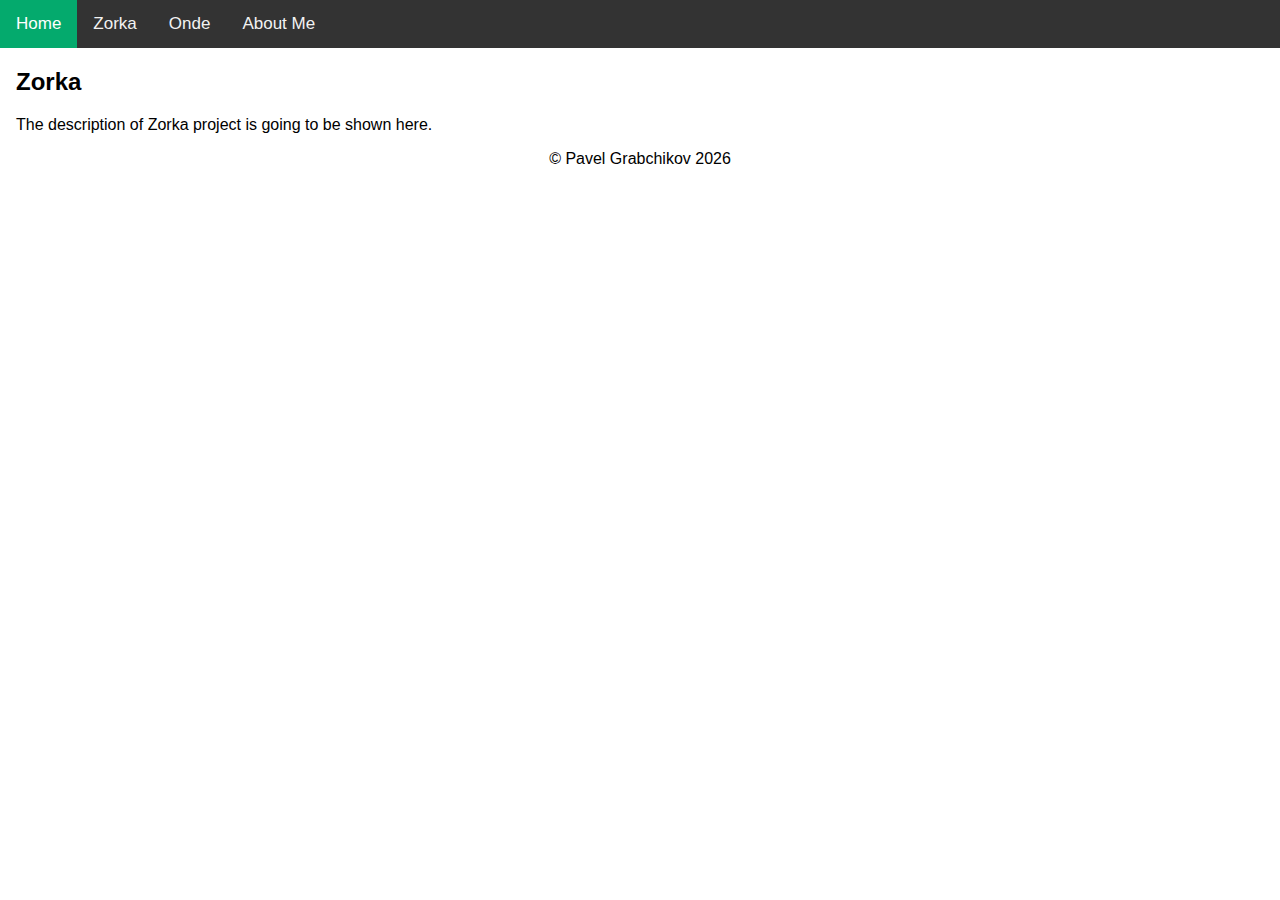
==== zorka.html @ db568dc9 "add project pages and about page. restucture components" ====
<!DOCTYPE html>
<html>
  <head>
    <meta charset="UTF-8" />
    <meta name="viewport" content="width=device-width, initial-scale=1.0" />
    <meta http-equiv="X-UA-Compatible" content="ie=edge" />
    <link href="styles/styles.css" rel="stylesheet" type="text/css" />
    <link
      rel="stylesheet"
      href="https://cdnjs.cloudflare.com/ajax/libs/font-awesome/4.7.0/css/font-awesome.min.css"
    />
    <link rel="stylesheet" href="./styles/styles.css" />
    <script src="components/footer.js" type="text/javascript" defer></script>
    <script src="components/main-menu.js" type="text/javascript" defer></script>
  </head>
  <body>
    <main-menu></main-menu>
    <main>
      <div style="padding-left: 16px">
        <h2>Zorka</h2>
        <p>The description of Zorka project is going to be shown here.</p>
      </div>
      
    </main>
    <footer-component></footer-component>
    <script src="main.js"></script>
  </body>
  <html></html>
</html>
---- styles/styles.css ----
body {
    margin: 0;
    font-family: Arial, Helvetica, sans-serif;
  }
  
  .topnav {
    overflow: hidden;
    background-color: #333;
  }
  
  .topnav a {
    float: left;
    display: block;
    color: #f2f2f2;
    text-align: center;
    padding: 14px 16px;
    text-decoration: none;
    font-size: 17px;
  }
  
  .topnav a:hover {
    background-color: #ddd;
    color: black;
  }
  
  .topnav a.active {
    background-color: #04AA6D;
    color: white;
  }
  
  .topnav .icon {
    display: none;
  }
  
  @media screen and (max-width: 600px) {
    .topnav a:not(:first-child) {display: none;}
    .topnav a.icon {
      float: right;
      display: block;
    }
  }
  
  @media screen and (max-width: 600px) {
    .topnav.responsive {position: relative;}
    .topnav.responsive .icon {
      position: absolute;
      right: 0;
      top: 0;
    }
    .topnav.responsive a {
      float: none;
      display: block;
      text-align: left;
    }
  }
  footer{
    text-align: center;
  }
---- styles/styles.css ----
body {
    margin: 0;
    font-family: Arial, Helvetica, sans-serif;
  }
  
  .topnav {
    overflow: hidden;
    background-color: #333;
  }
  
  .topnav a {
    float: left;
    display: block;
    color: #f2f2f2;
    text-align: center;
    padding: 14px 16px;
    text-decoration: none;
    font-size: 17px;
  }
  
  .topnav a:hover {
    background-color: #ddd;
    color: black;
  }
  
  .topnav a.active {
    background-color: #04AA6D;
    color: white;
  }
  
  .topnav .icon {
    display: none;
  }
  
  @media screen and (max-width: 600px) {
    .topnav a:not(:first-child) {display: none;}
    .topnav a.icon {
      float: right;
      display: block;
    }
  }
  
  @media screen and (max-width: 600px) {
    .topnav.responsive {position: relative;}
    .topnav.responsive .icon {
      position: absolute;
      right: 0;
      top: 0;
    }
    .topnav.responsive a {
      float: none;
      display: block;
      text-align: left;
    }
  }
  footer{
    text-align: center;
  }
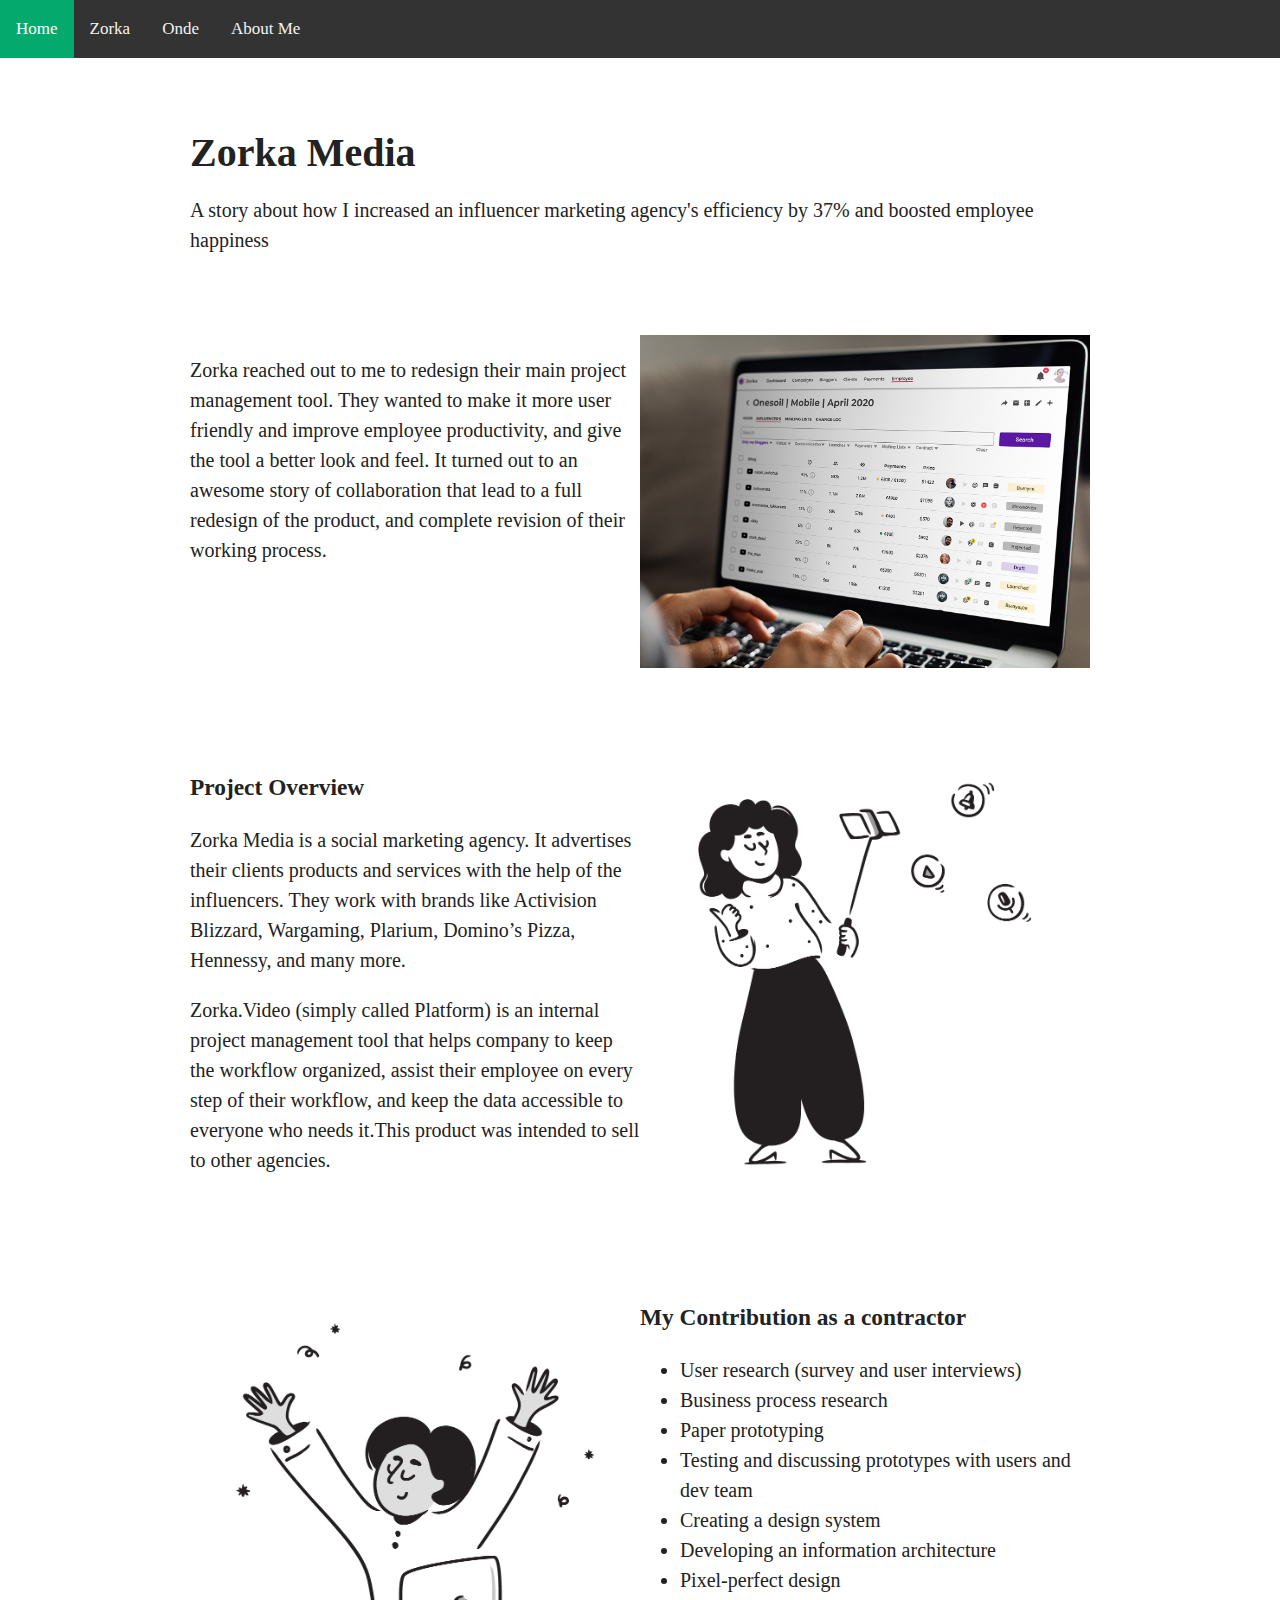
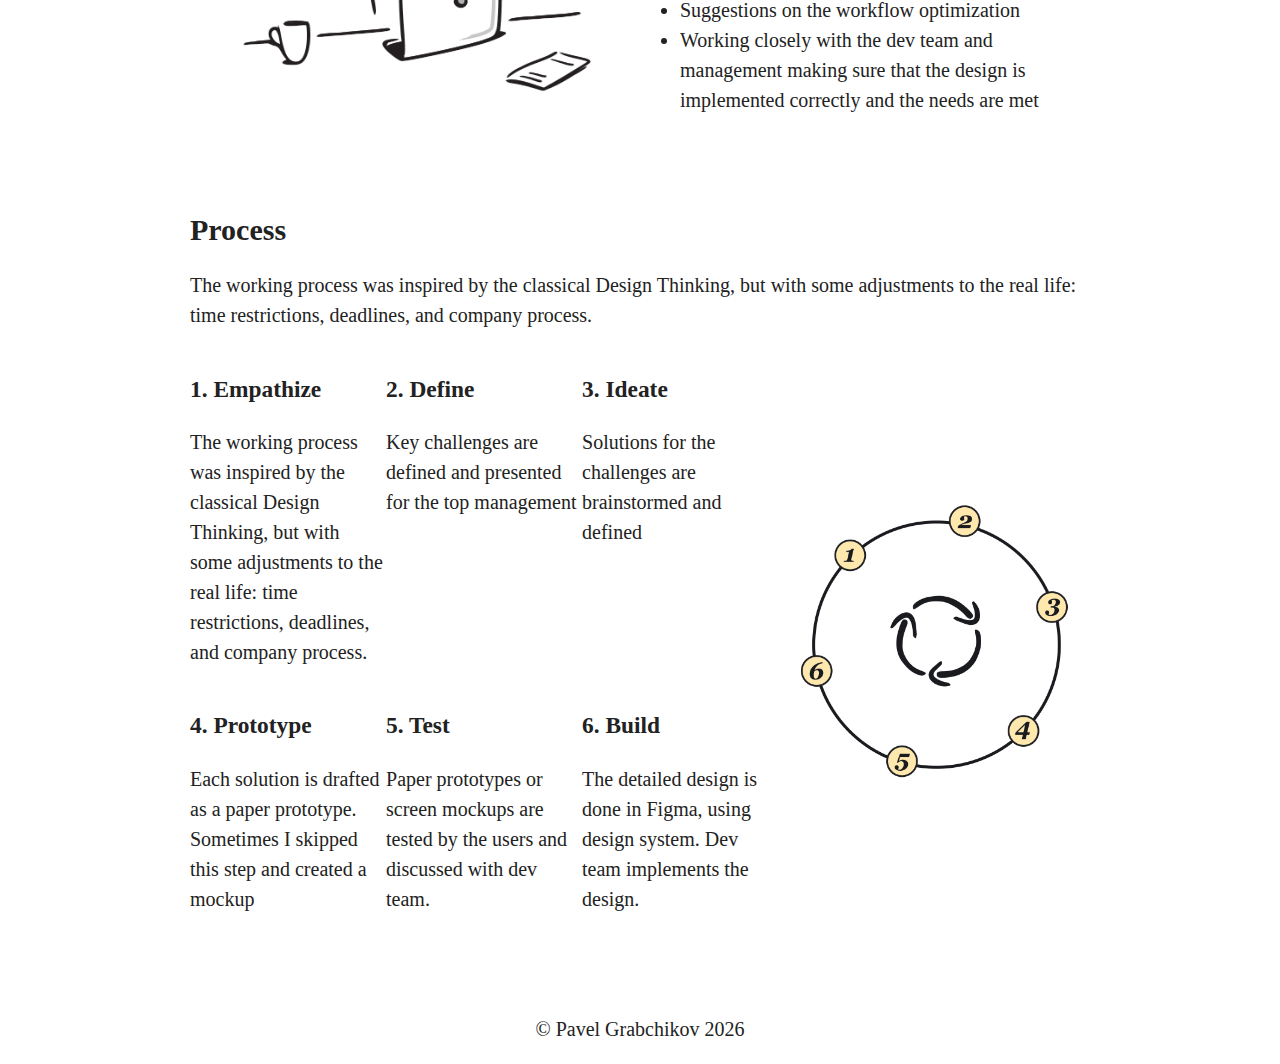
==== commit b87fa7e8: "add content to the Zorka page" ====
--- a/zorka.html
+++ b/zorka.html
@@ -16,14 +16,153 @@
   <body>
     <main-menu></main-menu>
     <main>
-      <div style="padding-left: 16px">
-        <h2>Zorka</h2>
-        <p>The description of Zorka project is going to be shown here.</p>
+      <div class="container">
+        <div class="section lead">
+          <h1>Zorka Media</h1>
+          <p>
+            A story about how I increased an influencer marketing agency's
+            efficiency by 37% and boosted employee happiness
+          </p>
+        </div>
+
+        <!-- About the project -->
+
+        <div class="section flexbox">
+          <p class="flex-item-50">
+            Zorka reached out to me to redesign their main project management
+            tool. They wanted to make it more user friendly and improve employee
+            productivity, and give the tool a better look and feel. It turned
+            out to an awesome story of collaboration that lead to a full
+            redesign of the product, and complete revision of their working
+            process.
+          </p>
+          <img
+            class="flex-item-50"
+            src="./img/zorka-image-title.jpg"
+            alt="laptop with Zorka platform page openned"
+          />
+        </div>
+
+        <!-- Project overview -->
+
+        <div class="section flexbox">
+          <div class="flex-item-50">
+            <h3>Project Overview</h3>
+            <p>
+              Zorka Media is a social marketing agency. It advertises their
+              clients products and services with the help of the influencers.
+              They work with brands like Activision Blizzard, Wargaming,
+              Plarium, Domino’s Pizza, Hennessy, and many more.‍
+            </p>
+            <p>
+              Zorka.Video (simply called Platform) is an internal project
+              management tool that helps company to keep the workflow organized,
+              assist their employee on every step of their workflow, and keep
+              the data accessible to everyone who needs it.‍This product was
+              intended to sell to other agencies.
+            </p>
+          </div>
+          <img
+            class="flex-item-50"
+            src="./img/illustration-happy-blogger.png"
+            alt="happy blogger makes selfie illustration"
+          />
+        </div>
+
+        <!-- My contribution -->
+
+        <div class="section flexbox">
+          <img
+            class="flex-item-50"
+            src="./img/illustration-im-working-hard.png"
+            alt="It's me, I'm working hard!"
+          />
+          <div class="flex-item-50">
+            <h3>My Contribution as a contractor</h3>
+            <ul>
+              <li>User research (survey and user interviews)</li>
+              <li>Business process research</li>
+              <li>Paper prototyping</li>
+              <li>Testing and discussing prototypes with users and dev team</li>
+              <li>Creating a design system</li>
+              <li>Developing an information architecture</li>
+              <li>Pixel-perfect design</li>
+              <li>Suggestions on the workflow optimization</li>
+              <li>
+                Working closely with the dev team and management making sure
+                that the design is implemented correctly and the needs are met
+              </li>
+            </ul>
+          </div>
+        </div>
+
+        <!-- Process -->
+
+        <div class="section">
+          <h2>Process</h2>
+
+          <p>
+            The working process was inspired by the classical Design Thinking,
+            but with some adjustments to the real life: time restrictions,
+            deadlines, and company process.
+          </p>
+          <div class="flexbox">
+            <!-- Two rows by three items -->
+
+            <div class="flex-item-66 flexbox-vertical">
+              <!-- First row -->
+
+              <div class="flexbox">
+                <div class="flex-item-33">
+                  <h3>1. Empathize</h3>
+                  <p>
+                    The working process was inspired by the classical Design
+                    Thinking, but with some adjustments to the real life: time
+                    restrictions, deadlines, and company process.
+                  </p>
+                </div>
+                <div class="flex-item-33">
+                  <h3>2. Define</h3>
+                  <p>
+                    Key challenges are defined and presented for the top
+                    management
+                  </p>
+                </div>
+                <div class="flex-item-33">
+                  <h3>3. Ideate</h3>
+                  <p>Solutions for the challenges are brainstormed and defined</p>
+                </div>
+              </div>
+
+              <!-- Second row -->
+
+              <div class="flexbox">
+                <div class="flex-item-33">
+                  <h3>4. Prototype</h3>
+                  <p>Each solution is drafted as a paper prototype. Sometimes I skipped this step and created a mockup</p>
+                </div>
+                <div class="flex-item-33">
+                  <h3>5. Test</h3>
+                  <p>Paper prototypes or screen mockups are tested by the users and discussed with dev team.</p>
+                </div>
+                <div class="flex-item-33">
+                  <h3>6. Build</h3>
+                  <p>The detailed design is done in Figma, using design system. Dev team implements the design.</p>
+                </div>
+              </div>
+            </div>
+
+            <!-- Process illustration takes 33% on wide screens -->
+            <img
+              class="flex-item-33"
+              src="./img/illustration-perfect-circle.png"
+              alt="My process looks like a circle with 6 stops: 1. Empathize, 2. Define, 3. Ideate, 4. Prototype 5. Test, 6. Implement"
+            />
+          </div>
+        </div>
       </div>
-      
     </main>
     <footer-component></footer-component>
     <script src="main.js"></script>
   </body>
-  <html></html>
 </html>
--- a/styles/styles.css
+++ b/styles/styles.css
@@ -1,8 +1,19 @@
 body {
     margin: 0;
-    font-family: Arial, Helvetica, sans-serif;
+    font-family: Georgia, 'Times New Roman', Times, serif;
+    font-size: 20px;
+    line-height: 30px;
+    color: #222;
   }
-  
+   img{
+    object-fit: contain;
+   }
+
+  .section{
+    margin-top: 80px;
+    margin-bottom: 80px;
+  }
+
   .topnav {
     overflow: hidden;
     background-color: #333;
@@ -53,6 +64,37 @@
       text-align: left;
     }
   }
+
   footer{
     text-align: center;
-  }+  }
+
+  .container{
+    max-width: 900px;
+    margin: auto;
+  }
+
+  .flexbox{
+    display: flex;
+  }
+
+  .flexbox-vertical{
+    display: flex;
+    flex-direction: column;
+  }
+
+  .flex-item-50 {
+    width:50%;
+  }
+
+  .flex-item-66{
+    width:66%;
+  }
+
+  .flex-item-33{
+    width:33%;
+  }
+
+ 
+
+ 
--- a/styles/styles.css
+++ b/styles/styles.css
@@ -1,8 +1,19 @@
 body {
     margin: 0;
-    font-family: Arial, Helvetica, sans-serif;
+    font-family: Georgia, 'Times New Roman', Times, serif;
+    font-size: 20px;
+    line-height: 30px;
+    color: #222;
   }
-  
+   img{
+    object-fit: contain;
+   }
+
+  .section{
+    margin-top: 80px;
+    margin-bottom: 80px;
+  }
+
   .topnav {
     overflow: hidden;
     background-color: #333;
@@ -53,6 +64,37 @@
       text-align: left;
     }
   }
+
   footer{
     text-align: center;
-  }+  }
+
+  .container{
+    max-width: 900px;
+    margin: auto;
+  }
+
+  .flexbox{
+    display: flex;
+  }
+
+  .flexbox-vertical{
+    display: flex;
+    flex-direction: column;
+  }
+
+  .flex-item-50 {
+    width:50%;
+  }
+
+  .flex-item-66{
+    width:66%;
+  }
+
+  .flex-item-33{
+    width:33%;
+  }
+
+ 
+
+ 
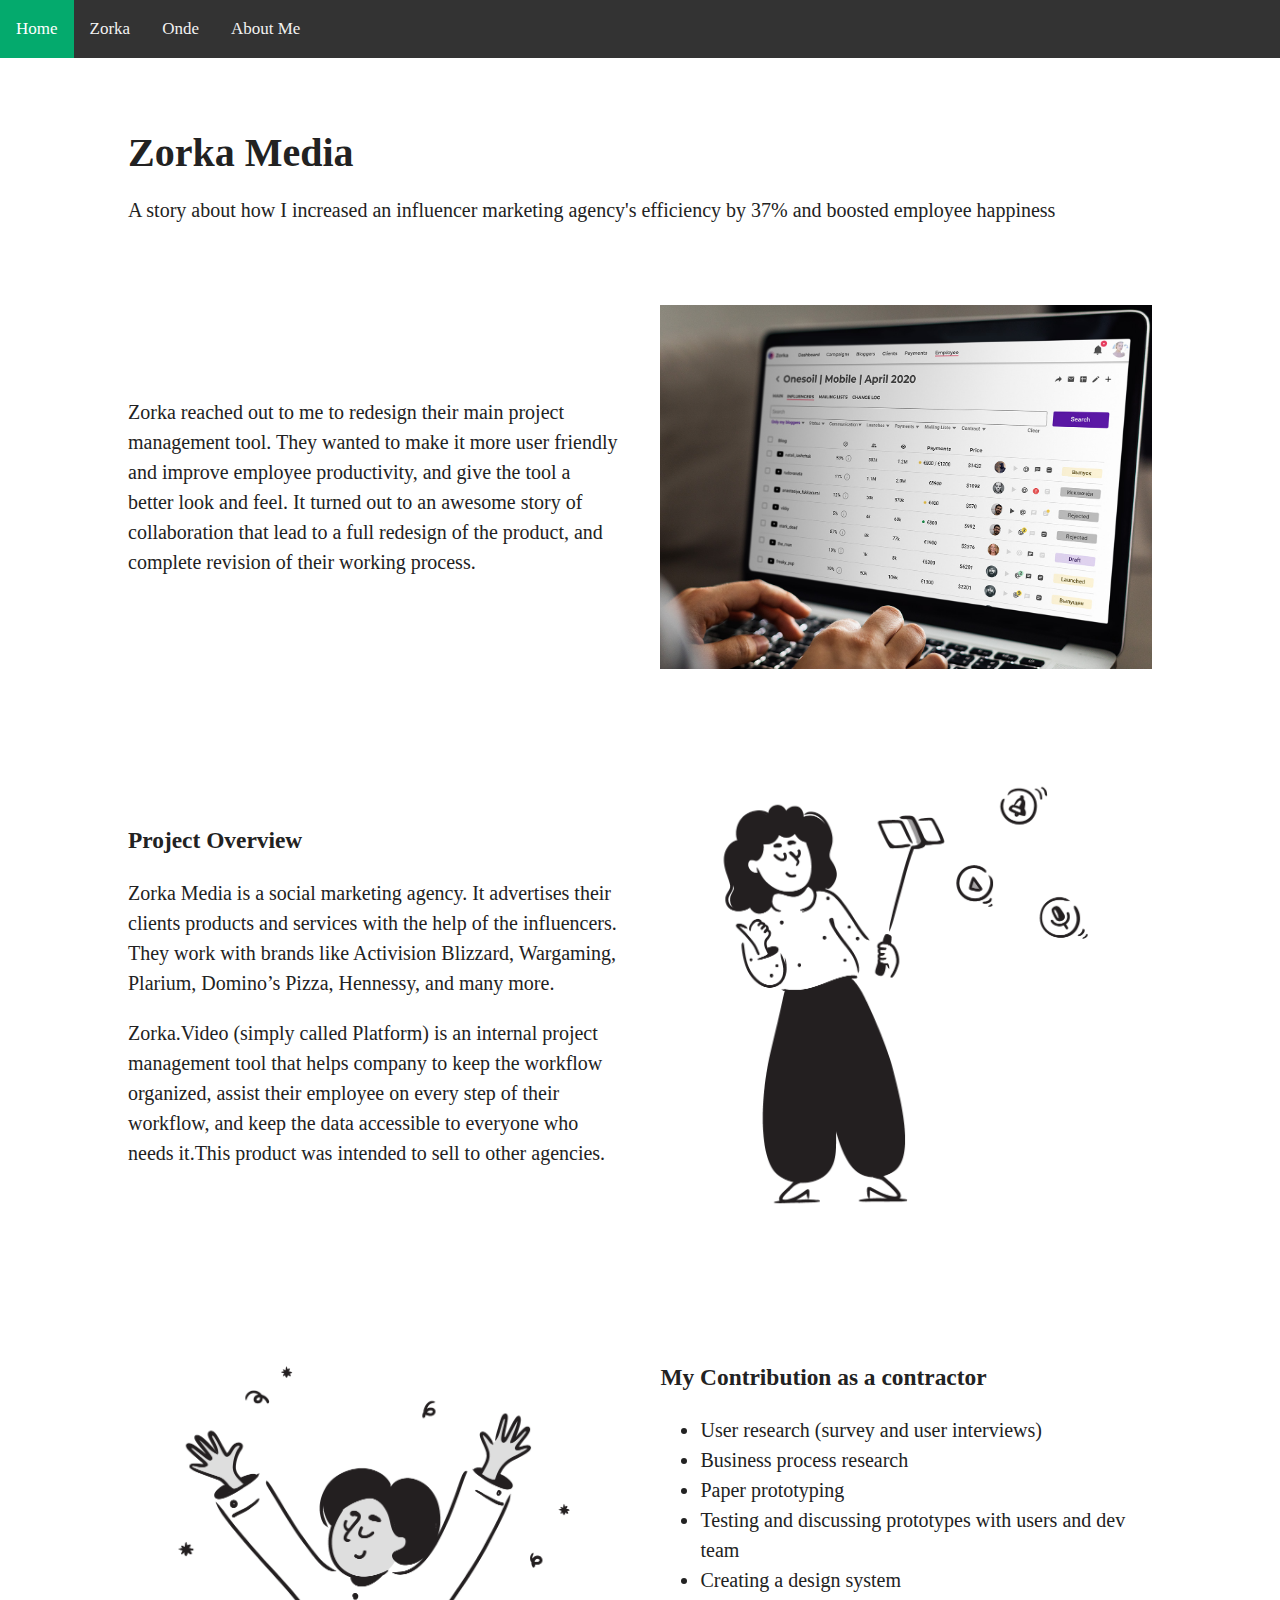
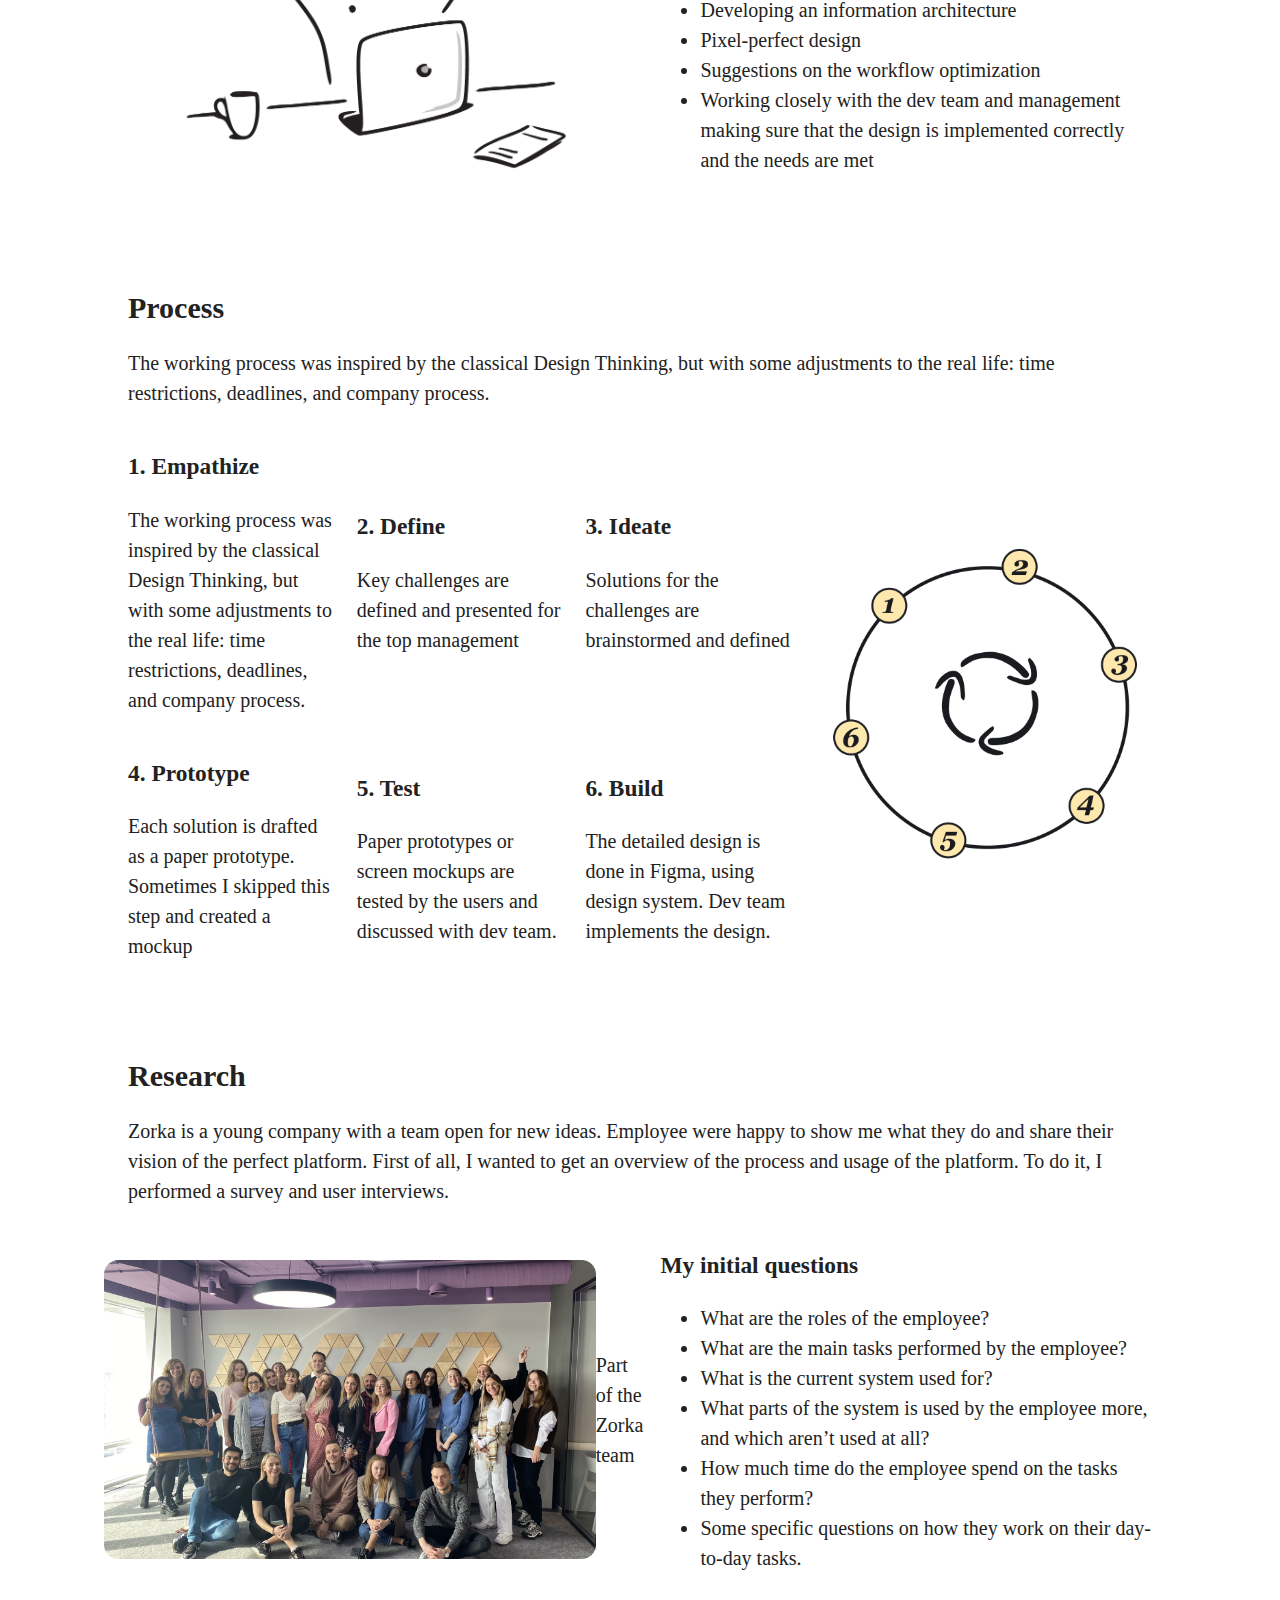
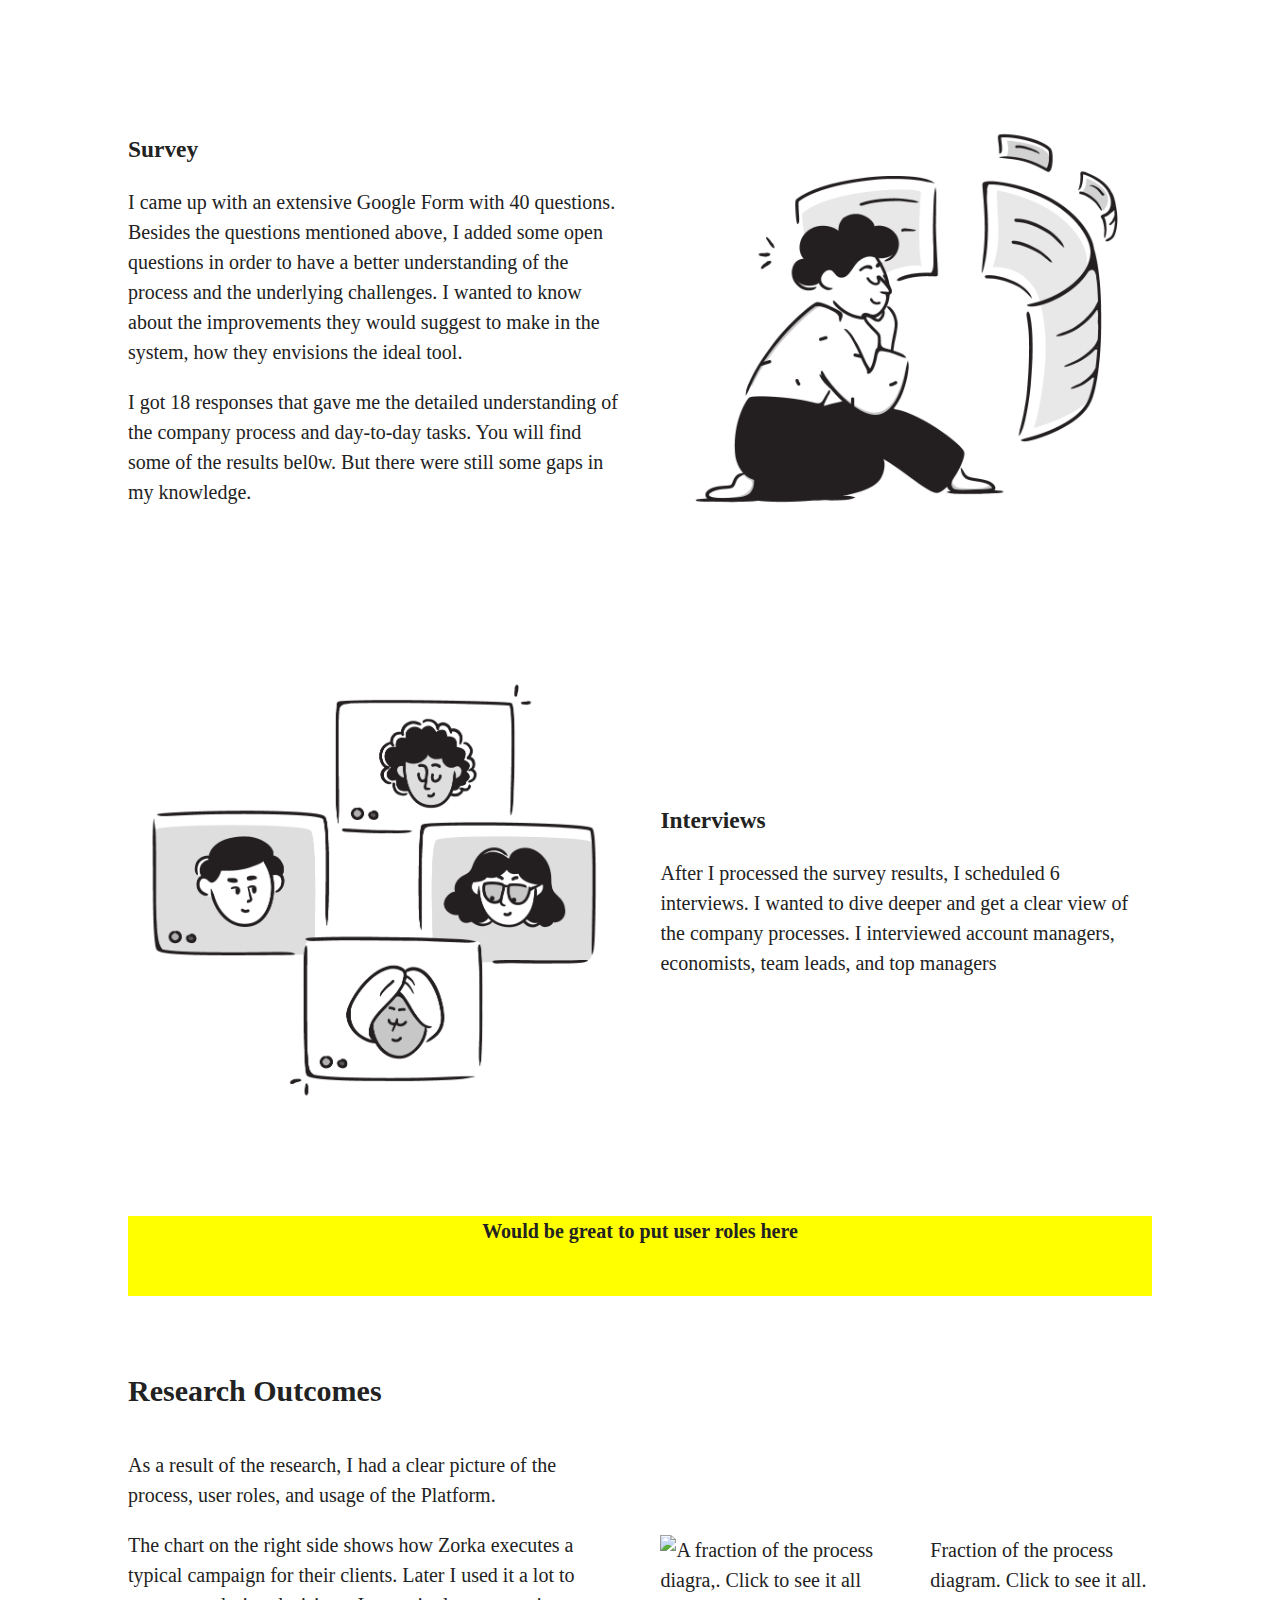
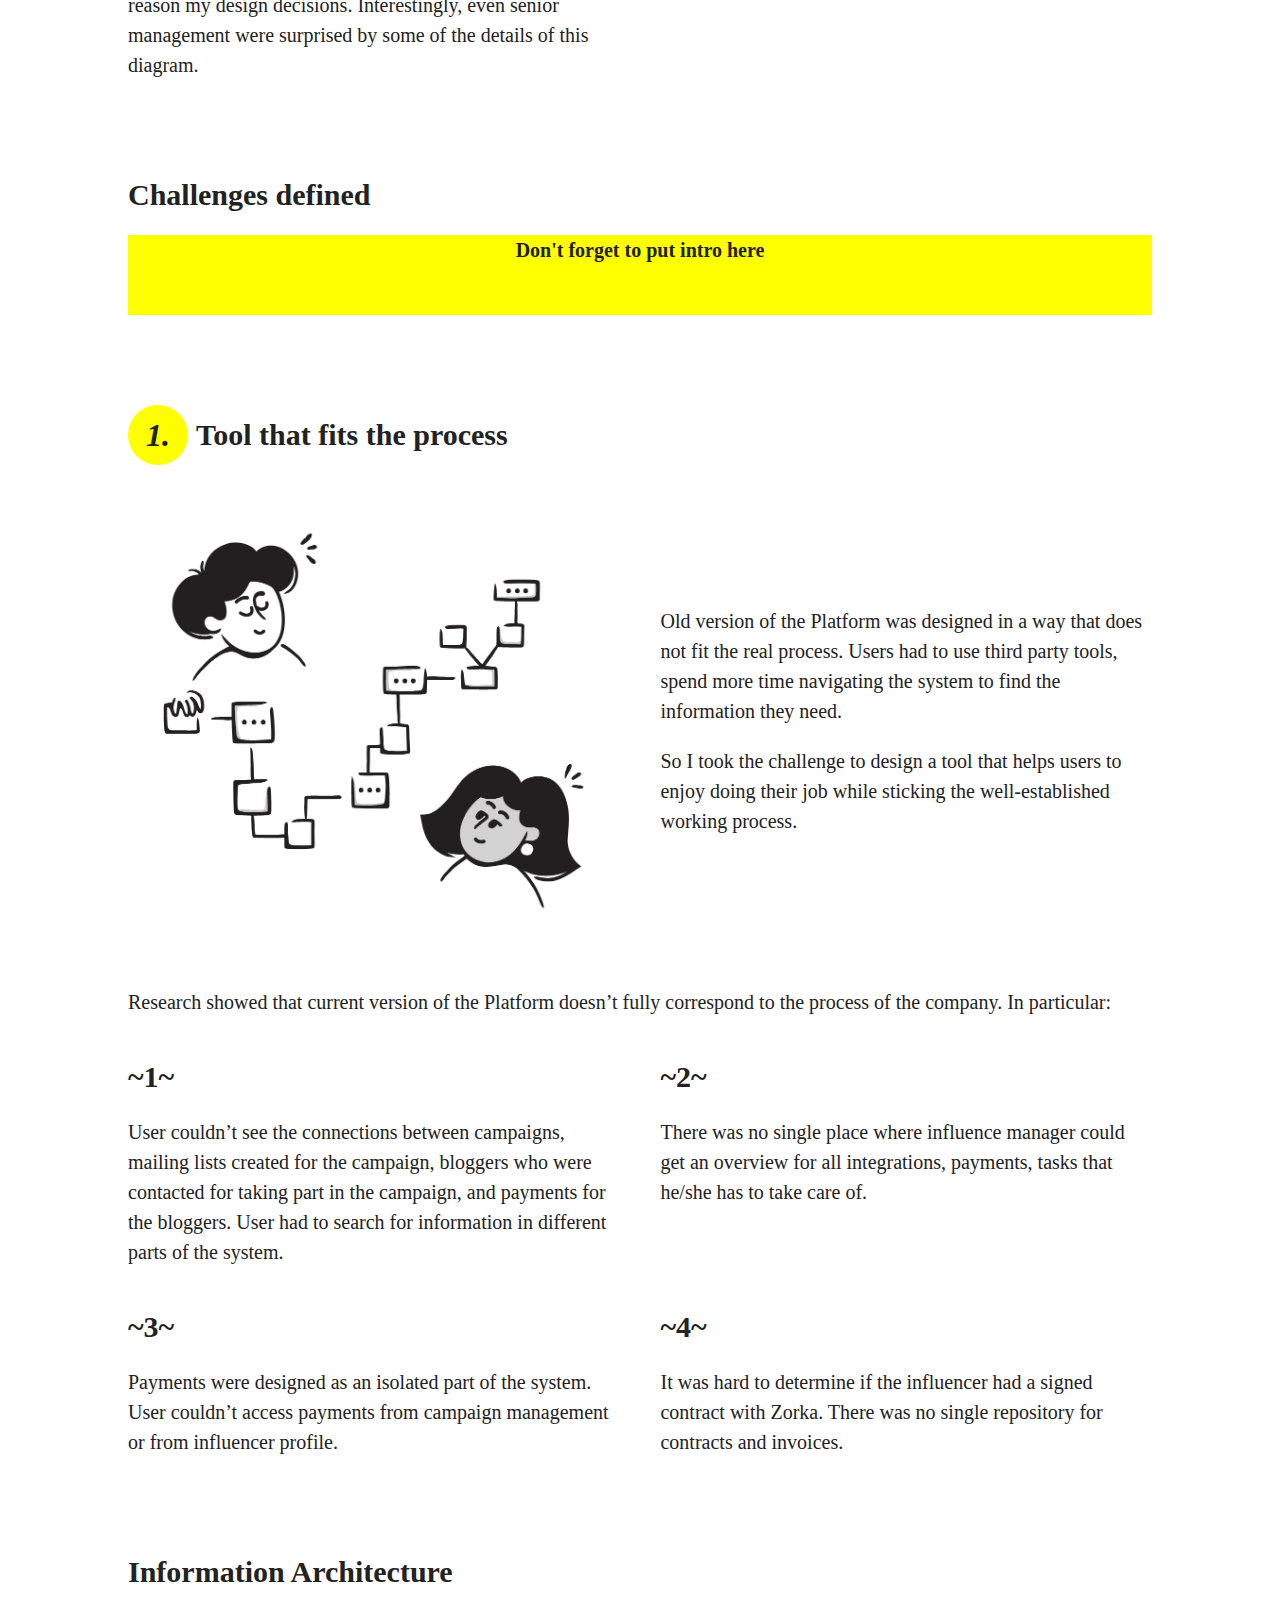
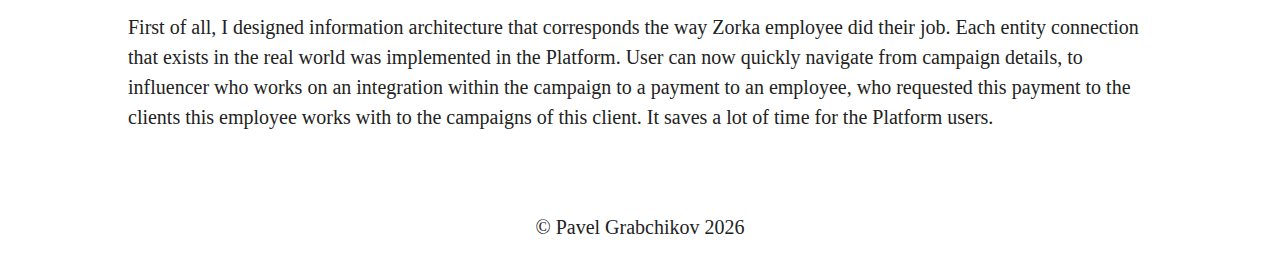
==== commit 615e7812: "add content to zorka page, change style, add images" ====
--- a/zorka.html
+++ b/zorka.html
@@ -15,38 +15,37 @@
   </head>
   <body>
     <main-menu></main-menu>
-    <main>
-      <div class="container">
-        <div class="section lead">
-          <h1>Zorka Media</h1>
-          <p>
-            A story about how I increased an influencer marketing agency's
-            efficiency by 37% and boosted employee happiness
-          </p>
-        </div>
-
-        <!-- About the project -->
-
-        <div class="section flexbox">
-          <p class="flex-item-50">
-            Zorka reached out to me to redesign their main project management
-            tool. They wanted to make it more user friendly and improve employee
-            productivity, and give the tool a better look and feel. It turned
-            out to an awesome story of collaboration that lead to a full
-            redesign of the product, and complete revision of their working
-            process.
-          </p>
-          <img
-            class="flex-item-50"
-            src="./img/zorka-image-title.jpg"
-            alt="laptop with Zorka platform page openned"
-          />
-        </div>
-
-        <!-- Project overview -->
-
-        <div class="section flexbox">
-          <div class="flex-item-50">
+    <main class="container">
+      <div class="section lead">
+        <h1>Zorka Media</h1>
+        <p>
+          A story about how I increased an influencer marketing agency's
+          efficiency by 37% and boosted employee happiness
+        </p>
+      </div>
+
+      <!-- About the project -->
+
+      <div class="section flexbox">
+        <p class="flex-item-50">
+          Zorka reached out to me to redesign their main project management
+          tool. They wanted to make it more user friendly and improve employee
+          productivity, and give the tool a better look and feel. It turned out
+          to an awesome story of collaboration that lead to a full redesign of
+          the product, and complete revision of their working process.
+        </p>
+        <img
+          class="flex-item-50"
+          src="./img/zorka-image-title.jpg"
+          alt="laptop with Zorka platform page openned"
+        />
+      </div>
+
+      <!-- Project overview -->
+
+      <div class="section flexbox">
+        <div class="flex-item-50">
+          <div>
             <h3>Project Overview</h3>
             <p>
               Zorka Media is a social marketing agency. It advertises their
@@ -62,22 +61,25 @@
               intended to sell to other agencies.
             </p>
           </div>
-          <img
-            class="flex-item-50"
-            src="./img/illustration-happy-blogger.png"
-            alt="happy blogger makes selfie illustration"
-          />
-        </div>
-
-        <!-- My contribution -->
-
-        <div class="section flexbox">
-          <img
-            class="flex-item-50"
-            src="./img/illustration-im-working-hard.png"
-            alt="It's me, I'm working hard!"
-          />
-          <div class="flex-item-50">
+        </div>
+        <img
+          class="flex-item-50"
+          src="./img/illustration-happy-blogger.png"
+          alt="happy blogger makes selfie illustration"
+        />
+      </div>
+      <!-- end of flexbox section-->
+
+      <!-- My contribution -->
+
+      <div class="section flexbox">
+        <img
+          class="flex-item-50"
+          src="./img/illustration-im-working-hard.png"
+          alt="It's me, I'm working hard!"
+        />
+        <div class="flex-item-50">
+          <div>
             <h3>My Contribution as a contractor</h3>
             <ul>
               <li>User research (survey and user interviews)</li>
@@ -95,71 +97,344 @@
             </ul>
           </div>
         </div>
-
-        <!-- Process -->
-
-        <div class="section">
-          <h2>Process</h2>
-
-          <p>
-            The working process was inspired by the classical Design Thinking,
-            but with some adjustments to the real life: time restrictions,
-            deadlines, and company process.
-          </p>
-          <div class="flexbox">
-            <!-- Two rows by three items -->
-
-            <div class="flex-item-66 flexbox-vertical">
-              <!-- First row -->
-
-              <div class="flexbox">
-                <div class="flex-item-33">
-                  <h3>1. Empathize</h3>
-                  <p>
-                    The working process was inspired by the classical Design
-                    Thinking, but with some adjustments to the real life: time
-                    restrictions, deadlines, and company process.
-                  </p>
-                </div>
-                <div class="flex-item-33">
-                  <h3>2. Define</h3>
-                  <p>
-                    Key challenges are defined and presented for the top
-                    management
-                  </p>
-                </div>
-                <div class="flex-item-33">
-                  <h3>3. Ideate</h3>
-                  <p>Solutions for the challenges are brainstormed and defined</p>
-                </div>
-              </div>
-
-              <!-- Second row -->
-
-              <div class="flexbox">
-                <div class="flex-item-33">
-                  <h3>4. Prototype</h3>
-                  <p>Each solution is drafted as a paper prototype. Sometimes I skipped this step and created a mockup</p>
-                </div>
-                <div class="flex-item-33">
-                  <h3>5. Test</h3>
-                  <p>Paper prototypes or screen mockups are tested by the users and discussed with dev team.</p>
-                </div>
-                <div class="flex-item-33">
-                  <h3>6. Build</h3>
-                  <p>The detailed design is done in Figma, using design system. Dev team implements the design.</p>
-                </div>
-              </div>
-            </div>
-
-            <!-- Process illustration takes 33% on wide screens -->
+      </div>
+      <!-- end of flexbox section -->
+
+      <!-- Process -->
+
+      <div class="section">
+        <h2>Process</h2>
+
+        <p>
+          The working process was inspired by the classical Design Thinking, but
+          with some adjustments to the real life: time restrictions, deadlines,
+          and company process.
+        </p>
+        <div class="flexbox">
+          <!-- Two rows by three items -->
+
+          <div class="flex-item-66 flexbox-vertical">
+            <!-- First row -->
+
+            <div class="flexbox">
+              <div class="flex-item-33">
+                <h3>1. Empathize</h3>
+                <p>
+                  The working process was inspired by the classical Design
+                  Thinking, but with some adjustments to the real life: time
+                  restrictions, deadlines, and company process.
+                </p>
+              </div>
+              <div class="flex-item-33">
+                <h3>2. Define</h3>
+                <p>
+                  Key challenges are defined and presented for the top
+                  management
+                </p>
+              </div>
+              <div class="flex-item-33">
+                <h3>3. Ideate</h3>
+                <p>Solutions for the challenges are brainstormed and defined</p>
+              </div>
+            </div>
+            <!-- end of flexbox (1st row) -->
+
+            <!-- Second row -->
+
+            <div class="flexbox">
+              <div class="flex-item-33">
+                <h3>4. Prototype</h3>
+                <p>
+                  Each solution is drafted as a paper prototype. Sometimes I
+                  skipped this step and created a mockup
+                </p>
+              </div>
+              <div class="flex-item-33">
+                <h3>5. Test</h3>
+                <p>
+                  Paper prototypes or screen mockups are tested by the users and
+                  discussed with dev team.
+                </p>
+              </div>
+              <div class="flex-item-33">
+                <h3>6. Build</h3>
+                <p>
+                  The detailed design is done in Figma, using design system. Dev
+                  team implements the design.
+                </p>
+              </div>
+            </div>
+            <!-- end of horizontal flexbox (2nd row) -->
+          </div>
+          <!-- end of vertival flexbox -->
+
+          <!-- Process illustration takes 33% on wide screens -->
+          <img
+            class="flex-item-33"
+            src="./img/illustration-perfect-circle.png"
+            alt="My process looks like a circle with 6 stops: 1. Empathize, 2. Define, 3. Ideate, 4. Prototype 5. Test, 6. Implement"
+          />
+        </div>
+        <!-- end of flexbox -->
+      </div>
+      <!-- end of section -->
+
+      <!-- Research section -->
+      <div class="section">
+        <h2>Research</h2>
+        <p>
+          Zorka is a young company with a team open for new ideas. Employee were
+          happy to show me what they do and share their vision of the perfect
+          platform. First of all, I wanted to get an overview of the process and
+          usage of the platform. To do it, I performed a survey and user
+          interviews.
+        </p>
+        <div class="flexbox">
+          <div class="flex-item-50">
             <img
-              class="flex-item-33"
-              src="./img/illustration-perfect-circle.png"
-              alt="My process looks like a circle with 6 stops: 1. Empathize, 2. Define, 3. Ideate, 4. Prototype 5. Test, 6. Implement"
+              src="./img/the-georgious-zorka-team.png"
+              alt="The georgious Zorka team"
             />
-          </div>
-        </div>
+            <p class="image-caption">Part of the Zorka team</p>
+          </div>
+          <div class="flex-item-50">
+            <div>
+              <h3>My initial questions</h3>
+              <ul>
+                <li>What are the roles of the employee?</li>
+                <li>What are the main tasks performed by the employee?</li>
+                <li>What is the current system used for?</li>
+                <li>
+                  What parts of the system is used by the employee more, and
+                  which aren’t used at all?
+                </li>
+                <li>
+                  How much time do the employee spend on the tasks they perform?
+                </li>
+                <li>
+                  Some specific questions on how they work on their day-to-day
+                  tasks.
+                </li>
+              </ul>
+            </div>
+          </div>
+          <!-- end of flex item -->
+        </div>
+        <!-- end of flexbox -->
+      </div>
+      <!-- end of section -->
+
+      <!-- Survey section -->
+      <div class="section flexbox">
+        <div class="flex-item-50">
+          <div>
+            <h3>Survey</h3>
+            <p>
+              I came up with an extensive Google Form with 40 questions. Besides
+              the questions mentioned above, I added some open questions in
+              order to have a better understanding of the process and the
+              underlying challenges. I wanted to know about the improvements
+              they would suggest to make in the system, how they envisions the
+              ideal tool.
+            </p>
+            <p>
+              I got 18 responses that gave me the detailed understanding of the
+              company process and day-to-day tasks. You will find some of the
+              results bel0w. But there were still some gaps in my knowledge.
+            </p>
+          </div>
+        </div>
+
+        <img
+          class="flex-item-50"
+          src="./img/illustration-thinking-about-survey-results.png"
+          alt="Me thinking about survey results (or perhaps bying another plant, who knows...)"
+        />
+      </div>
+      <!-- end of flexbox section -->
+
+      <!-- Interviews section -->
+      <div class="section flexbox">
+        <img
+          class="flex-item-50"
+          src="./img/illustration-zoom-with-my-imaginary-friends.png"
+          alt="Illustration of the wonderful zoom conversations we had with my imaginary friends. But conversations with the guys from Zorka were also really fun!"
+        />
+        <div class="flex-item-50">
+          <div>
+            <h3>Interviews</h3>
+            <p>
+              After I processed the survey results, I scheduled 6 interviews. I
+              wanted to dive deeper and get a clear view of the company
+              processes. I interviewed account managers, economists, team leads,
+              and top managers
+            </p>
+          </div>
+        </div>
+      </div>
+      <!-- end of flexbox section -->
+
+      <div
+        style="
+          text-align: center;
+          font-weight: bold;
+          vertical-align: middle;
+          background-color: yellow;
+          width: 100%;
+          height: 80px;
+        "
+      >
+        Would be great to put user roles here
+      </div>
+
+      <div class="section">
+        <h2>Research Outcomes</h2>
+        <div class="flexbox">
+          <div class="flex-item-50">
+            <div>
+              <p>
+                As a result of the research, I had a clear picture of the
+                process, user roles, and usage of the Platform.
+              </p>
+              <p>
+                The chart on the right side shows how Zorka executes a typical
+                campaign for their clients. Later I used it a lot to reason my
+                design decisions. Interestingly, even senior management were
+                surprised by some of the details of this diagram.
+              </p>
+            </div>
+          </div>
+          <div class="flex-item-50">
+            <img
+              src="./img/zorka=process-diagram-teaser.png"
+              alt="A fraction of the process diagra,. Click to see it all"
+            />
+            <p class="image-caption">
+              Fraction of the process diagram. Click to see it all.
+            </p>
+          </div>
+        </div>
+        <!-- end of flexbox -->
+      </div>
+      <!-- end of section -->
+
+      <!-- Challenges Defined Section-->
+      <h2>Challenges defined</h2>
+      <div
+        style="
+          text-align: center;
+          font-weight: bold;
+          vertical-align: middle;
+          background-color: yellow;
+          width: 100%;
+          height: 80px;
+        "
+      >
+        Don't forget to put intro here
+      </div>
+
+      <div class="section">
+        <div class="header-with-yellow-circle">
+          <div class="yellow-circle">1.</div>
+          <h2>Tool that fits the process</h2>
+        </div>
+
+        <div class="flexbox">
+          <img
+            class="flex-item-50"
+            src="./img/illustration-process-lego.png"
+            alt="Playing with the process blocks as with Lego"
+          />
+          <div class="flex-item-50">
+            <div>
+              <p>
+                Old version of the Platform was designed in a way that does not
+                fit the real process. Users had to use third party tools, spend
+                more time navigating the system to find the information they
+                need.
+              </p>
+              <p>
+                So I took the challenge to design a tool that helps users to
+                enjoy doing their job while sticking the well-established
+                working process.
+              </p>
+            </div>
+          </div>
+        </div>
+        <!-- end of flexbox -->
+        <p>
+          Research showed that current version of the Platform doesn’t fully
+          correspond to the process of the company. In particular:
+        </p>
+
+        <!-- All 4 issues regarding the company process that were so fantastacally solved by me and the team -->
+        <div class="flexbox-vertical">
+          <div class="flexbox flex-align-top">
+            <div class="flex-item-50">
+              <div>
+                <h2>~1~</h2>
+                <p>
+                  User couldn’t see the connections between campaigns, mailing
+                  lists created for the campaign, bloggers who were contacted
+                  for taking part in the campaign, and payments for the
+                  bloggers. User had to search for information in different
+                  parts of the system.
+                </p>
+              </div>
+            </div>
+            <div class="flex-item-50">
+              <div>
+                <h2>~2~</h2>
+                <p>
+                  There was no single place where influence manager could get an
+                  overview for all integrations, payments, tasks that he/she has
+                  to take care of.
+                </p>
+              </div>
+            </div>
+          </div>
+          <!-- end of inner flexbox (row) -->
+
+          <div class="flexbox flex-align-top">
+            <div class="flex-item-50">
+              <div>
+                <h2>~3~</h2>
+                <p>
+                  Payments were designed as an isolated part of the system. User
+                  couldn’t access payments from campaign management or from
+                  influencer profile.
+                </p>
+              </div>
+            </div>
+            <div class="flex-item-50">
+              <div>
+                <h2>~4~</h2>
+                <p>
+                  It was hard to determine if the influencer had a signed
+                  contract with Zorka. There was no single repository for
+                  contracts and invoices.
+                </p>
+              </div>
+            </div>
+          </div>
+          <!-- end inner flexbox (row) -->
+        </div>
+        <!-- end of four items (outer flexbox, column) -->
+      </div>
+      <!-- end of section -->
+      <div class="section">
+        <h2>Information Architecture</h2>
+        <p>
+          First of all, I designed information architecture that corresponds the
+          way Zorka employee did their job. Each entity connection that exists
+          in the real world was implemented in the Platform. User can now
+          quickly navigate from campaign details, to influencer who works on an
+          integration within the campaign to a payment to an employee, who
+          requested this payment to the clients this employee works with to the
+          campaigns of this client. It saves a lot of time for the Platform
+          users.
+        </p>
+        
       </div>
     </main>
     <footer-component></footer-component>
--- a/styles/styles.css
+++ b/styles/styles.css
@@ -1,100 +1,141 @@
 body {
-    margin: 0;
-    font-family: Georgia, 'Times New Roman', Times, serif;
-    font-size: 20px;
-    line-height: 30px;
-    color: #222;
-  }
-   img{
-    object-fit: contain;
-   }
+  margin: 0;
+  font-family: Georgia, 'Times New Roman', Times, serif;
+  font-size: 20px;
+  line-height: 30px;
+  color: #222;
+}
 
-  .section{
-    margin-top: 80px;
-    margin-bottom: 80px;
+img {
+  object-fit: contain;
+}
+
+.section {
+  margin-top: 80px;
+  margin-bottom: 80px;
+}
+
+.topnav {
+  overflow: hidden;
+  background-color: #333;
+}
+
+.topnav a {
+  float: left;
+  display: block;
+  color: #f2f2f2;
+  text-align: center;
+  padding: 14px 16px;
+  text-decoration: none;
+  font-size: 17px;
+}
+
+.topnav a:hover {
+  background-color: #ddd;
+  color: black;
+}
+
+.topnav a.active {
+  background-color: #04AA6D;
+  color: white;
+}
+
+.topnav .icon {
+  display: none;
+}
+
+@media screen and (max-width: 600px) {
+  .topnav a:not(:first-child) {
+    display: none;
   }
 
-  .topnav {
-    overflow: hidden;
-    background-color: #333;
+  .topnav a.icon {
+    float: right;
+    display: block;
   }
-  
-  .topnav a {
-    float: left;
-    display: block;
-    color: #f2f2f2;
-    text-align: center;
-    padding: 14px 16px;
-    text-decoration: none;
-    font-size: 17px;
-  }
-  
-  .topnav a:hover {
-    background-color: #ddd;
-    color: black;
-  }
-  
-  .topnav a.active {
-    background-color: #04AA6D;
-    color: white;
-  }
-  
-  .topnav .icon {
-    display: none;
-  }
-  
-  @media screen and (max-width: 600px) {
-    .topnav a:not(:first-child) {display: none;}
-    .topnav a.icon {
-      float: right;
-      display: block;
-    }
-  }
-  
-  @media screen and (max-width: 600px) {
-    .topnav.responsive {position: relative;}
-    .topnav.responsive .icon {
-      position: absolute;
-      right: 0;
-      top: 0;
-    }
-    .topnav.responsive a {
-      float: none;
-      display: block;
-      text-align: left;
-    }
+}
+
+@media screen and (max-width: 600px) {
+  .topnav.responsive {
+    position: relative;
   }
 
-  footer{
-    text-align: center;
+  .topnav.responsive .icon {
+    position: absolute;
+    right: 0;
+    top: 0;
   }
 
-  .container{
-    max-width: 900px;
-    margin: auto;
+  .topnav.responsive a {
+    float: none;
+    display: block;
+    text-align: left;
   }
+}
 
-  .flexbox{
-    display: flex;
-  }
+footer {
+  text-align: center;
+}
 
-  .flexbox-vertical{
-    display: flex;
-    flex-direction: column;
-  }
+.container {
+  max-width: 1024px;
+  margin: auto;
+}
 
-  .flex-item-50 {
-    width:50%;
-  }
+.flexbox {
+  display: flex;
+  align-items: center;
+  justify-content: space-between;
+  gap: 20px;
 
-  .flex-item-66{
-    width:66%;
-  }
+}
 
-  .flex-item-33{
-    width:33%;
-  }
+.flexbox-vertical {
+  display: flex;
+  flex-direction: column;
+}
 
- 
+.flex-item-50 {
+  flex:1;
+  max-width: 48%;
+  display: flex;
+  justify-content: center;
+  align-items: center;
+}
 
- 
+.flex-item-50 img {
+  width: 100%;
+}
+
+
+
+.flex-item-66 {
+  width: 66%;
+}
+
+.flex-item-33 {
+  width: 33%;
+}
+.flex-align-top{
+  align-items: start !important;
+
+}
+
+.header-with-yellow-circle{
+  display: flex;
+  align-items: center;
+  gap: 8px
+}
+
+.yellow-circle{
+  background-color: yellow;
+  display: flex;
+  align-items: center;
+  justify-content: center;
+  height: 60px;
+  width: 60px;
+  border-radius: 50%;
+  font-size: 32px;
+  font-style: italic;
+  font-weight: bold;
+}--- a/styles/styles.css
+++ b/styles/styles.css
@@ -1,100 +1,141 @@
 body {
-    margin: 0;
-    font-family: Georgia, 'Times New Roman', Times, serif;
-    font-size: 20px;
-    line-height: 30px;
-    color: #222;
-  }
-   img{
-    object-fit: contain;
-   }
+  margin: 0;
+  font-family: Georgia, 'Times New Roman', Times, serif;
+  font-size: 20px;
+  line-height: 30px;
+  color: #222;
+}
 
-  .section{
-    margin-top: 80px;
-    margin-bottom: 80px;
+img {
+  object-fit: contain;
+}
+
+.section {
+  margin-top: 80px;
+  margin-bottom: 80px;
+}
+
+.topnav {
+  overflow: hidden;
+  background-color: #333;
+}
+
+.topnav a {
+  float: left;
+  display: block;
+  color: #f2f2f2;
+  text-align: center;
+  padding: 14px 16px;
+  text-decoration: none;
+  font-size: 17px;
+}
+
+.topnav a:hover {
+  background-color: #ddd;
+  color: black;
+}
+
+.topnav a.active {
+  background-color: #04AA6D;
+  color: white;
+}
+
+.topnav .icon {
+  display: none;
+}
+
+@media screen and (max-width: 600px) {
+  .topnav a:not(:first-child) {
+    display: none;
   }
 
-  .topnav {
-    overflow: hidden;
-    background-color: #333;
+  .topnav a.icon {
+    float: right;
+    display: block;
   }
-  
-  .topnav a {
-    float: left;
-    display: block;
-    color: #f2f2f2;
-    text-align: center;
-    padding: 14px 16px;
-    text-decoration: none;
-    font-size: 17px;
-  }
-  
-  .topnav a:hover {
-    background-color: #ddd;
-    color: black;
-  }
-  
-  .topnav a.active {
-    background-color: #04AA6D;
-    color: white;
-  }
-  
-  .topnav .icon {
-    display: none;
-  }
-  
-  @media screen and (max-width: 600px) {
-    .topnav a:not(:first-child) {display: none;}
-    .topnav a.icon {
-      float: right;
-      display: block;
-    }
-  }
-  
-  @media screen and (max-width: 600px) {
-    .topnav.responsive {position: relative;}
-    .topnav.responsive .icon {
-      position: absolute;
-      right: 0;
-      top: 0;
-    }
-    .topnav.responsive a {
-      float: none;
-      display: block;
-      text-align: left;
-    }
+}
+
+@media screen and (max-width: 600px) {
+  .topnav.responsive {
+    position: relative;
   }
 
-  footer{
-    text-align: center;
+  .topnav.responsive .icon {
+    position: absolute;
+    right: 0;
+    top: 0;
   }
 
-  .container{
-    max-width: 900px;
-    margin: auto;
+  .topnav.responsive a {
+    float: none;
+    display: block;
+    text-align: left;
   }
+}
 
-  .flexbox{
-    display: flex;
-  }
+footer {
+  text-align: center;
+}
 
-  .flexbox-vertical{
-    display: flex;
-    flex-direction: column;
-  }
+.container {
+  max-width: 1024px;
+  margin: auto;
+}
 
-  .flex-item-50 {
-    width:50%;
-  }
+.flexbox {
+  display: flex;
+  align-items: center;
+  justify-content: space-between;
+  gap: 20px;
 
-  .flex-item-66{
-    width:66%;
-  }
+}
 
-  .flex-item-33{
-    width:33%;
-  }
+.flexbox-vertical {
+  display: flex;
+  flex-direction: column;
+}
 
- 
+.flex-item-50 {
+  flex:1;
+  max-width: 48%;
+  display: flex;
+  justify-content: center;
+  align-items: center;
+}
 
- 
+.flex-item-50 img {
+  width: 100%;
+}
+
+
+
+.flex-item-66 {
+  width: 66%;
+}
+
+.flex-item-33 {
+  width: 33%;
+}
+.flex-align-top{
+  align-items: start !important;
+
+}
+
+.header-with-yellow-circle{
+  display: flex;
+  align-items: center;
+  gap: 8px
+}
+
+.yellow-circle{
+  background-color: yellow;
+  display: flex;
+  align-items: center;
+  justify-content: center;
+  height: 60px;
+  width: 60px;
+  border-radius: 50%;
+  font-size: 32px;
+  font-style: italic;
+  font-weight: bold;
+}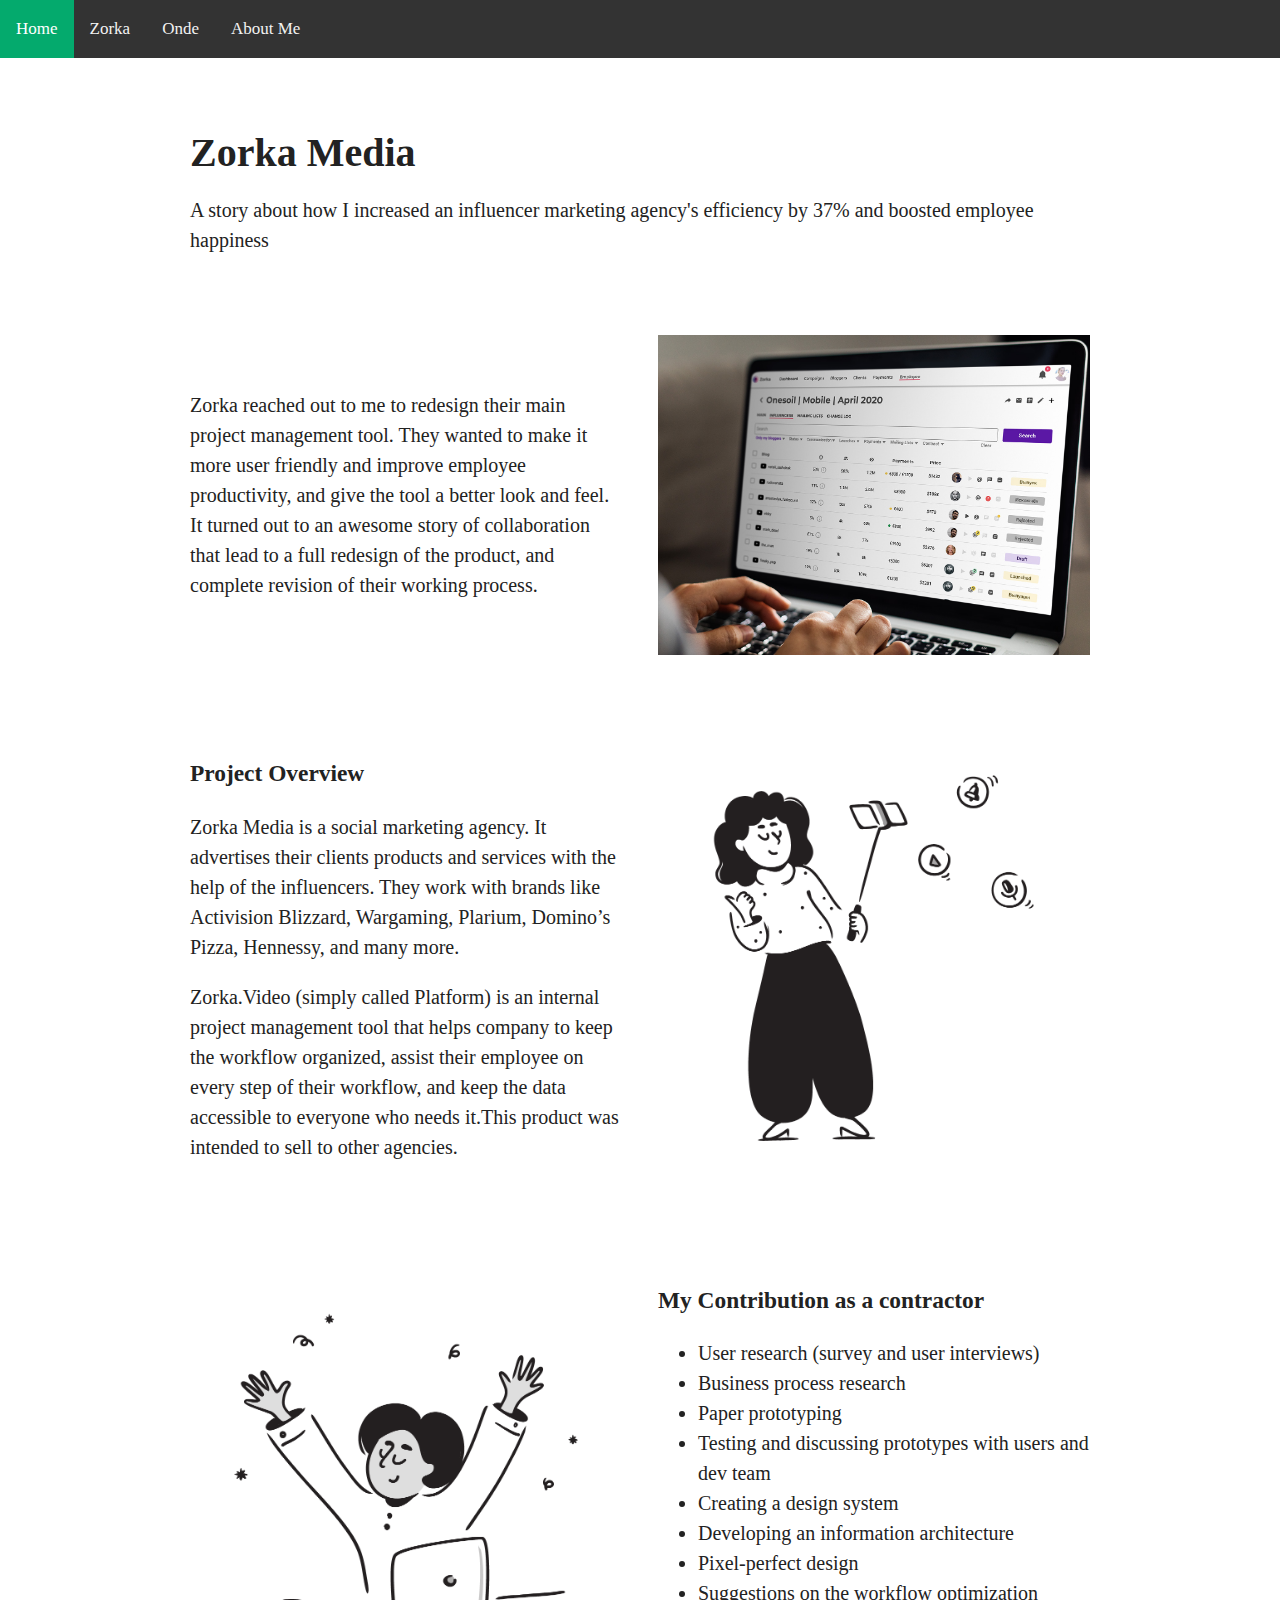
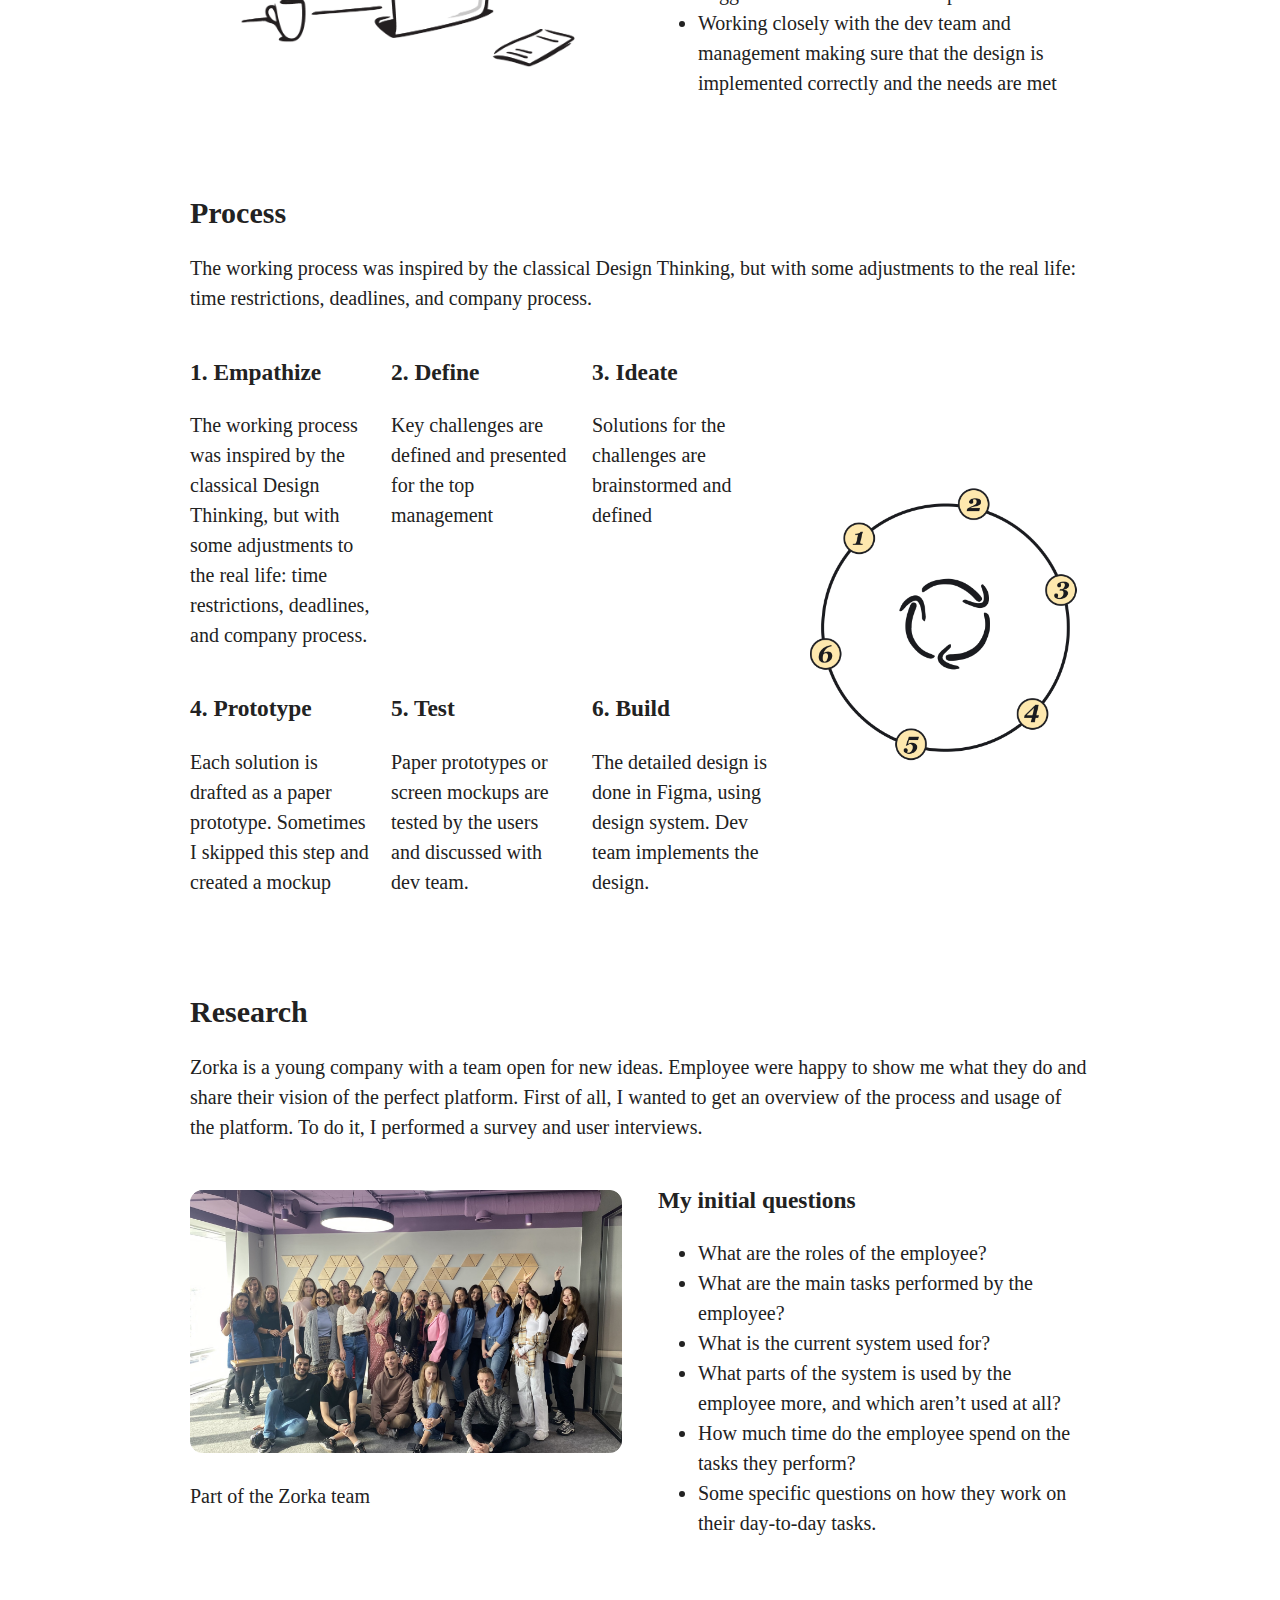
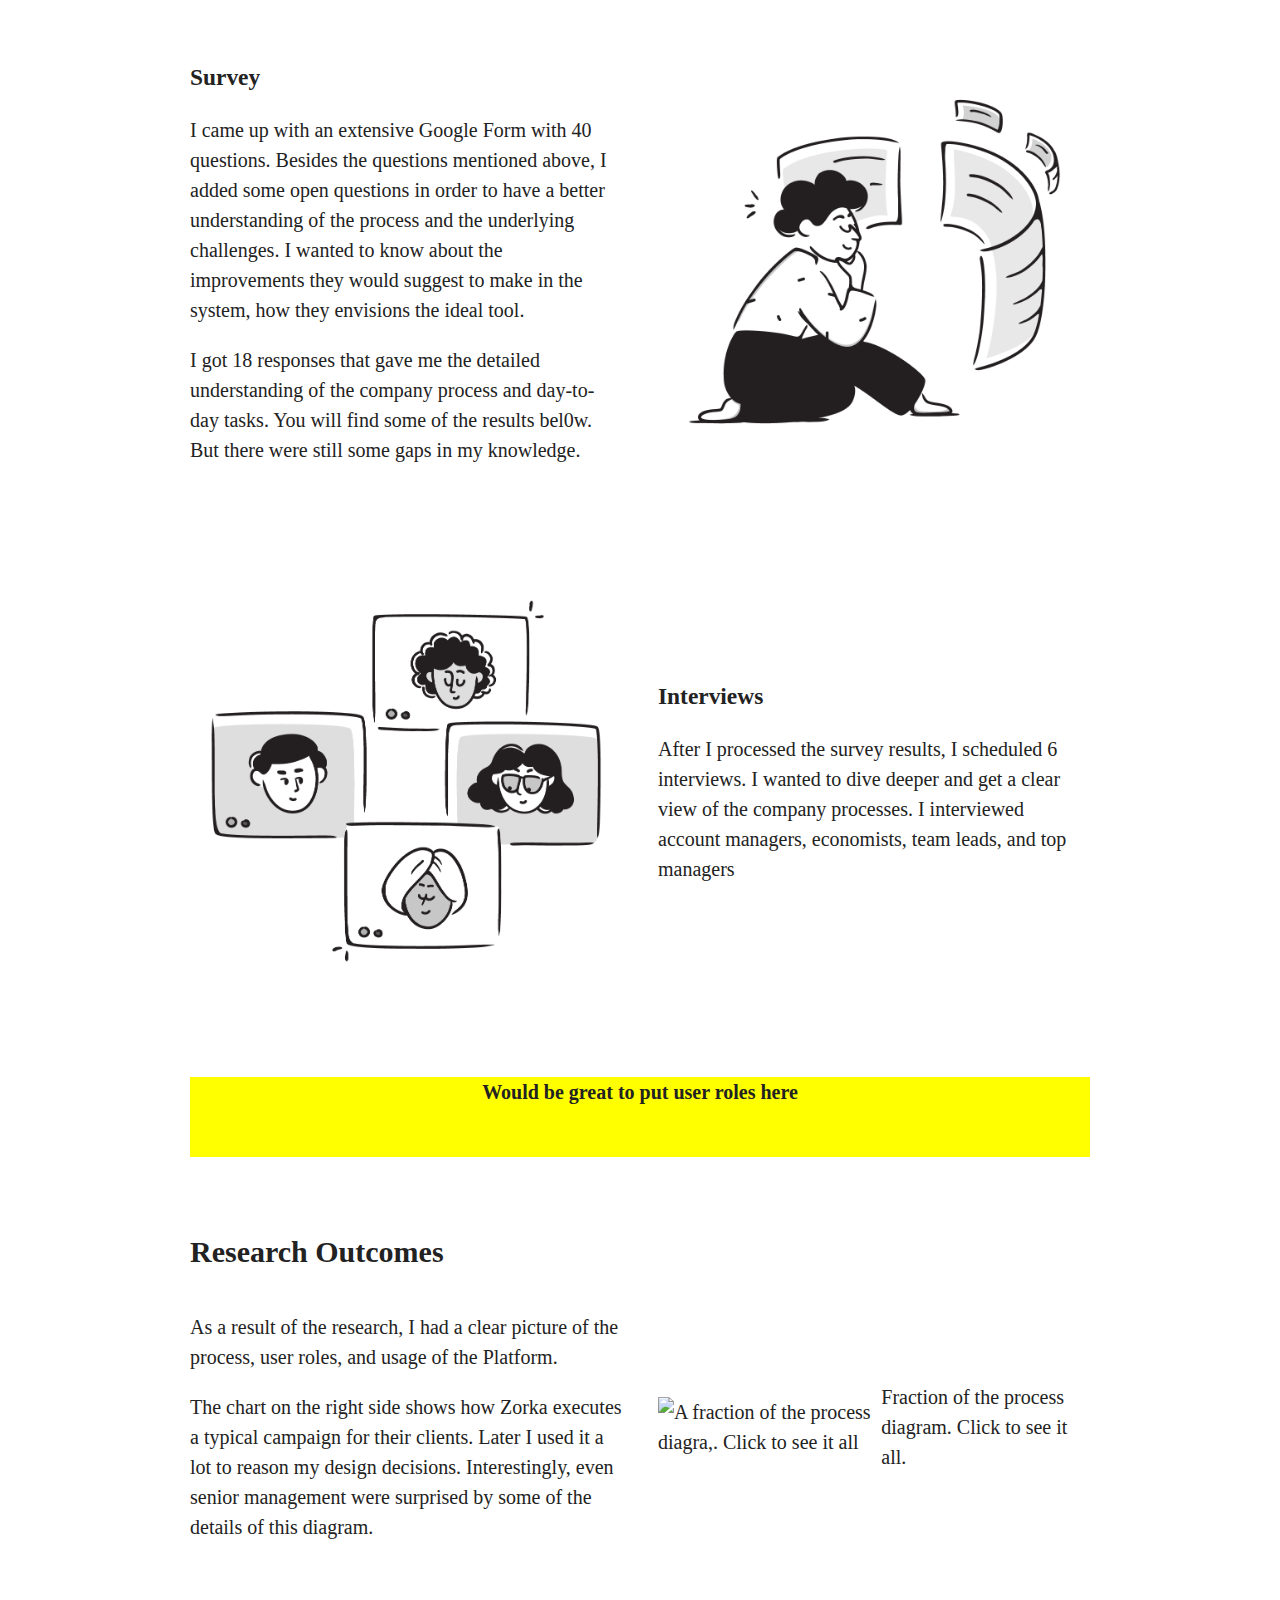
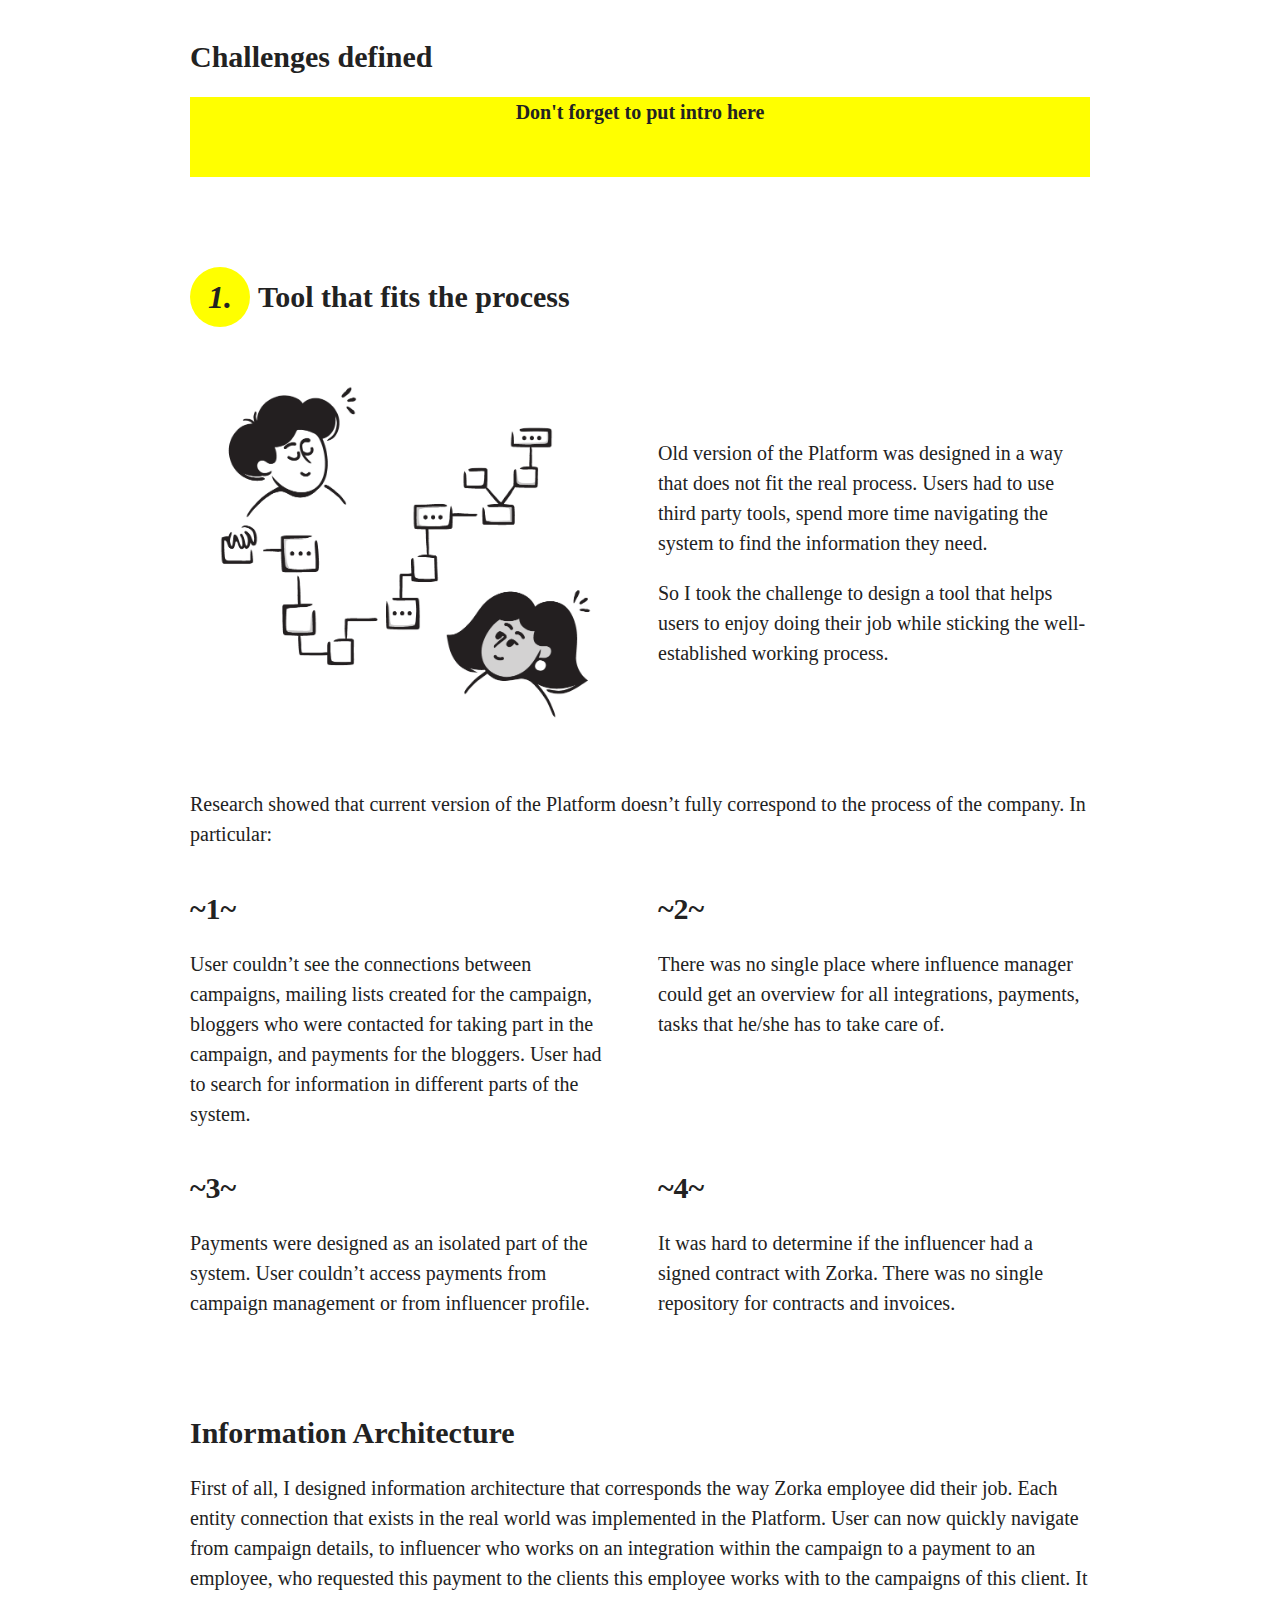
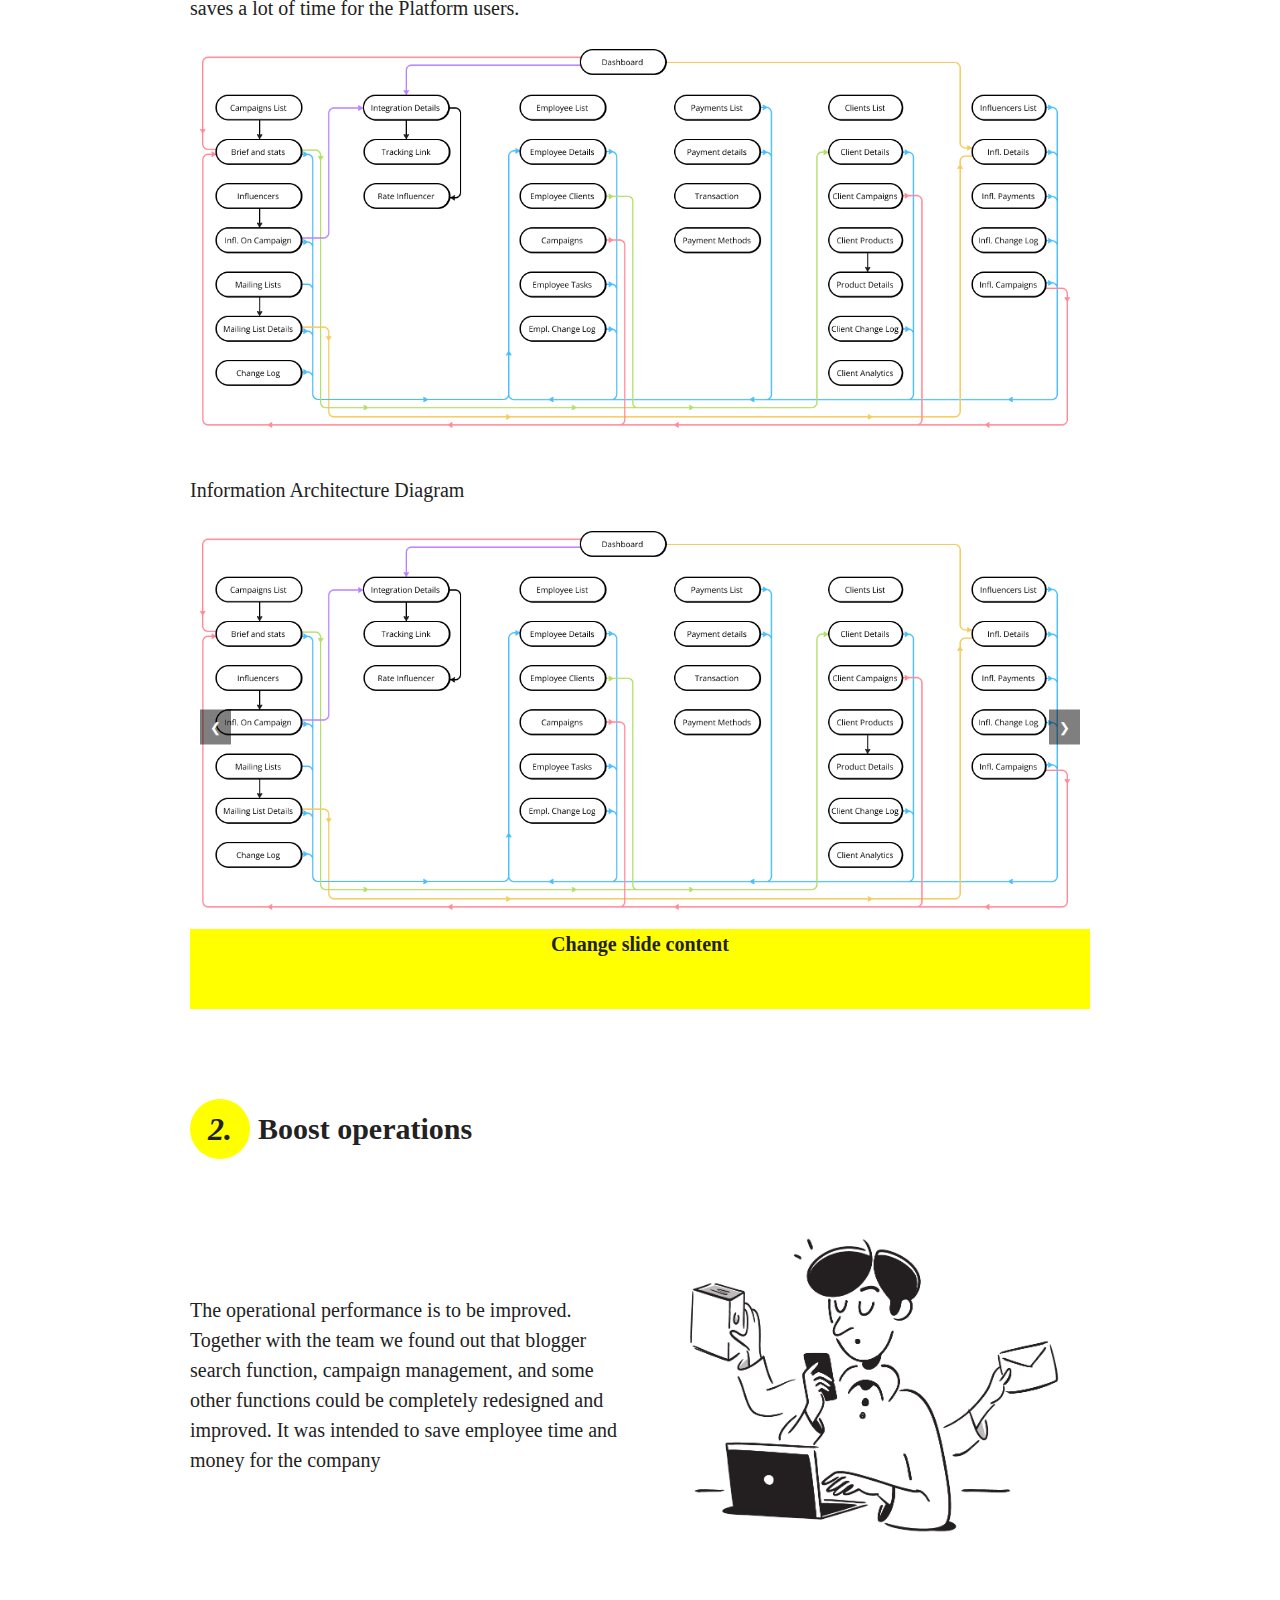
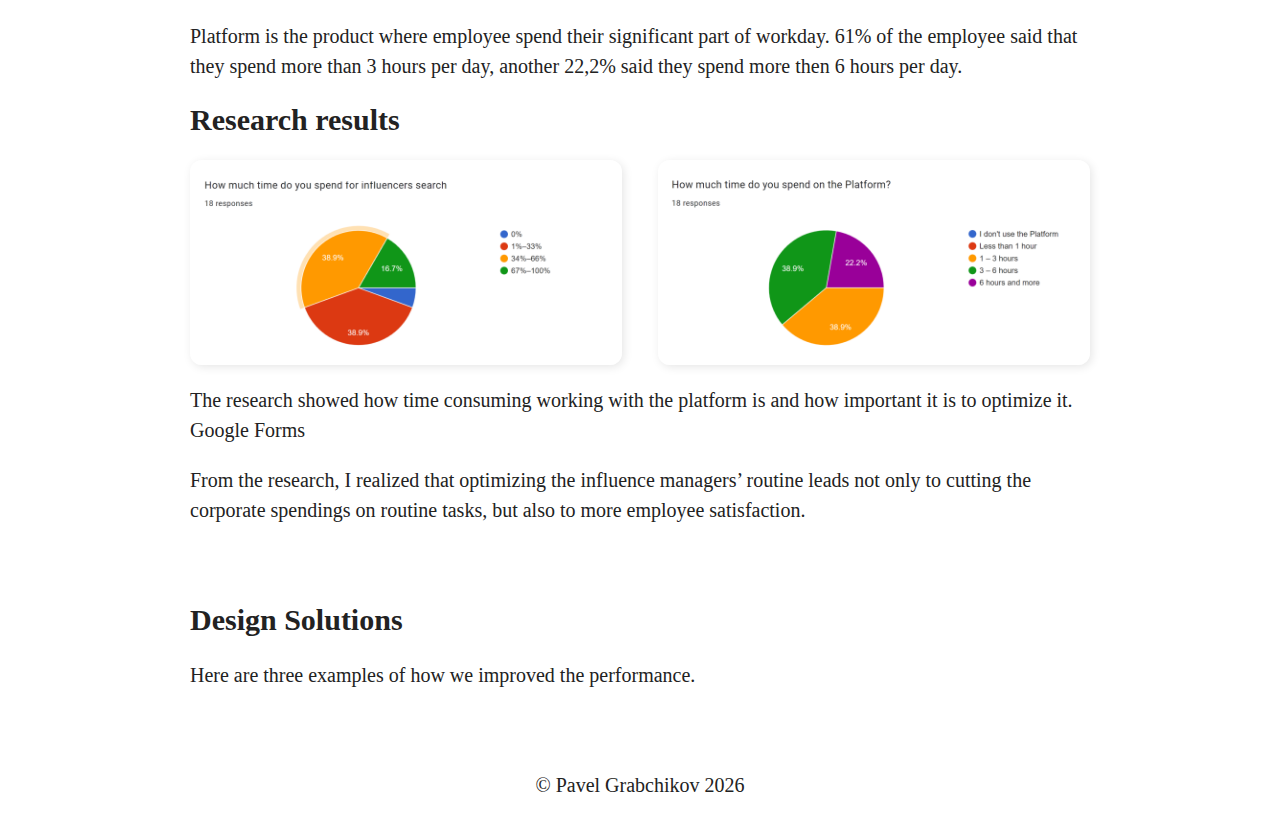
==== commit 7d51e68c: "add more sections to zorka, add slider" ====
--- a/zorka.html
+++ b/zorka.html
@@ -116,7 +116,7 @@
           <div class="flex-item-66 flexbox-vertical">
             <!-- First row -->
 
-            <div class="flexbox">
+            <div class="flexbox align-top">
               <div class="flex-item-33">
                 <h3>1. Empathize</h3>
                 <p>
@@ -141,7 +141,7 @@
 
             <!-- Second row -->
 
-            <div class="flexbox">
+            <div class="flexbox align-top">
               <div class="flex-item-33">
                 <h3>4. Prototype</h3>
                 <p>
@@ -166,7 +166,7 @@
             </div>
             <!-- end of horizontal flexbox (2nd row) -->
           </div>
-          <!-- end of vertival flexbox -->
+          <!-- end of vertical flexbox -->
 
           <!-- Process illustration takes 33% on wide screens -->
           <img
@@ -191,11 +191,13 @@
         </p>
         <div class="flexbox">
           <div class="flex-item-50">
-            <img
-              src="./img/the-georgious-zorka-team.png"
-              alt="The georgious Zorka team"
-            />
-            <p class="image-caption">Part of the Zorka team</p>
+            <div>
+              <img
+                src="./img/the-georgious-zorka-team.png"
+                alt="The georgious Zorka team"
+              />
+              <p class="image-caption">Part of the Zorka team</p>
+            </div>
           </div>
           <div class="flex-item-50">
             <div>
@@ -422,6 +424,7 @@
         <!-- end of four items (outer flexbox, column) -->
       </div>
       <!-- end of section -->
+
       <div class="section">
         <h2>Information Architecture</h2>
         <p>
@@ -434,8 +437,107 @@
           campaigns of this client. It saves a lot of time for the Platform
           users.
         </p>
-        
-      </div>
+        <img
+          src="./img/zorka-information-architecture.png"
+          width="100%"
+          alt="Information Architecture Diagram"
+        />
+        <p class="image-caption">Information Architecture Diagram</p>
+
+        <div class="slider">
+          <div class="slides">
+            <div class="slide">
+              <img
+                src="./img/zorka-information-architecture.png"
+                alt="Image 1"
+              />
+            </div>
+            <div class="slide">
+              <img
+                src="./img/zorka-information-architecture.png"
+                alt="Image 2"
+              />
+            </div>
+            <div class="slide">
+              <img
+                src="./img/zorka-information-architecture.png"
+                alt="Image 3"
+              />
+            </div>
+          </div>
+          <button class="prev" onclick="moveSlide(-1)">&#10094;</button>
+          <button class="next" onclick="moveSlide(1)">&#10095;</button>
+        </div>
+
+        <div
+          style="
+            text-align: center;
+            font-weight: bold;
+            vertical-align: middle;
+            background-color: yellow;
+            width: 100%;
+            height: 80px;
+          "
+        >
+          Change slide content
+        </div>
+      </div>
+      <!-- End of the Information Architecture Section -->
+
+      <div class="section">
+        <div class="header-with-yellow-circle">
+          <div class="yellow-circle">2.</div>
+          <h2>Boost operations</h2>
+        </div>
+        <div class="flexbox">
+          <p class="flex-item-50">
+            The operational performance is to be improved. Together with the
+            team we found out that blogger search function, campaign management,
+            and some other functions could be completely redesigned and
+            improved. It was intended to save employee time and money for the
+            company
+          </p>
+          <img
+            class="flex-item-50"
+            src="./img/illustration-productive-person.png"
+            alt="extremely productive person"
+          />
+        </div>
+        <p>
+          Platform is the product where employee spend their significant part of
+          workday. 61% of the employee said that they spend more than 3 hours
+          per day, another 22,2% said they spend more then 6 hours per day.
+        </p>
+        <h2>Research results</h2>
+        <div class="flexbox">
+          <img
+            class="flex-item-50 box-shadow"
+            src="./img/zorka-diagram-time-on-influencer-search.png"
+            alt="diagram, time spent on influencer search"
+          />
+          <img
+            class="flex-item-50 box-shadow"
+            src="./img/zorka-diagram-time-on-platform.png"
+            alt="diagram, time spent on platform"
+          />
+        </div>
+        <p class="image-caption">
+          The research showed how time consuming working with the platform is
+          and how important it is to optimize it. Google Forms
+        </p>
+        <p>
+          From the research, I realized that optimizing the influence managers’
+          routine leads not only to cutting the corporate spendings on routine
+          tasks, but also to more employee satisfaction.
+        </p>
+      </div>
+      <!-- End of Boost Operations section -->
+
+      <div class="section">
+        <h2>Design Solutions</h2>
+        <p>Here are three examples of how we improved the performance.</p>
+      </div>
+      <!-- End of Design Solutions section -->
     </main>
     <footer-component></footer-component>
     <script src="main.js"></script>
--- a/styles/styles.css
+++ b/styles/styles.css
@@ -78,7 +78,7 @@
 }
 
 .container {
-  max-width: 1024px;
+  max-width: 900px;
   margin: auto;
 }
 
@@ -87,7 +87,10 @@
   align-items: center;
   justify-content: space-between;
   gap: 20px;
+}
 
+.align-top {
+  align-items: flex-start;
 }
 
 .flexbox-vertical {
@@ -96,7 +99,7 @@
 }
 
 .flex-item-50 {
-  flex:1;
+  flex: 1;
   max-width: 48%;
   display: flex;
   justify-content: center;
@@ -116,18 +119,19 @@
 .flex-item-33 {
   width: 33%;
 }
-.flex-align-top{
+
+.flex-align-top {
   align-items: start !important;
 
 }
 
-.header-with-yellow-circle{
+.header-with-yellow-circle {
   display: flex;
   align-items: center;
   gap: 8px
 }
 
-.yellow-circle{
+.yellow-circle {
   background-color: yellow;
   display: flex;
   align-items: center;
@@ -138,4 +142,54 @@
   font-size: 32px;
   font-style: italic;
   font-weight: bold;
+}
+
+.slider {
+  position: relative;
+  width: 100%;
+  /* max-width: 600px; */
+  overflow: hidden;
+  
+  background-color: white;
+}
+
+.slides {
+  display: flex;
+  transition: transform 0.5s ease-in-out;
+}
+
+.slide {
+  min-width: 100%;
+  box-sizing: border-box;
+}
+
+.slide img {
+  width: 100%;
+  display: block;
+}
+
+button.prev,
+button.next {
+  position: absolute;
+  top: 50%;
+  transform: translateY(-50%);
+  background-color: rgba(0, 0, 0, 0.5);
+  color: white;
+  border: none;
+  padding: 10px;
+  cursor: pointer;
+}
+
+button.prev {
+  left: 10px;
+}
+
+button.next {
+  right: 10px;
+}
+
+.box-shadow{
+  box-shadow: 2px 2px 10px rgba(0, 0, 0, 0.1);
+  border-radius: 12px;
+
 }--- a/styles/styles.css
+++ b/styles/styles.css
@@ -78,7 +78,7 @@
 }
 
 .container {
-  max-width: 1024px;
+  max-width: 900px;
   margin: auto;
 }
 
@@ -87,7 +87,10 @@
   align-items: center;
   justify-content: space-between;
   gap: 20px;
+}
 
+.align-top {
+  align-items: flex-start;
 }
 
 .flexbox-vertical {
@@ -96,7 +99,7 @@
 }
 
 .flex-item-50 {
-  flex:1;
+  flex: 1;
   max-width: 48%;
   display: flex;
   justify-content: center;
@@ -116,18 +119,19 @@
 .flex-item-33 {
   width: 33%;
 }
-.flex-align-top{
+
+.flex-align-top {
   align-items: start !important;
 
 }
 
-.header-with-yellow-circle{
+.header-with-yellow-circle {
   display: flex;
   align-items: center;
   gap: 8px
 }
 
-.yellow-circle{
+.yellow-circle {
   background-color: yellow;
   display: flex;
   align-items: center;
@@ -138,4 +142,54 @@
   font-size: 32px;
   font-style: italic;
   font-weight: bold;
+}
+
+.slider {
+  position: relative;
+  width: 100%;
+  /* max-width: 600px; */
+  overflow: hidden;
+  
+  background-color: white;
+}
+
+.slides {
+  display: flex;
+  transition: transform 0.5s ease-in-out;
+}
+
+.slide {
+  min-width: 100%;
+  box-sizing: border-box;
+}
+
+.slide img {
+  width: 100%;
+  display: block;
+}
+
+button.prev,
+button.next {
+  position: absolute;
+  top: 50%;
+  transform: translateY(-50%);
+  background-color: rgba(0, 0, 0, 0.5);
+  color: white;
+  border: none;
+  padding: 10px;
+  cursor: pointer;
+}
+
+button.prev {
+  left: 10px;
+}
+
+button.next {
+  right: 10px;
+}
+
+.box-shadow{
+  box-shadow: 2px 2px 10px rgba(0, 0, 0, 0.1);
+  border-radius: 12px;
+
 }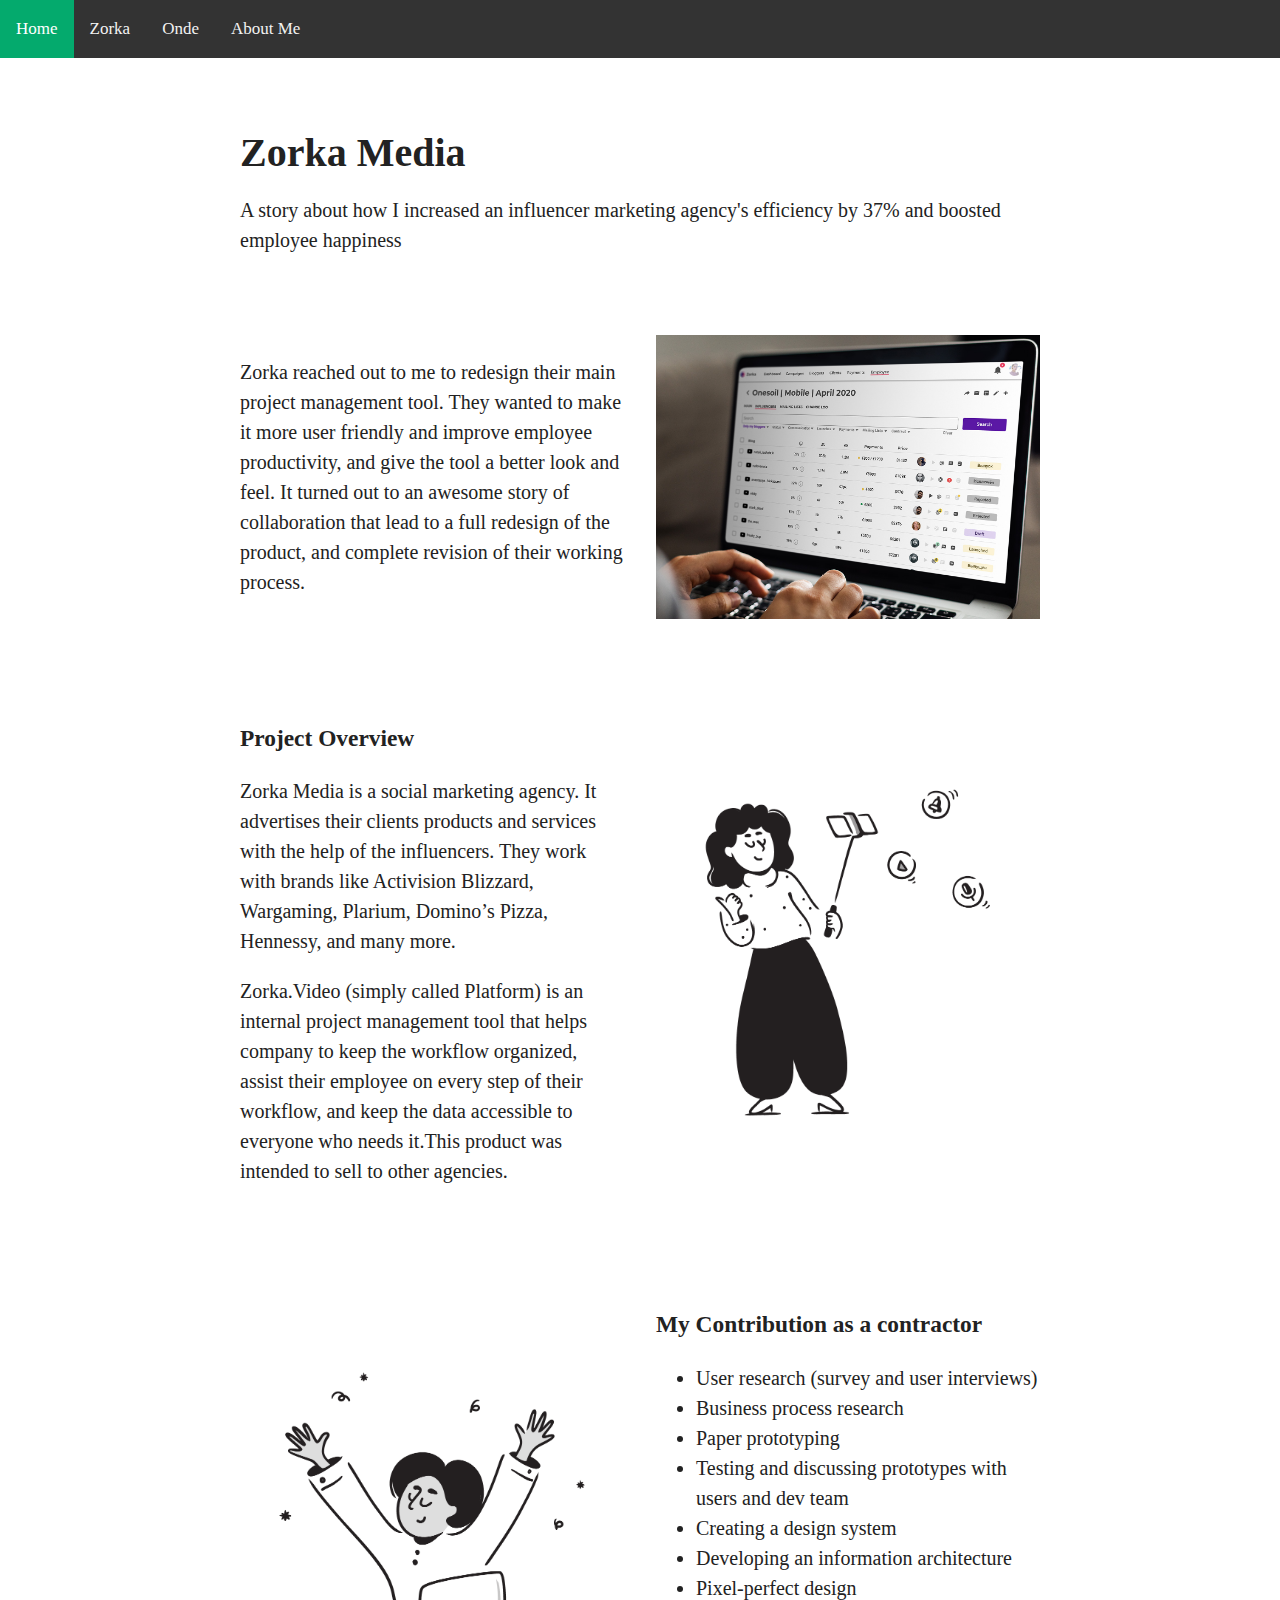
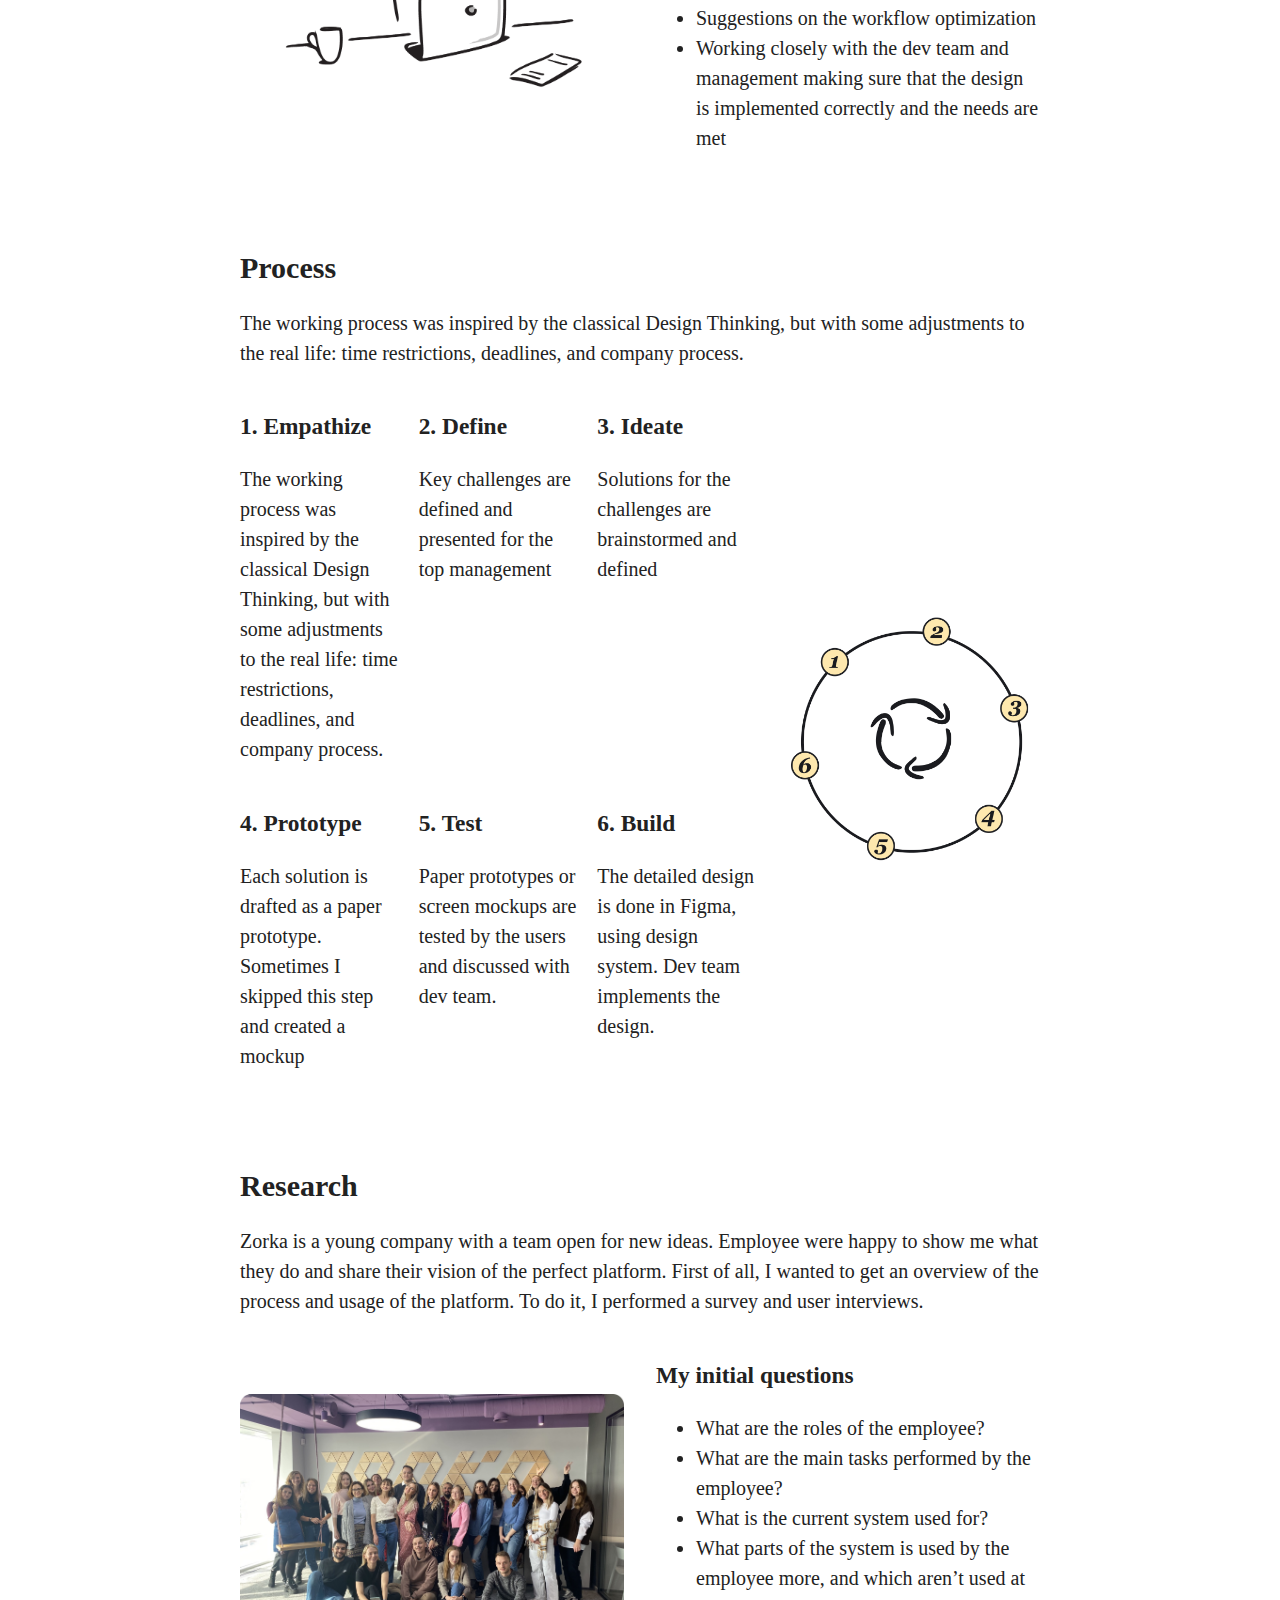
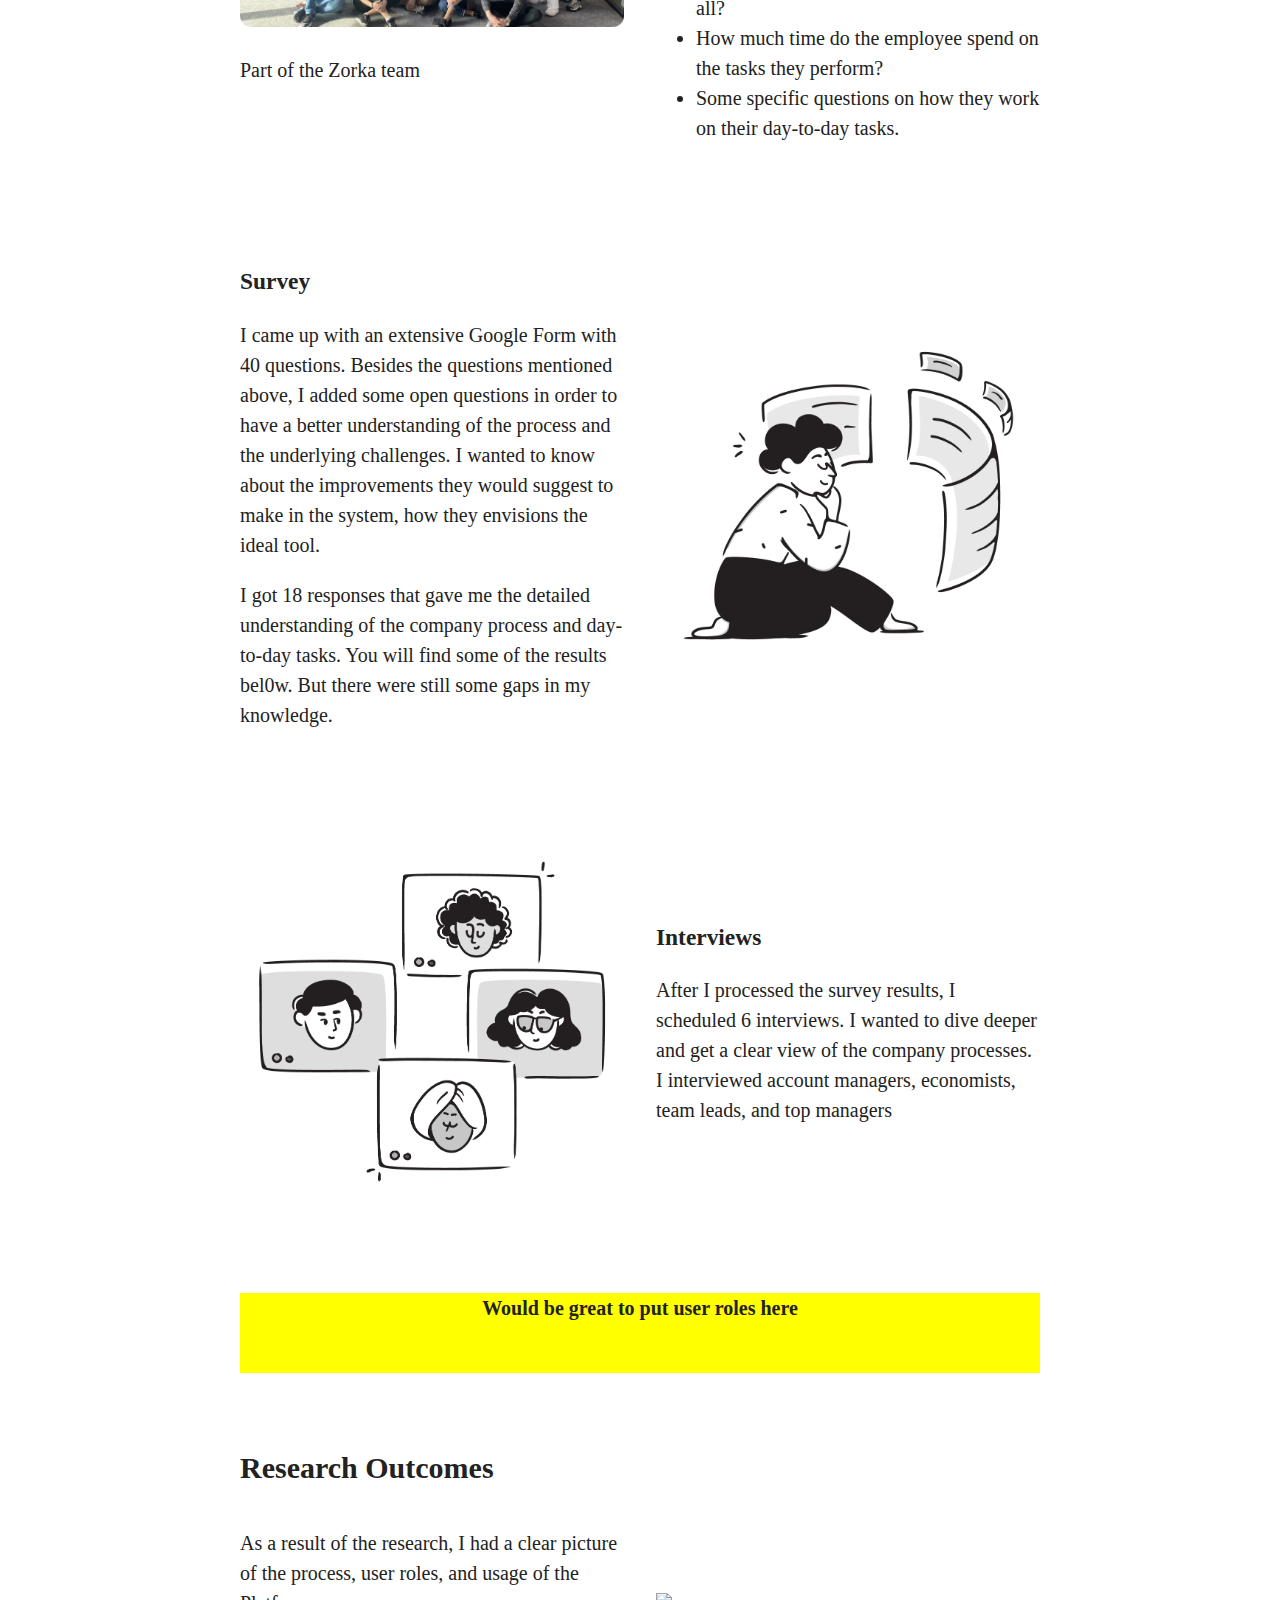
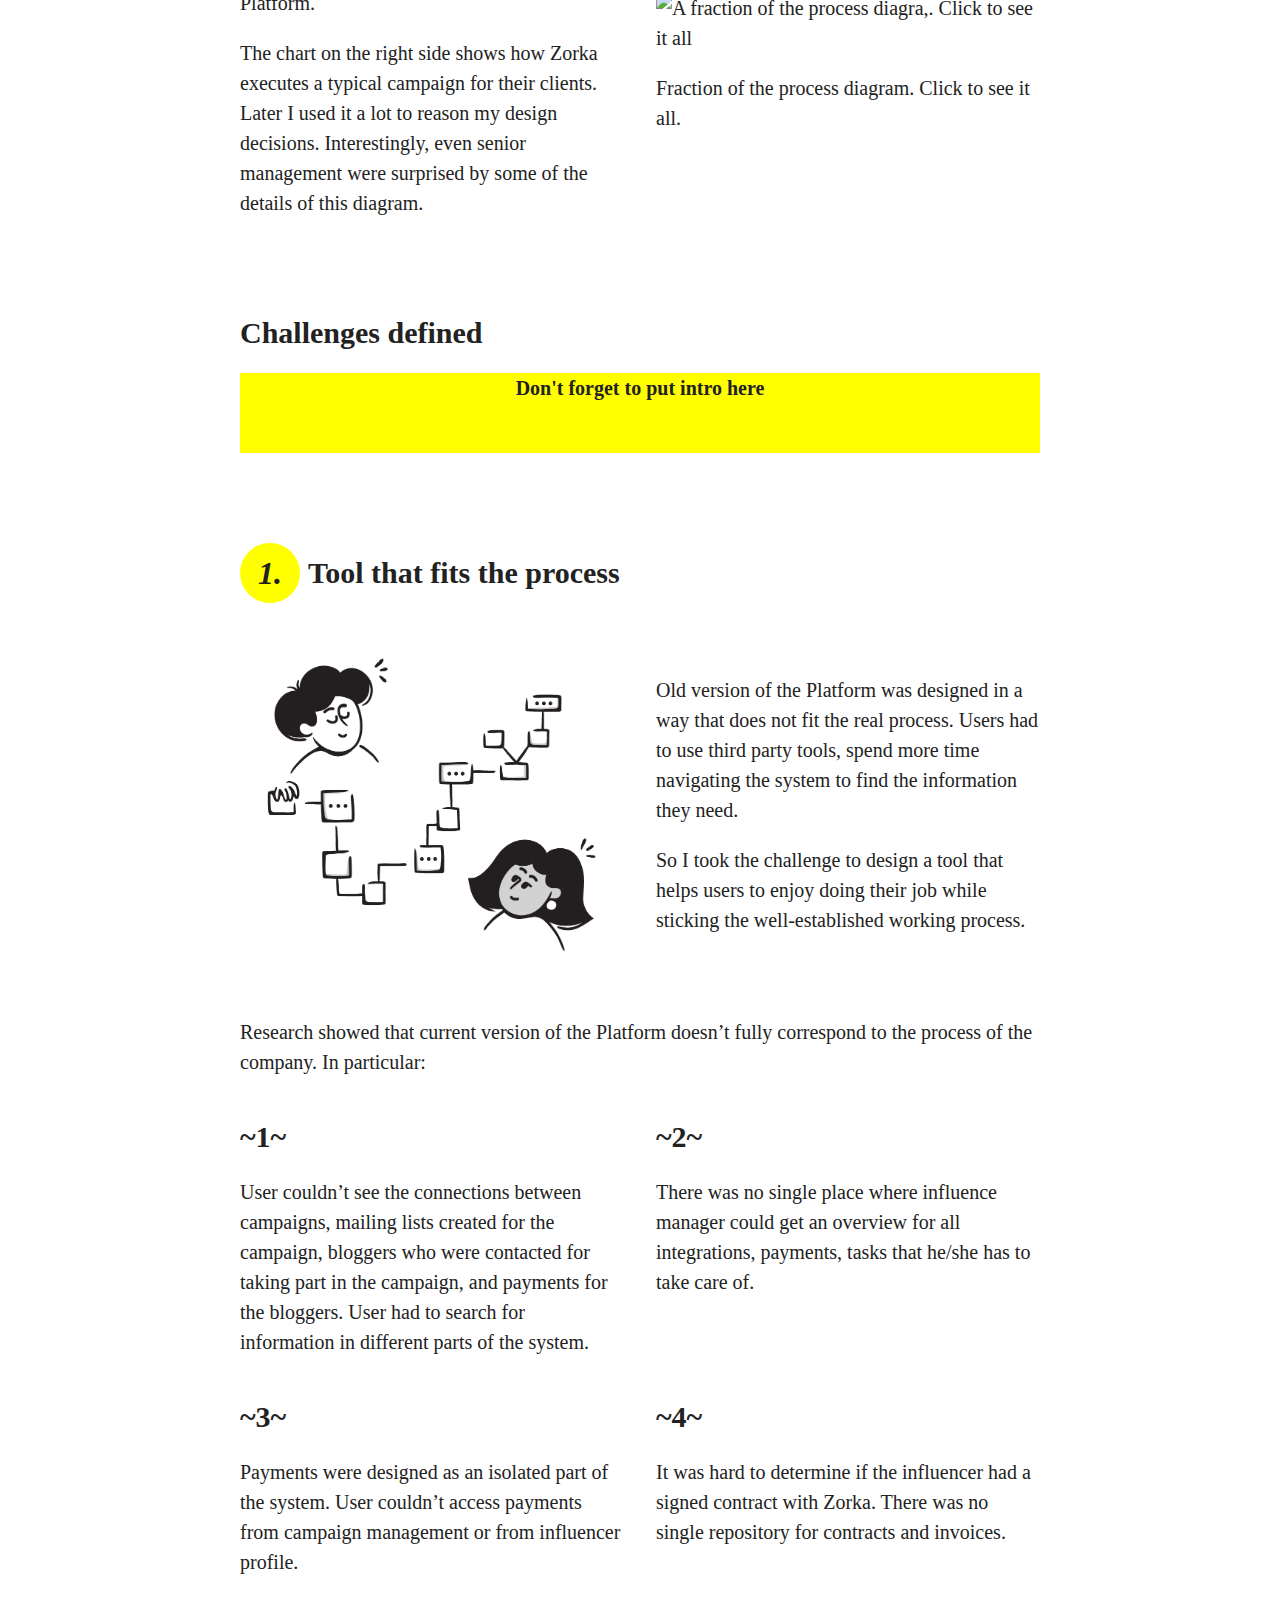
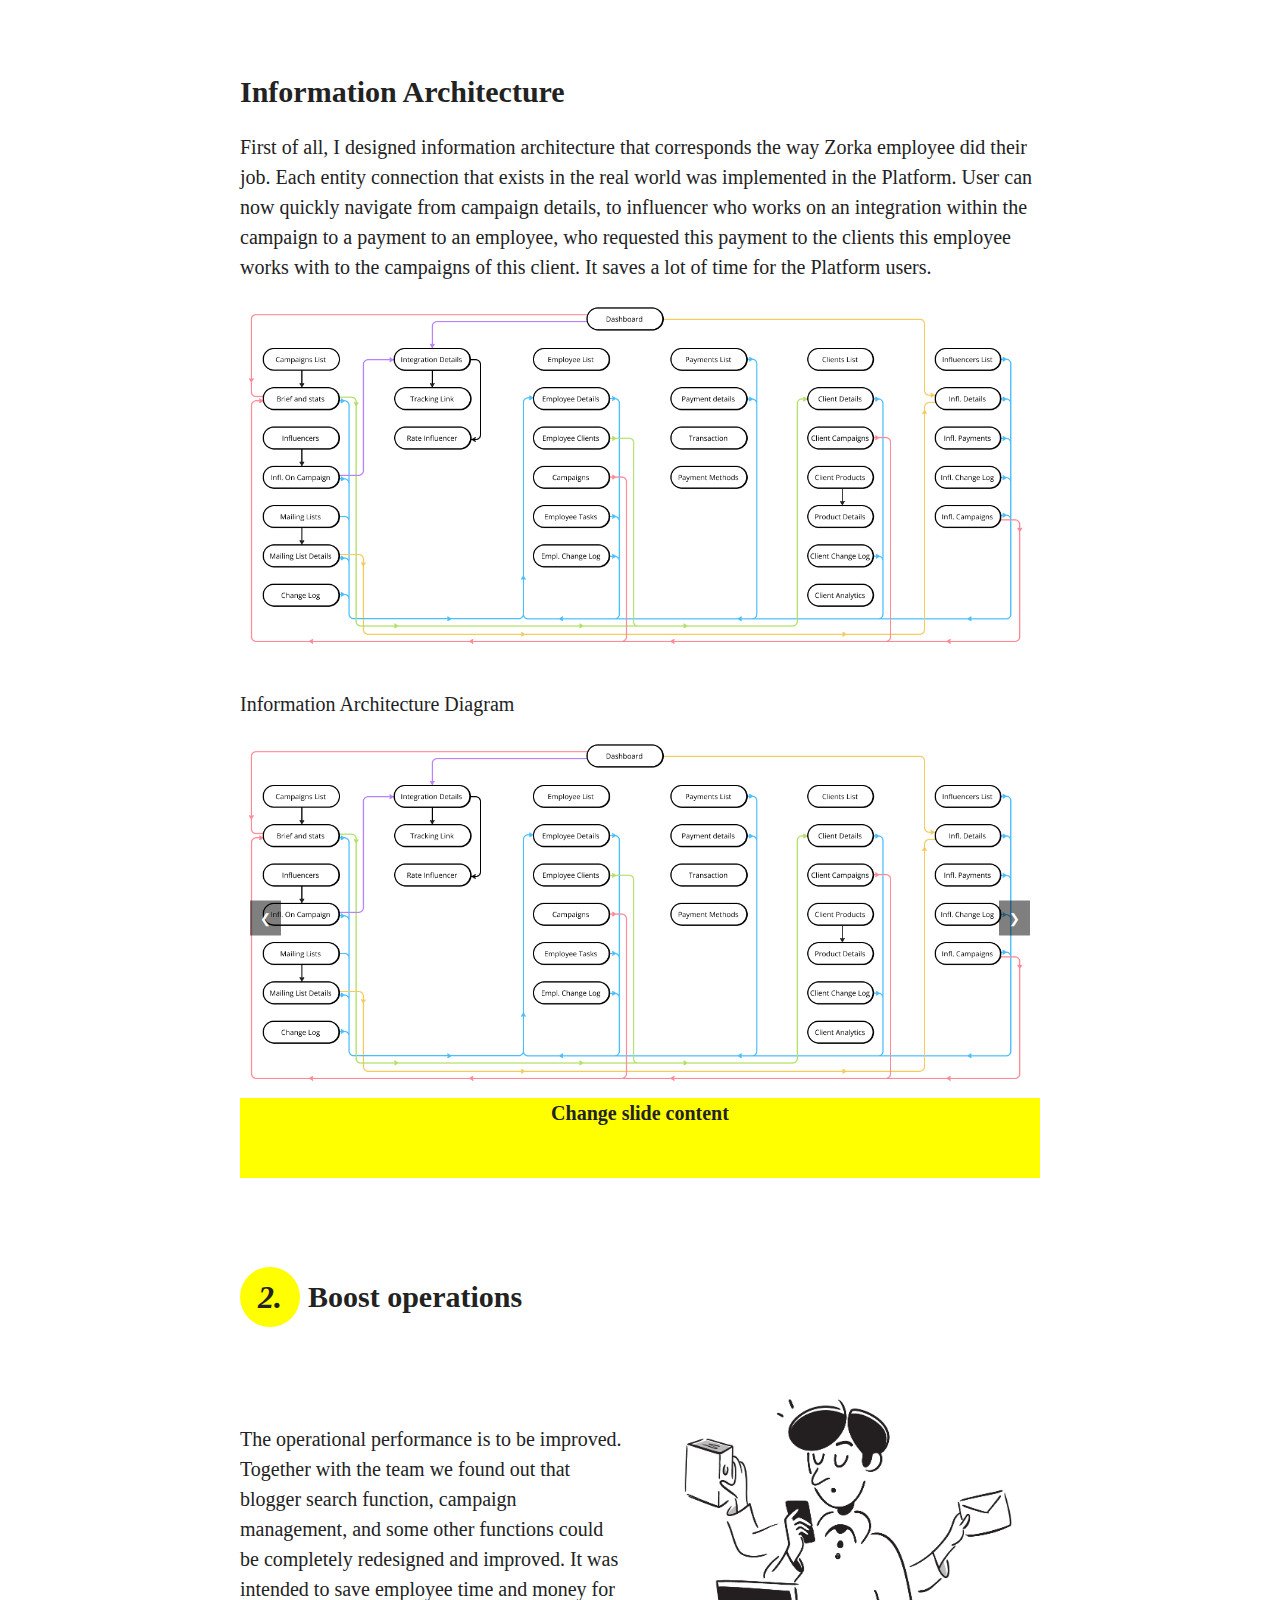
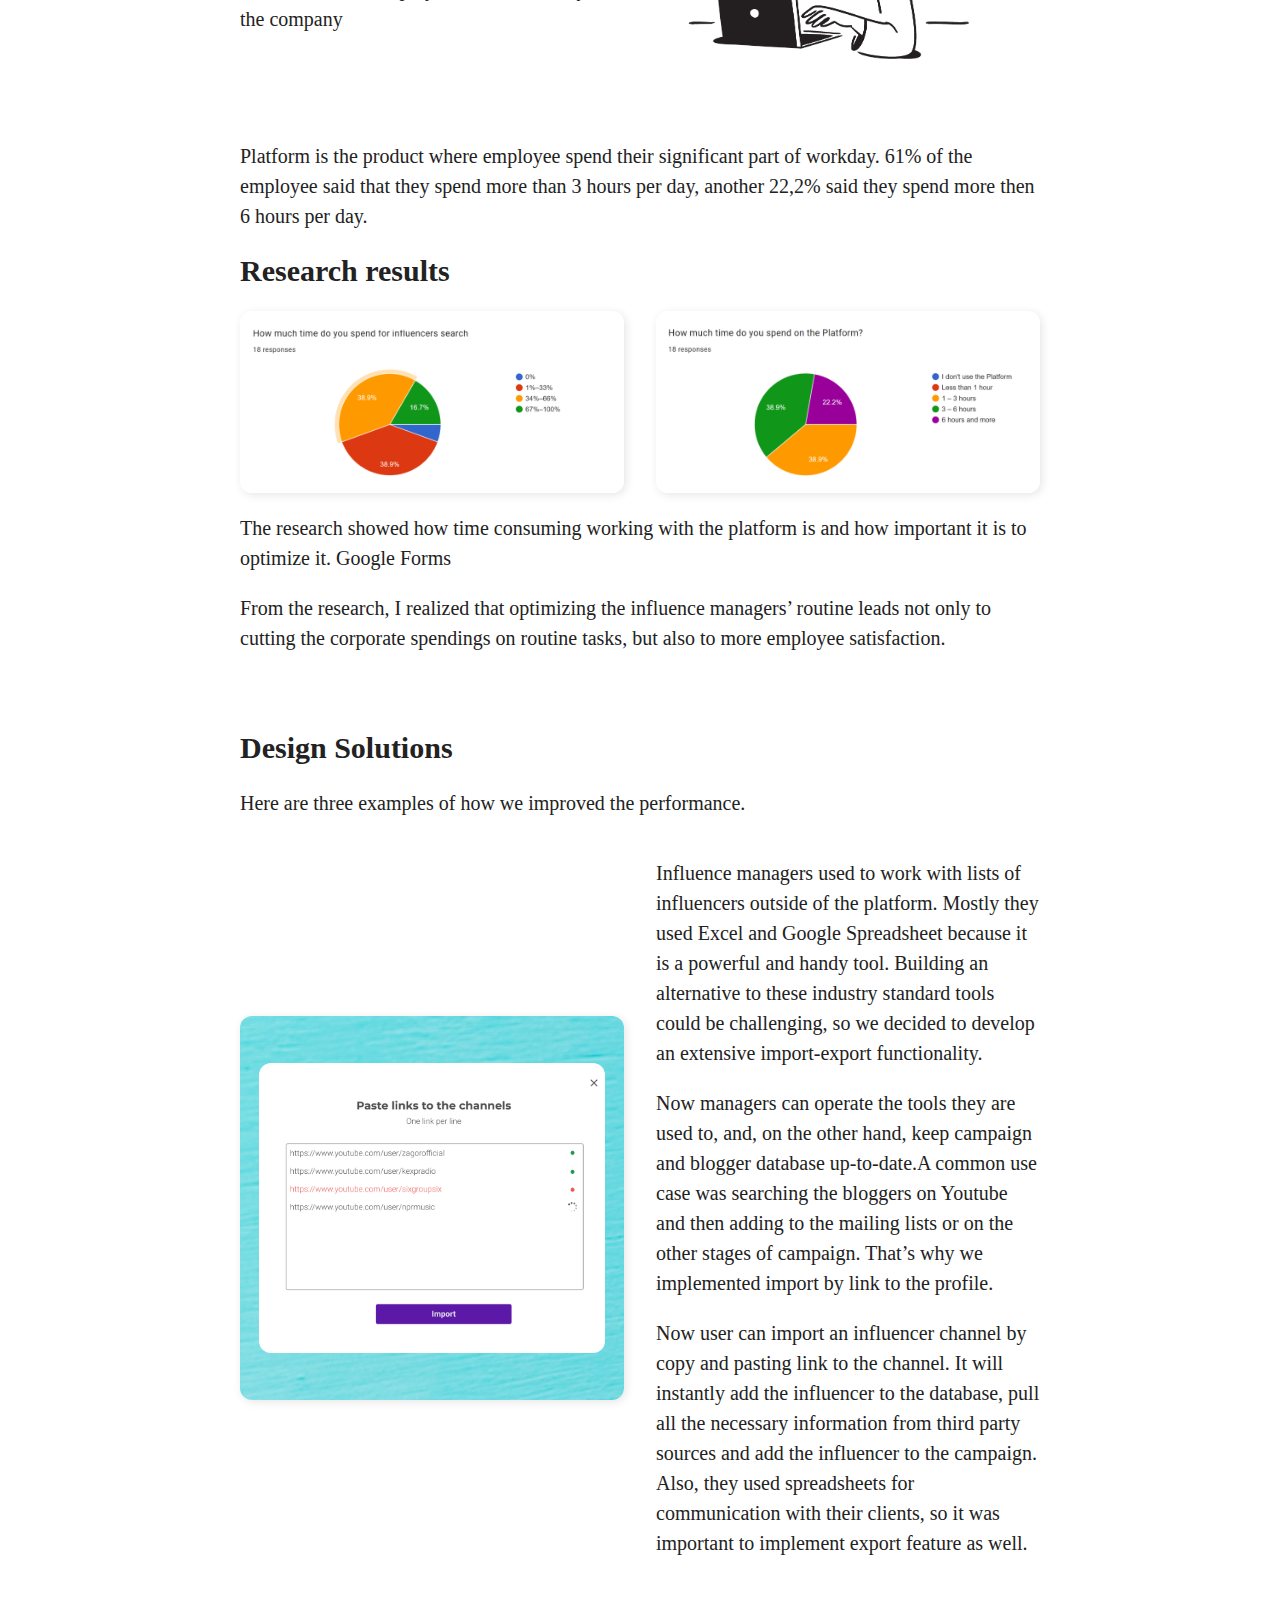
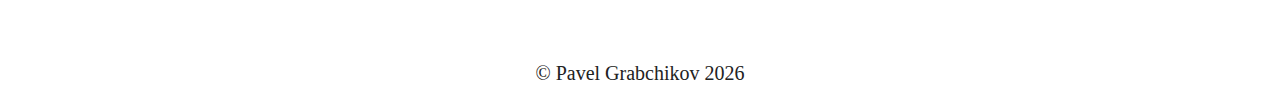
==== commit 4ee05c98: "add screenshot card" ====
--- a/zorka.html
+++ b/zorka.html
@@ -511,12 +511,12 @@
         <h2>Research results</h2>
         <div class="flexbox">
           <img
-            class="flex-item-50 box-shadow"
+            class="flex-item-50 box-shadow border-radius-12"
             src="./img/zorka-diagram-time-on-influencer-search.png"
             alt="diagram, time spent on influencer search"
           />
           <img
-            class="flex-item-50 box-shadow"
+            class="flex-item-50 box-shadow border-radius-12"
             src="./img/zorka-diagram-time-on-platform.png"
             alt="diagram, time spent on platform"
           />
@@ -536,6 +536,47 @@
       <div class="section">
         <h2>Design Solutions</h2>
         <p>Here are three examples of how we improved the performance.</p>
+        <div class="flexbox">
+          <div style="display: flex; position: relative" class="flex-item-50">
+            <img
+              class="box-shadow border-radius-12"
+              style="position: relative; margin: auto"
+              src="/img/slides-paste-links-under.png"
+              alt=""
+            />
+            <img
+              class="border-radius-12"
+              style="position: absolute; margin: auto; width: 90%"
+              src="./img/sildes-paste-links-top.png"
+              alt=""
+            />
+          </div>
+          <div class="flex-item-50">
+            
+            <p>
+              Influence managers used to work with lists of influencers outside
+              of the platform. Mostly they used Excel and Google Spreadsheet
+              because it is a powerful and handy tool. Building an alternative
+              to these industry standard tools could be challenging, so we
+              decided to develop an extensive import-export functionality.
+            </p>
+            <p>
+              Now managers can operate the tools they are used to, and, on the
+              other hand, keep campaign and blogger database up-to-date.A common
+              use case was searching the bloggers on Youtube and then adding to
+              the mailing lists or on the other stages of campaign. That’s why
+              we implemented import by link to the profile.
+            </p>
+            <p>
+              Now user can import an influencer channel by copy and pasting link
+              to the channel. It will instantly add the influencer to the
+              database, pull all the necessary information from third party
+              sources and add the influencer to the campaign. Also, they used
+              spreadsheets for communication with their clients, so it was
+              important to implement export feature as well.
+            </p>
+          </div>
+        </div>
       </div>
       <!-- End of Design Solutions section -->
     </main>
--- a/styles/styles.css
+++ b/styles/styles.css
@@ -78,7 +78,7 @@
 }
 
 .container {
-  max-width: 900px;
+  max-width: 800px;
   margin: auto;
 }
 
@@ -101,7 +101,7 @@
 .flex-item-50 {
   flex: 1;
   max-width: 48%;
-  display: flex;
+  /* display: flex; */
   justify-content: center;
   align-items: center;
 }
@@ -190,6 +190,8 @@
 
 .box-shadow{
   box-shadow: 2px 2px 10px rgba(0, 0, 0, 0.1);
+}
+
+.border-radius-12{
   border-radius: 12px;
-
 }--- a/styles/styles.css
+++ b/styles/styles.css
@@ -78,7 +78,7 @@
 }
 
 .container {
-  max-width: 900px;
+  max-width: 800px;
   margin: auto;
 }
 
@@ -101,7 +101,7 @@
 .flex-item-50 {
   flex: 1;
   max-width: 48%;
-  display: flex;
+  /* display: flex; */
   justify-content: center;
   align-items: center;
 }
@@ -190,6 +190,8 @@
 
 .box-shadow{
   box-shadow: 2px 2px 10px rgba(0, 0, 0, 0.1);
+}
+
+.border-radius-12{
   border-radius: 12px;
-
 }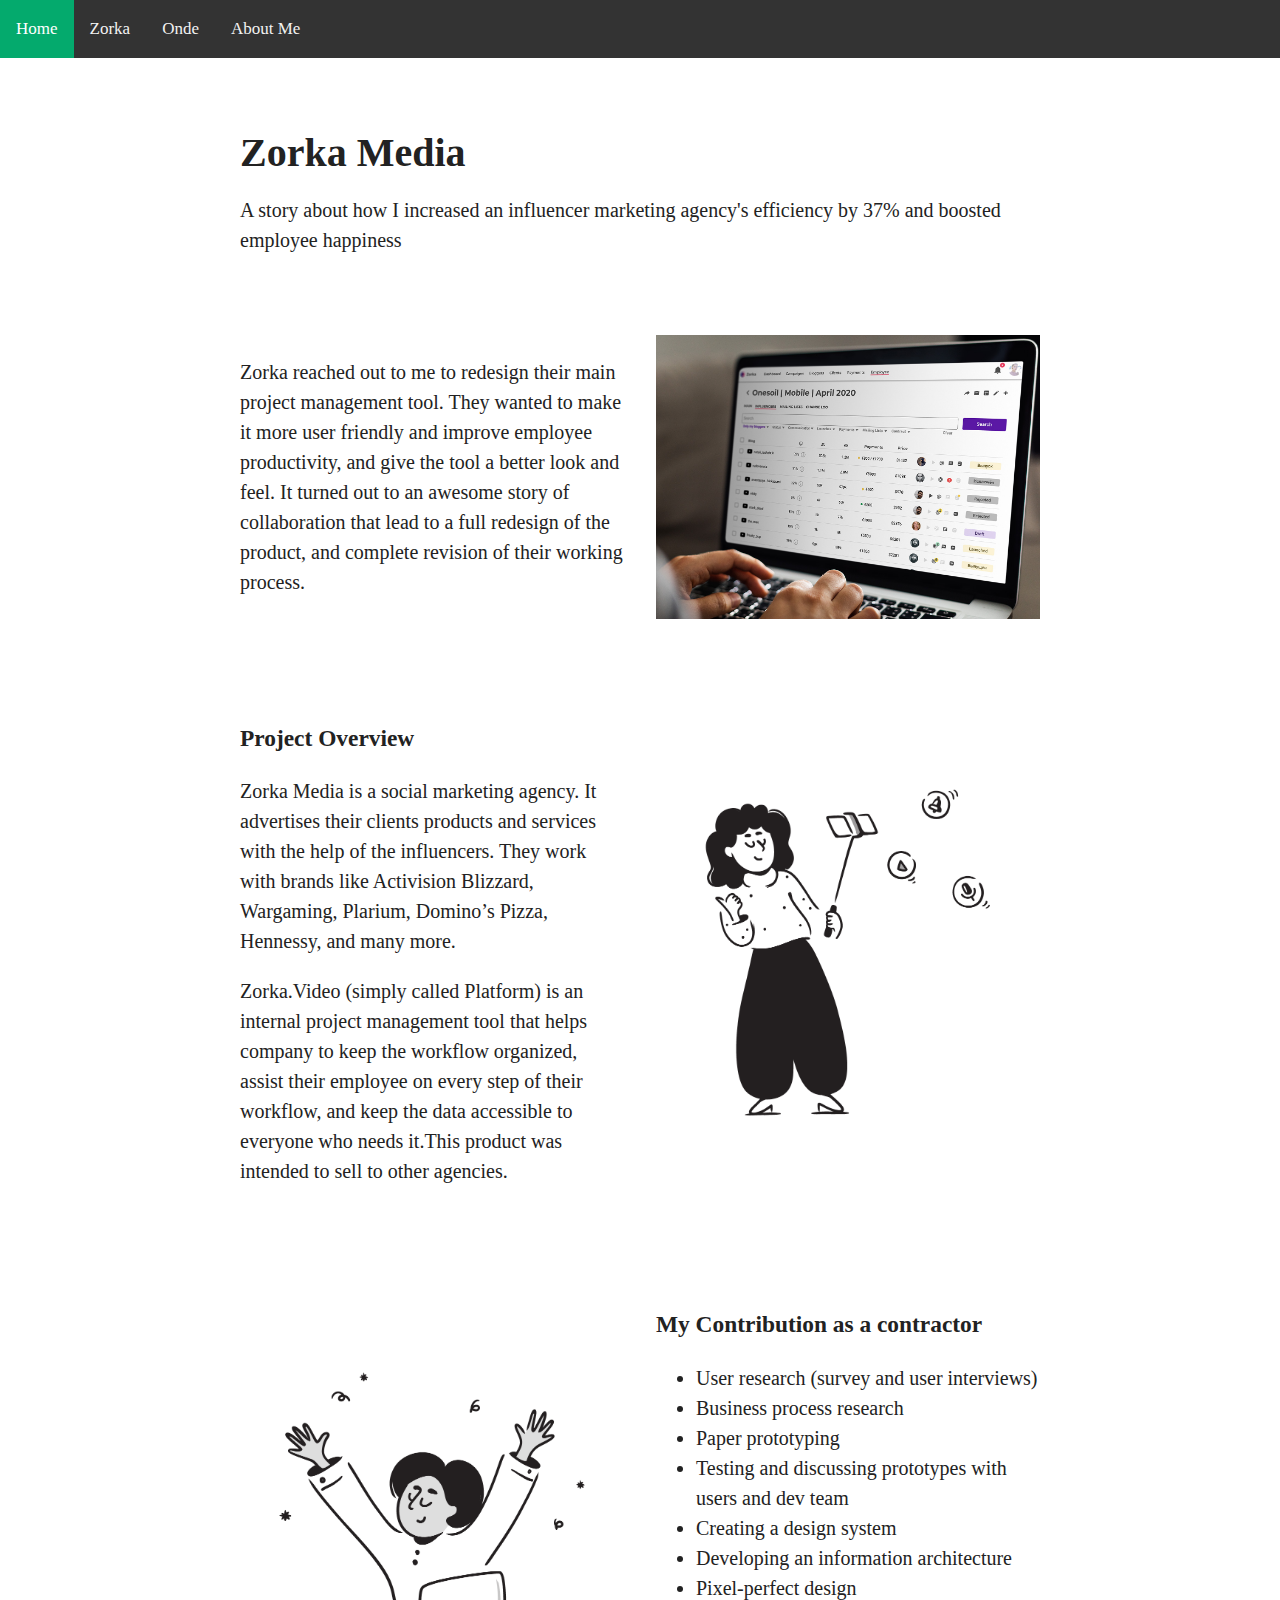
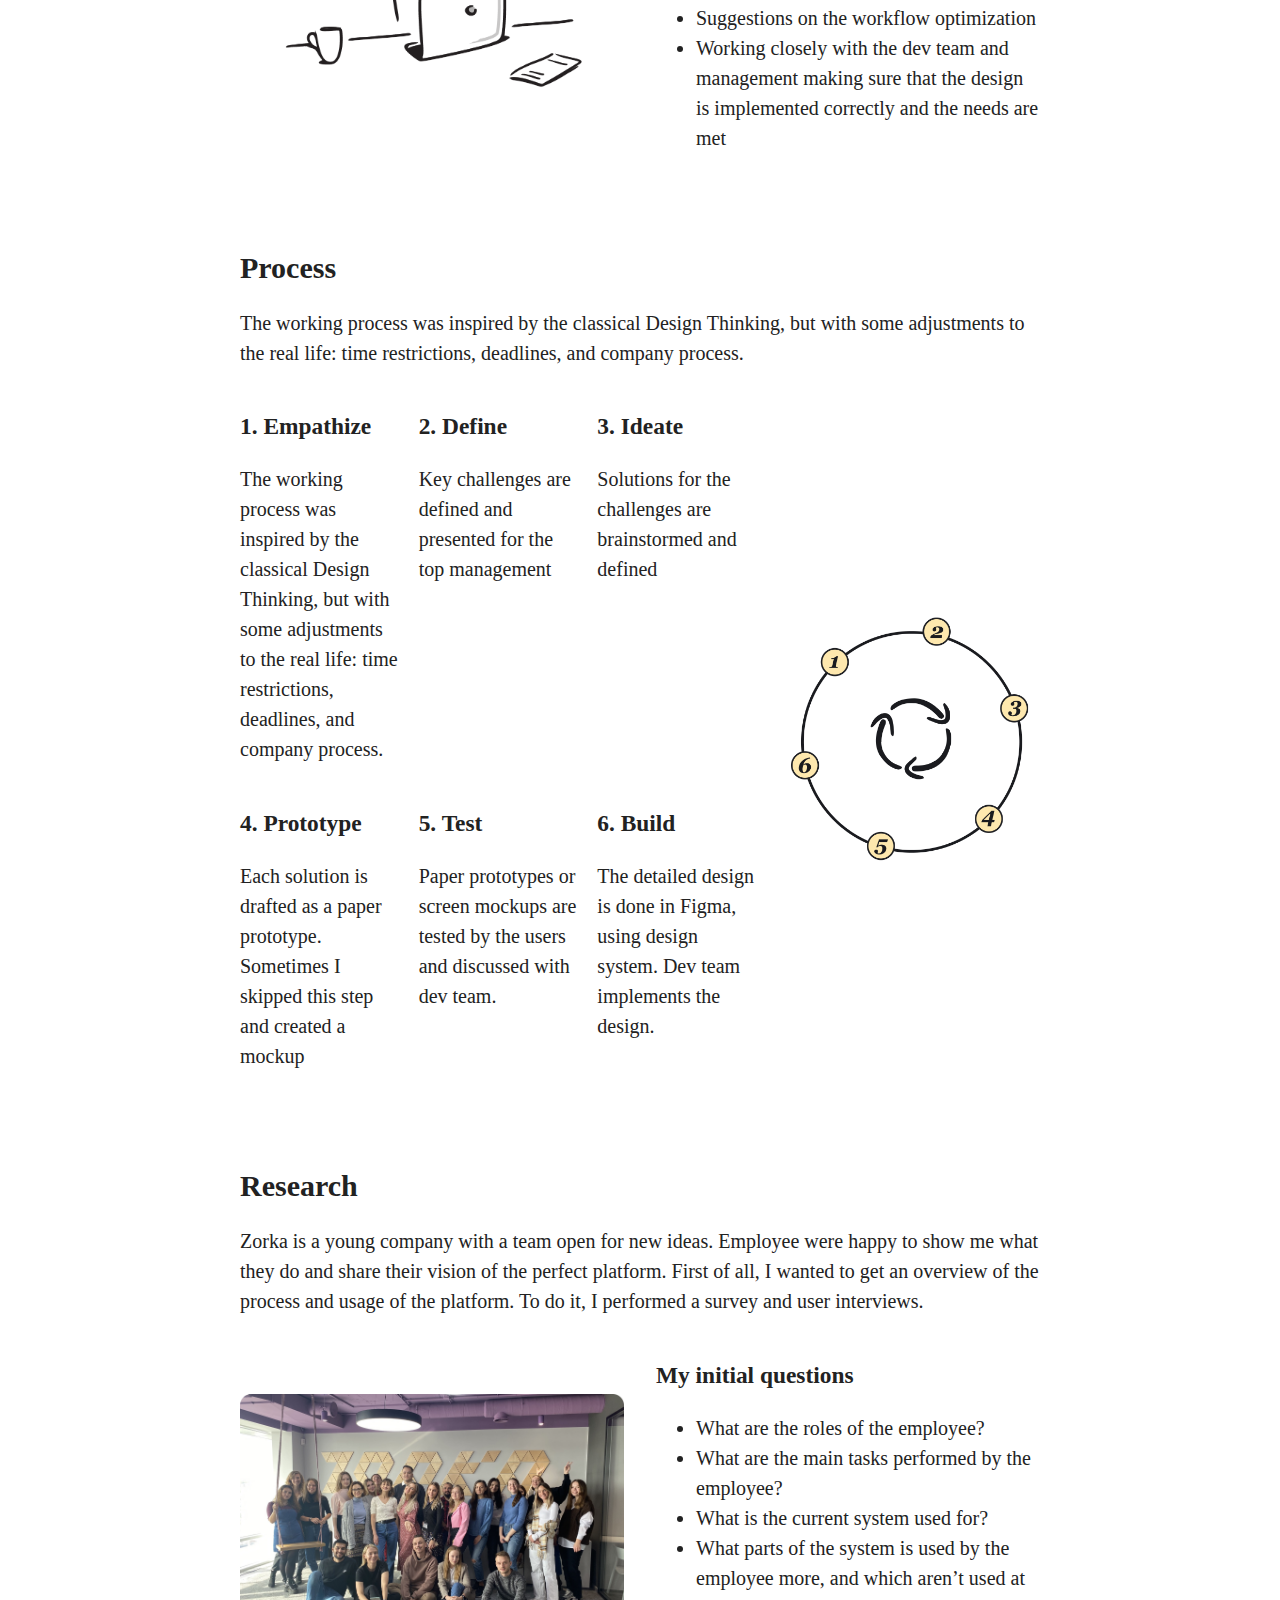
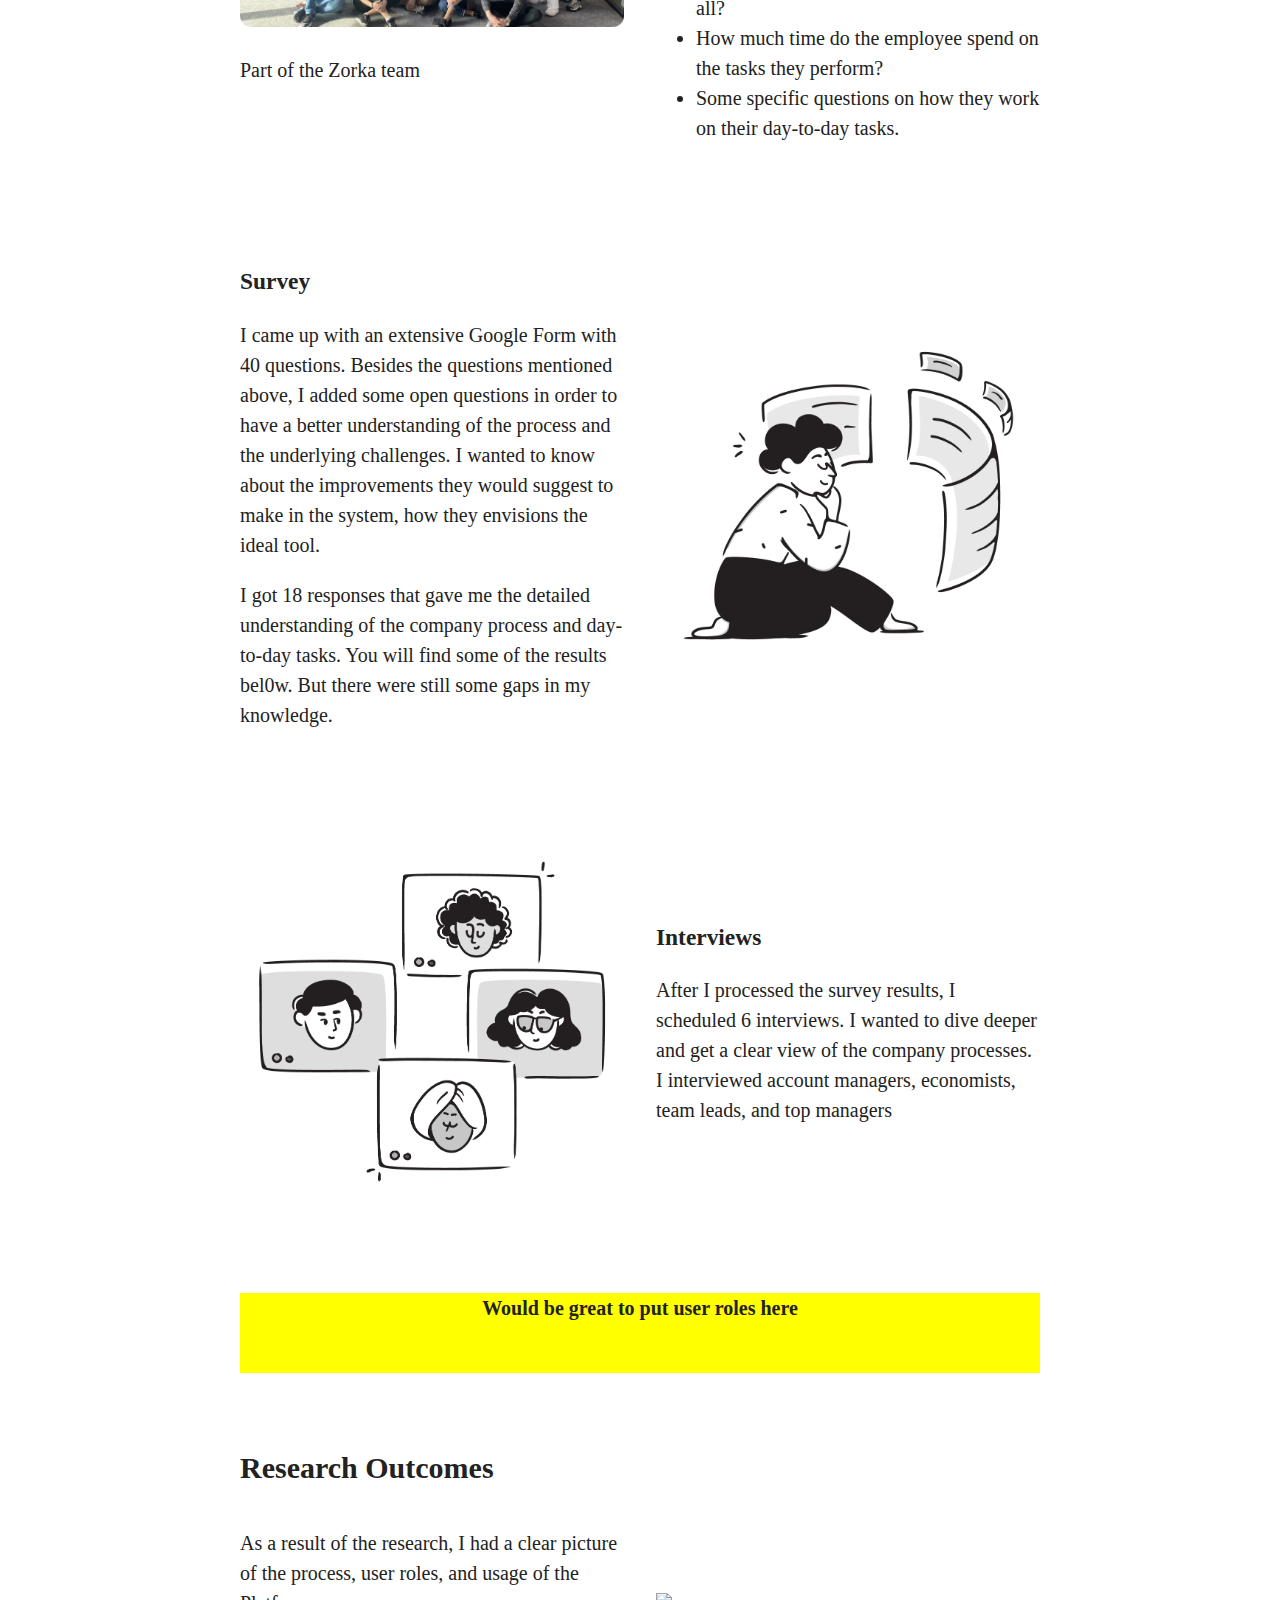
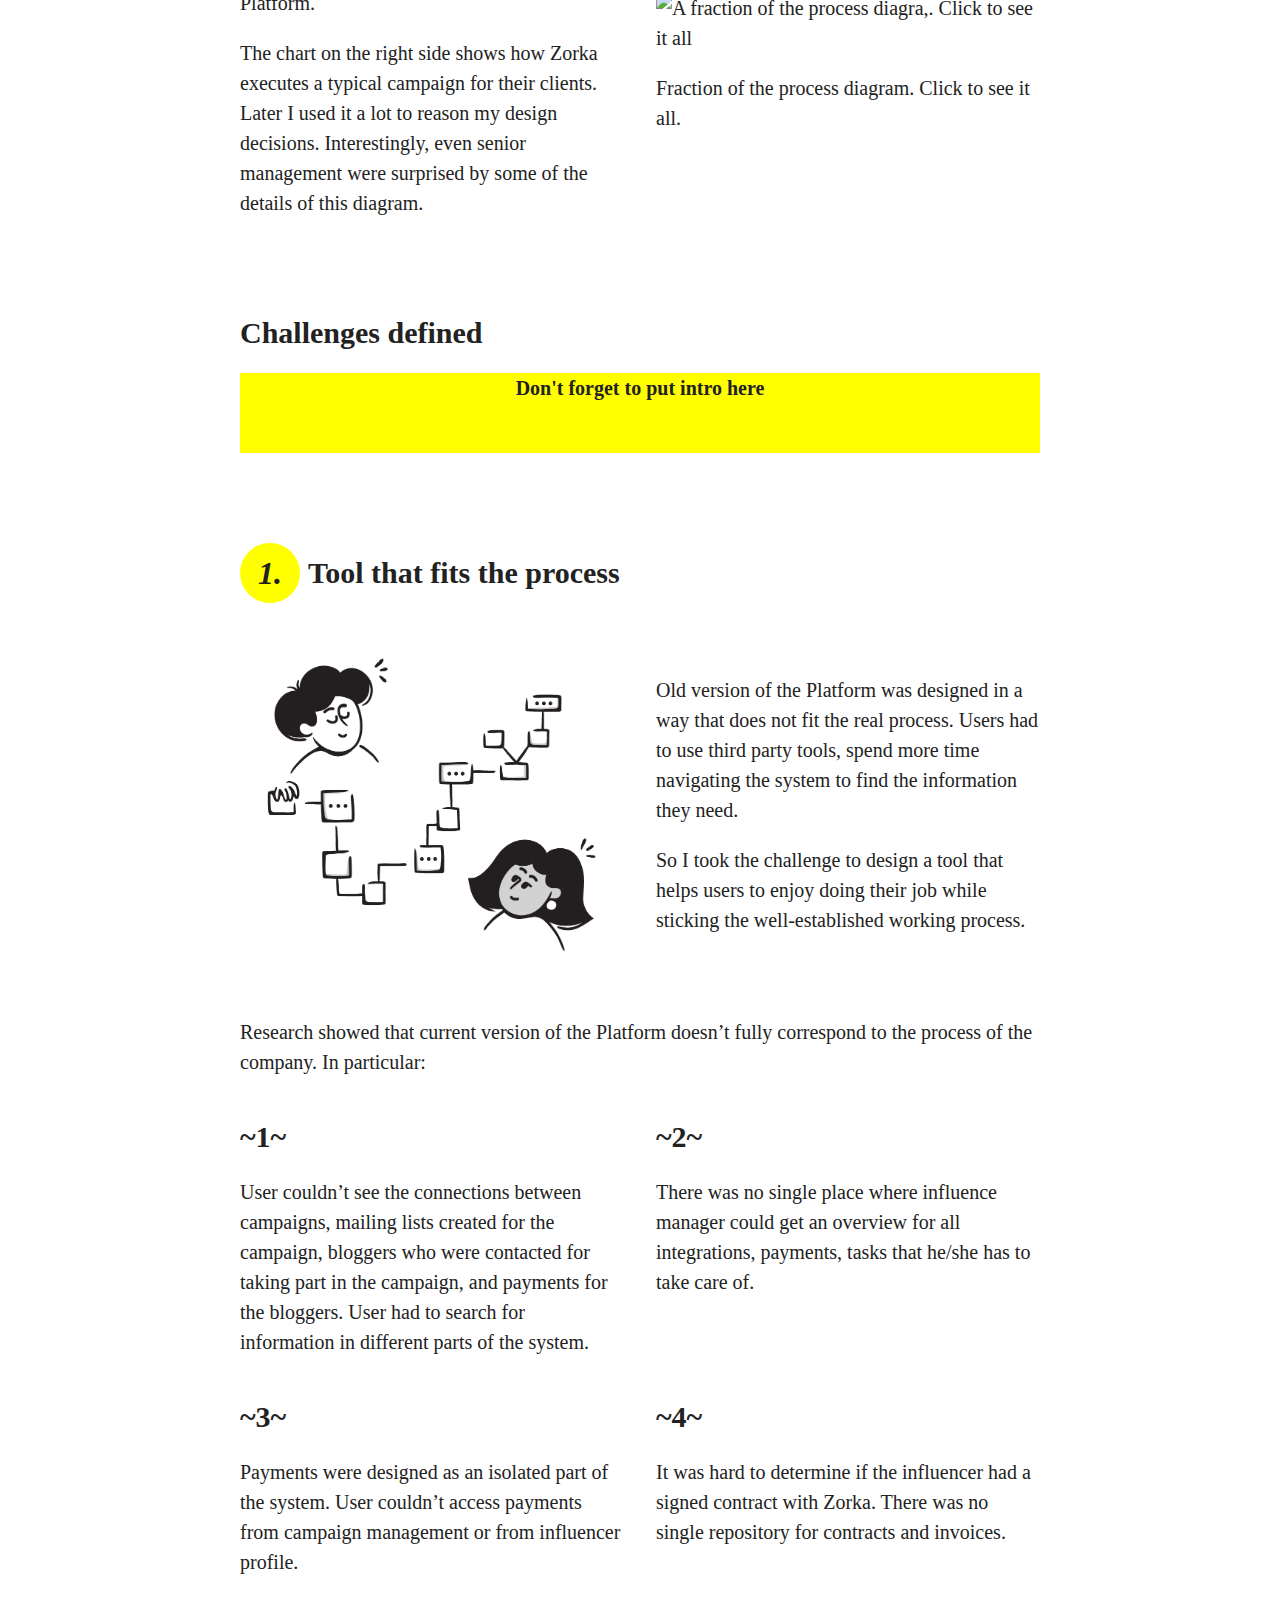
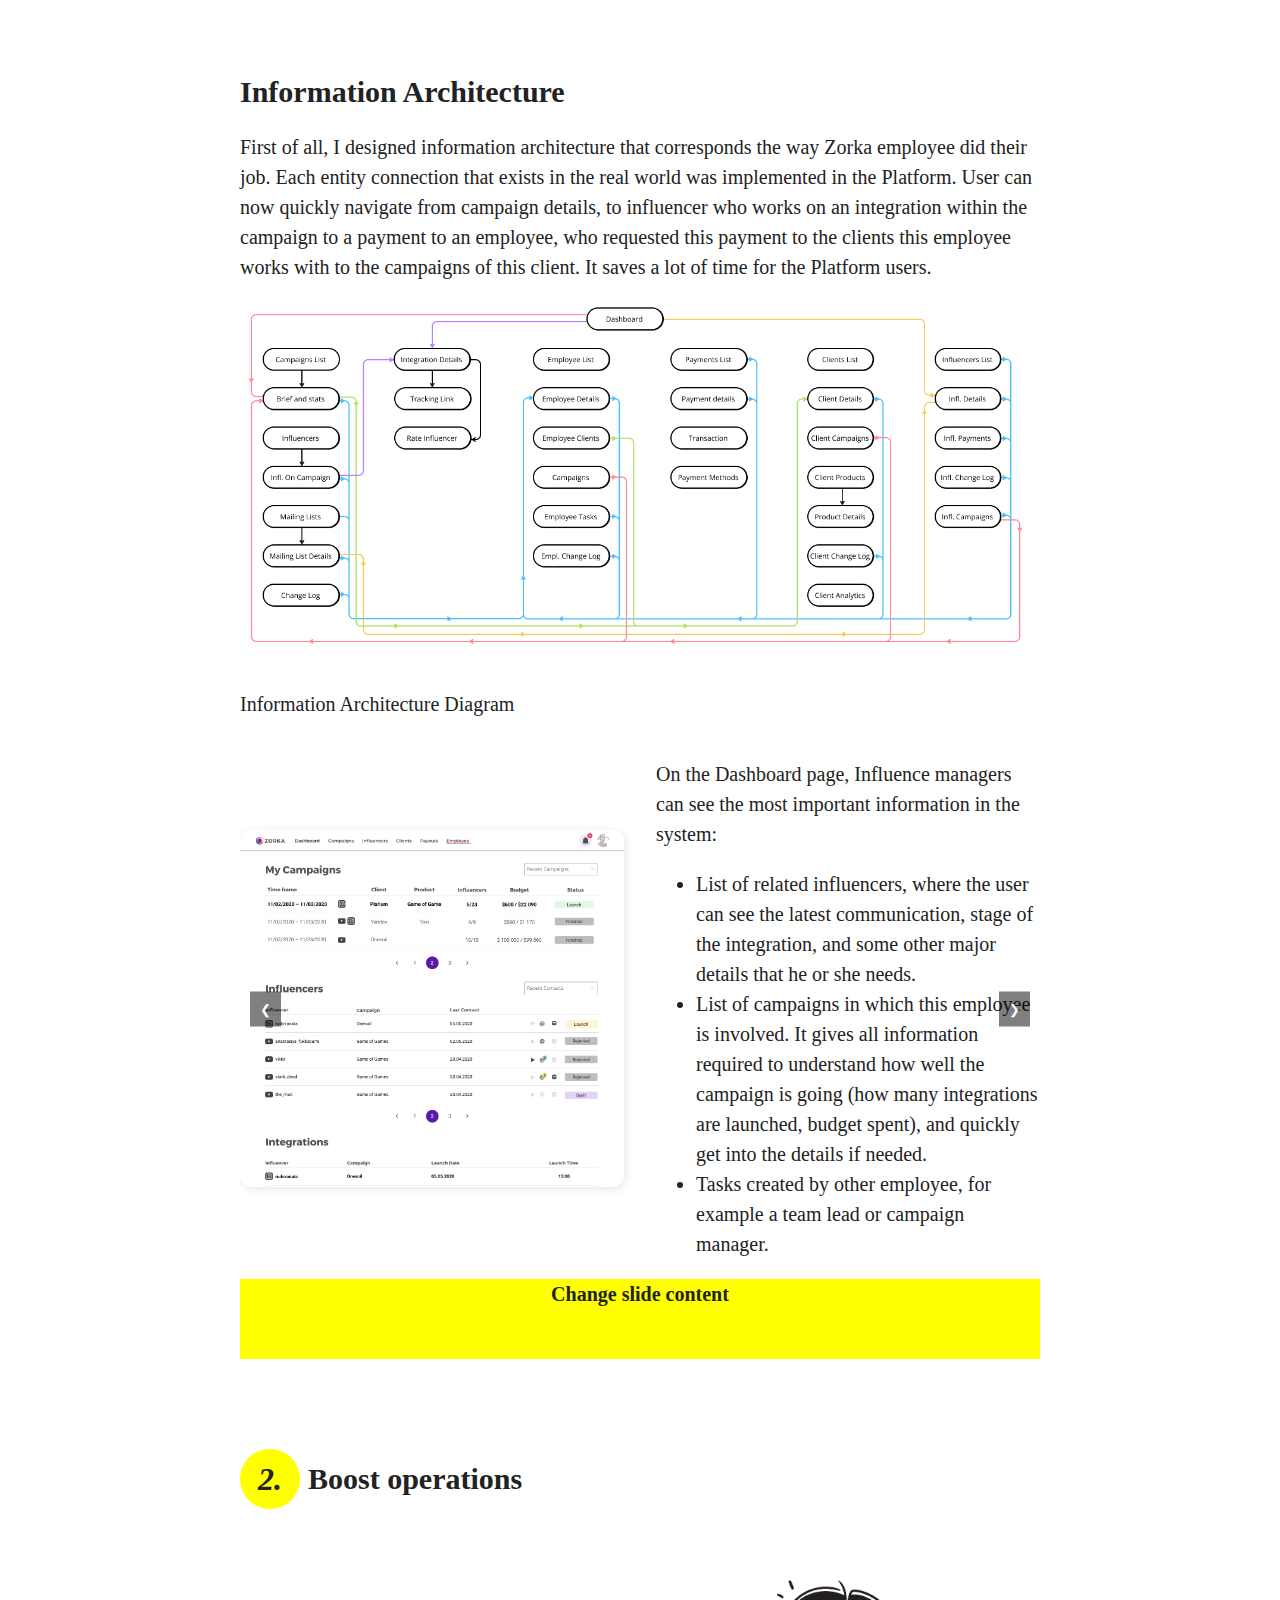
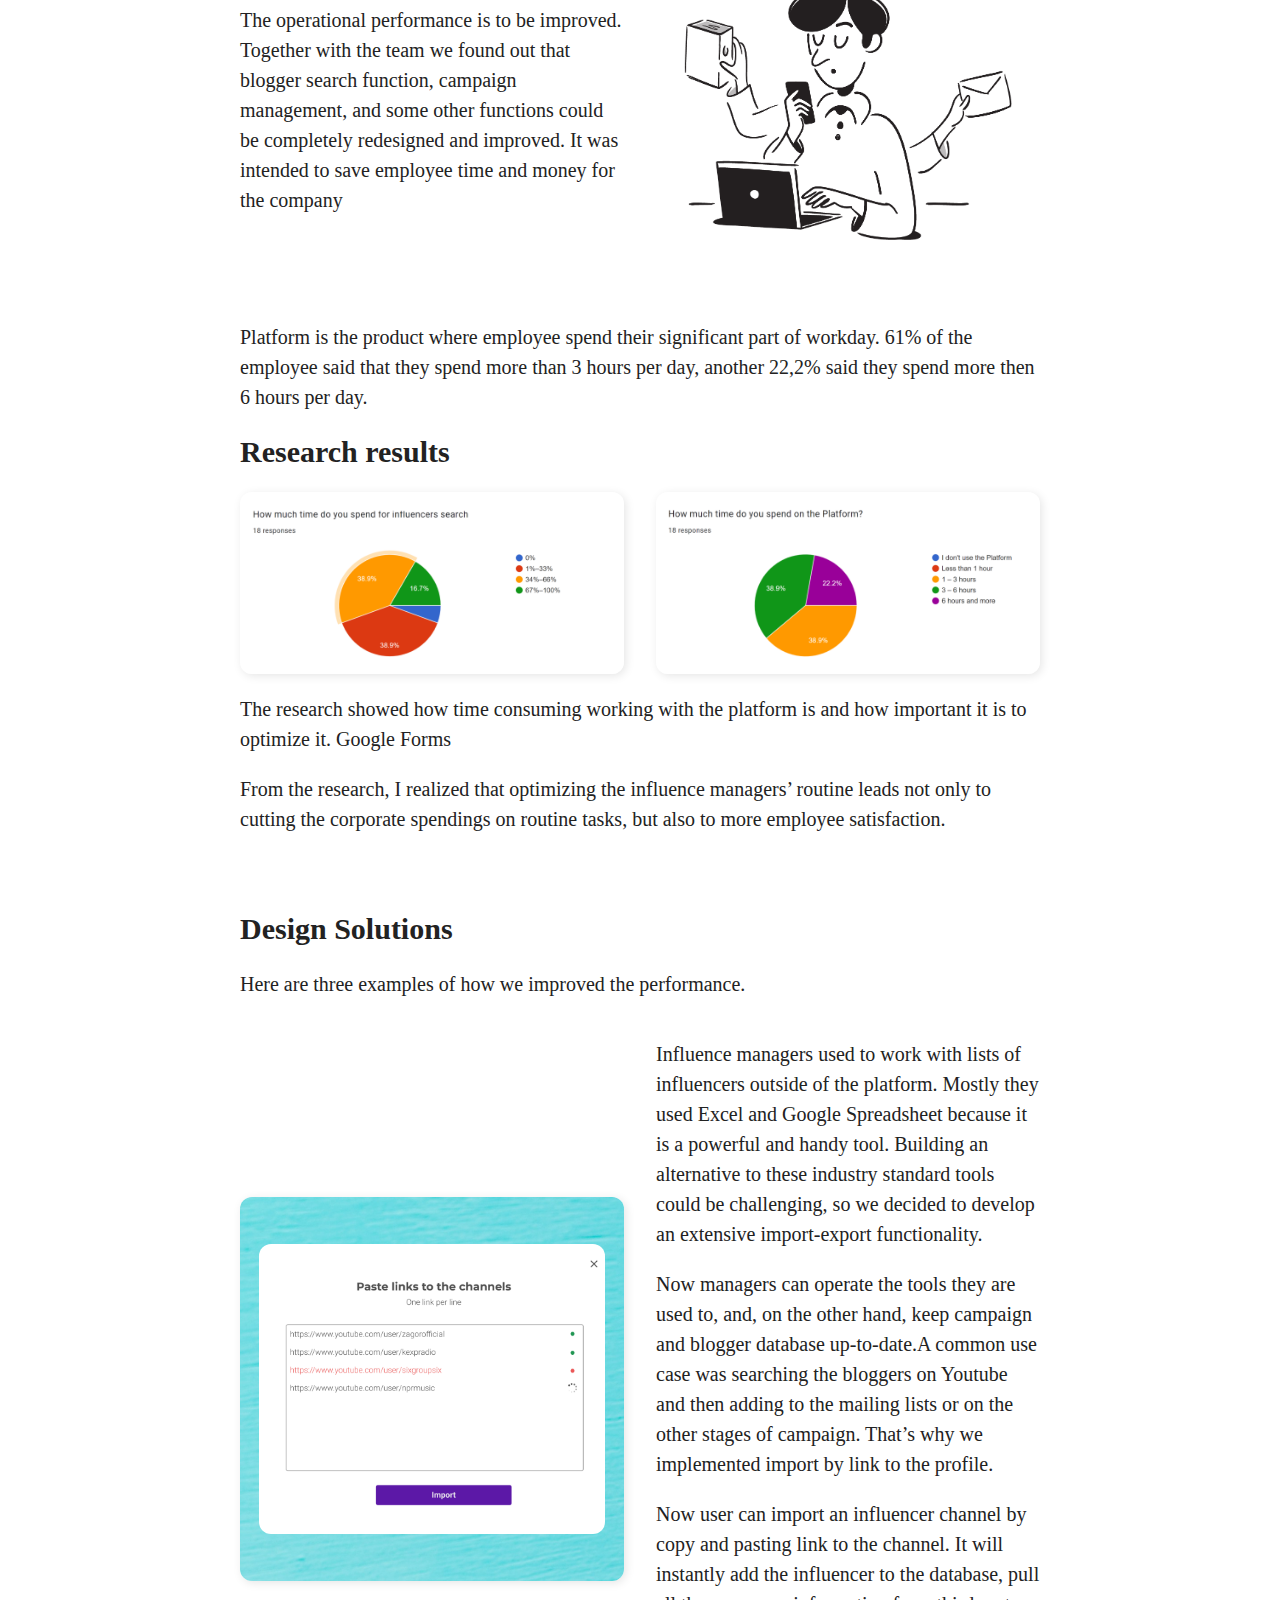
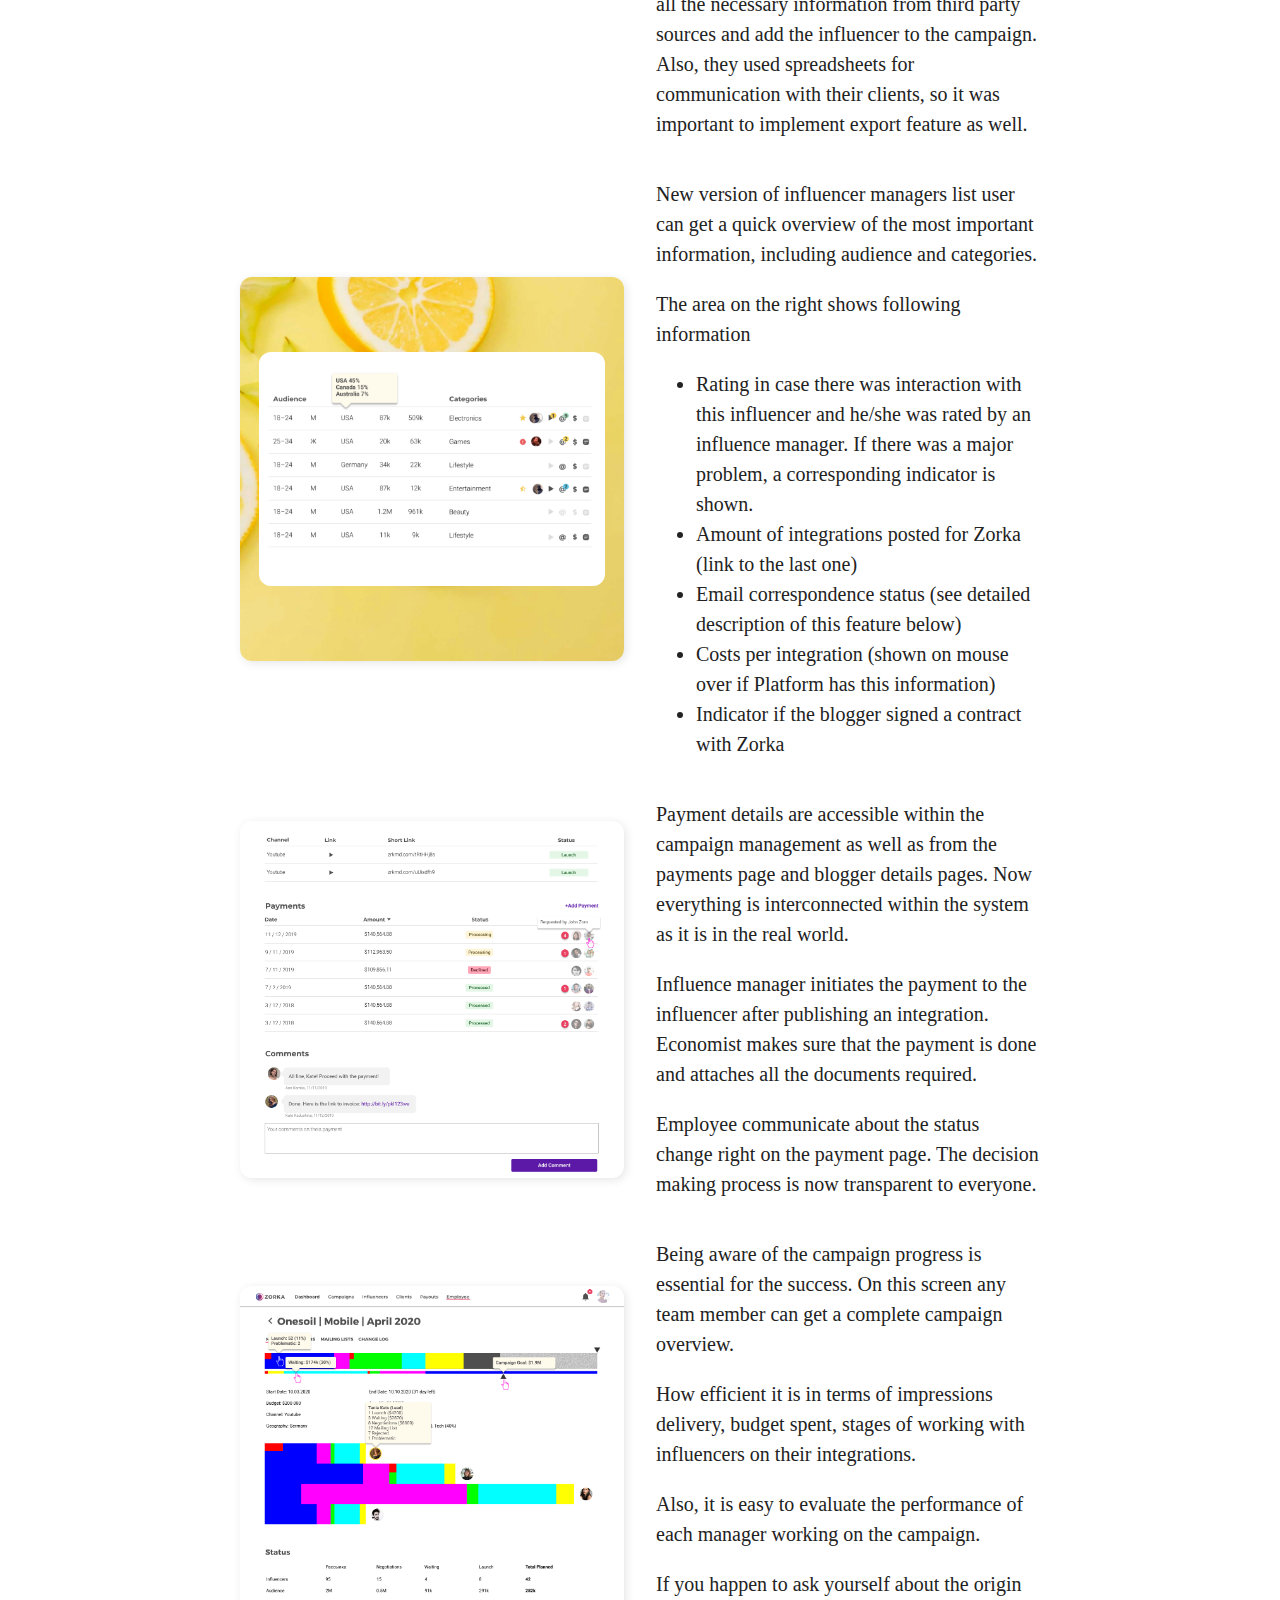
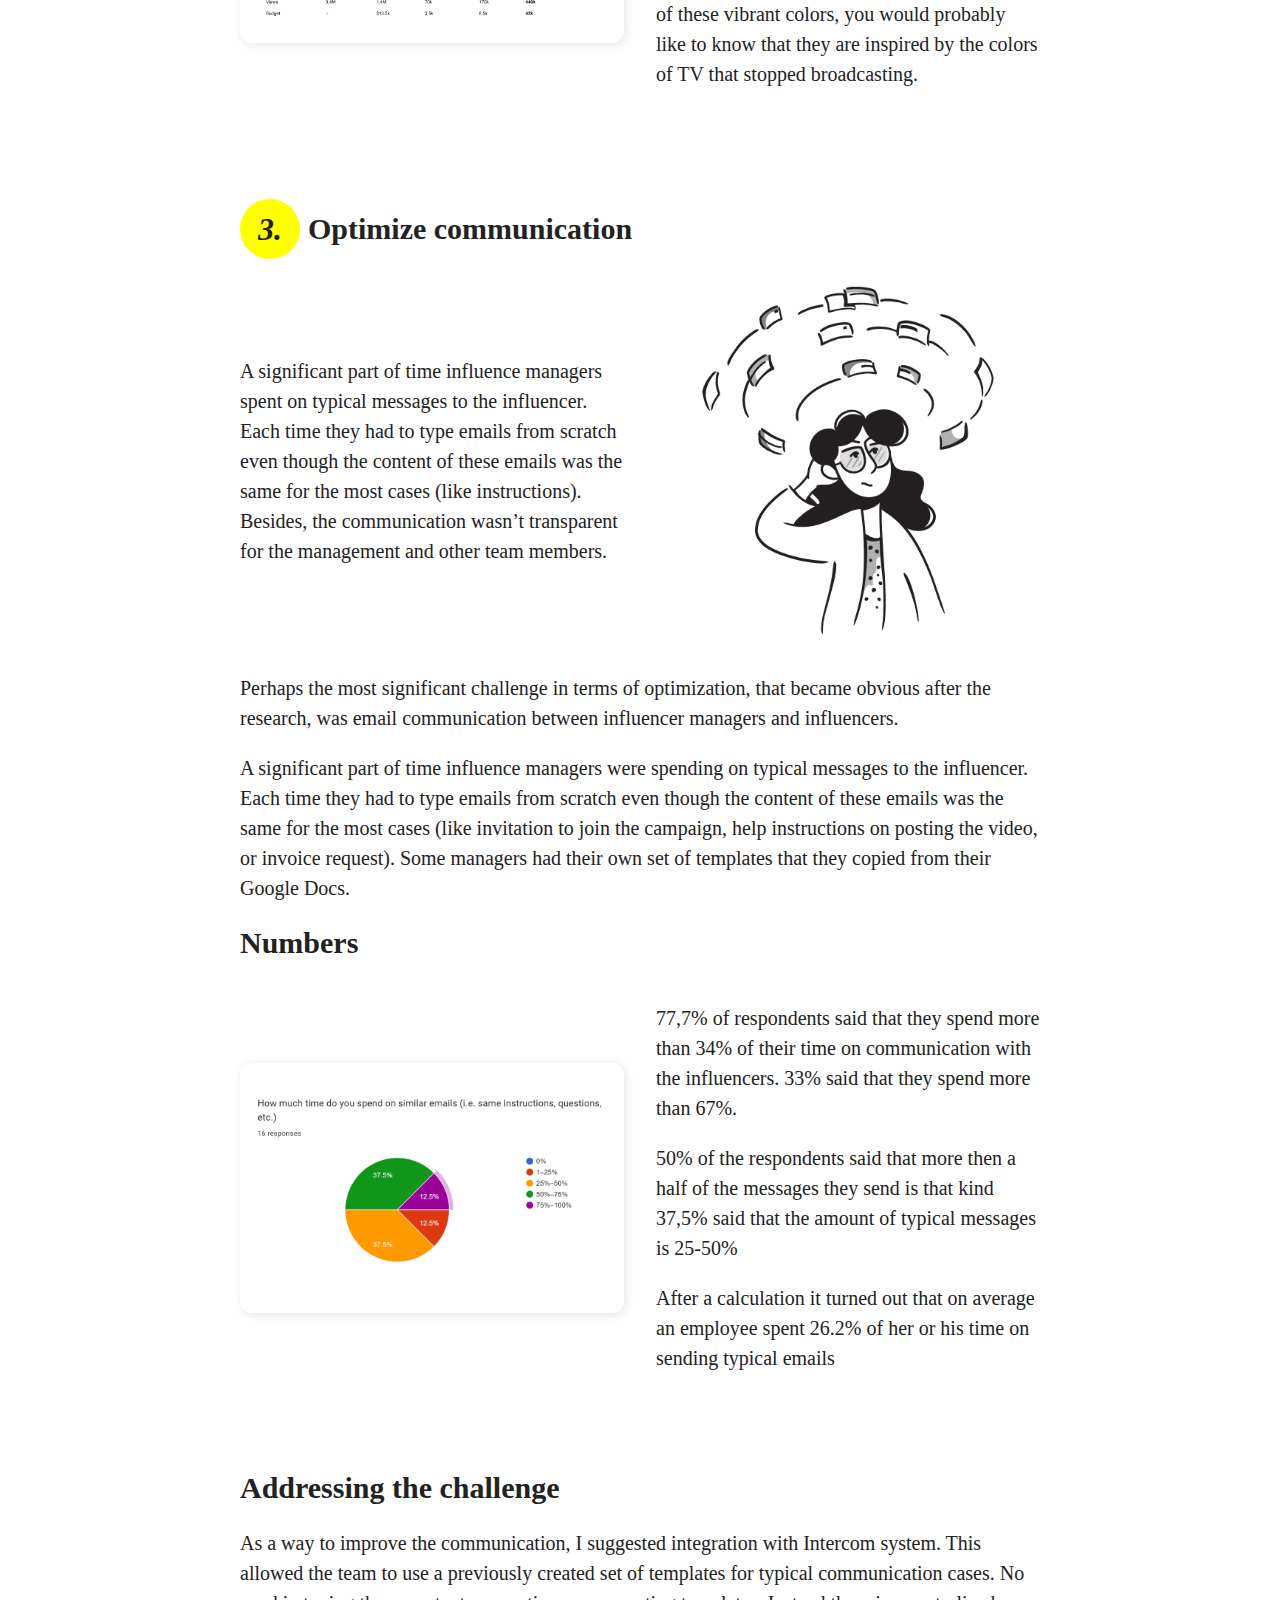
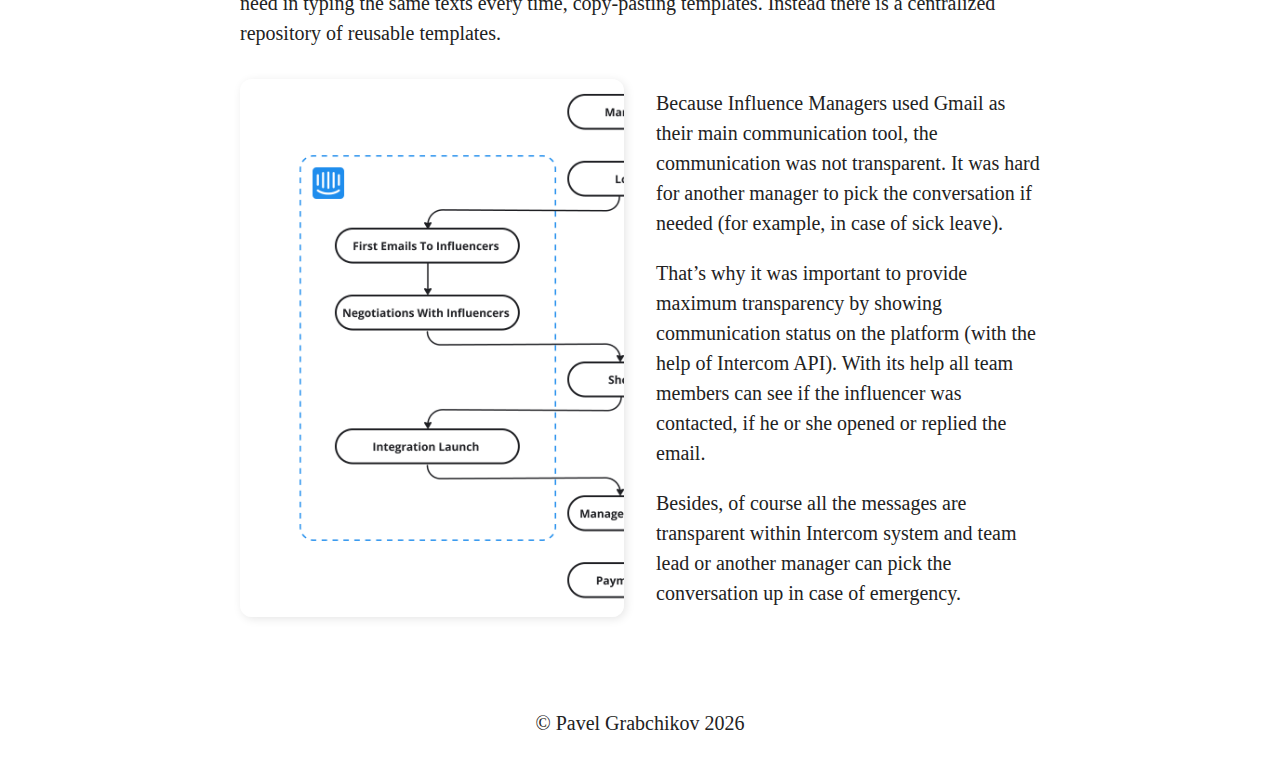
==== commit 9f924a28: "add more content on zorka page. big progress with the slides content." ====
--- a/zorka.html
+++ b/zorka.html
@@ -446,20 +446,45 @@
 
         <div class="slider">
           <div class="slides">
-            <div class="slide">
+            <div class="slide flexbox">
               <img
-                src="./img/zorka-information-architecture.png"
-                alt="Image 1"
+                class="flex-item-50 border-radius-12 box-shadow"
+                src="./img/slides-dashbord.png"
+                alt="dashboard screenshot"
               />
-            </div>
-            <div class="slide">
+              <div class="flex-item-50">
+                <p>
+                  On the Dashboard page, Influence managers can see the most
+                  important information in the system:
+                </p>
+                <ul>
+                  <li>
+                    List of related influencers, where the user can see the
+                    latest communication, stage of the integration, and some
+                    other major details that he or she needs.
+                  </li>
+                  <li>
+                    List of campaigns in which this employee is involved. It
+                    gives all information required to understand how well the
+                    campaign is going (how many integrations are launched,
+                    budget spent), and quickly get into the details if needed.
+                  </li>
+                  <li>
+                    Tasks created by other employee, for example a team lead or campaign manager.
+                  </li>
+                </ul>
+              </div>
+            </div>
+            <div class="slide flexbox">
               <img
+                class="flex-item-50"
                 src="./img/zorka-information-architecture.png"
                 alt="Image 2"
               />
             </div>
-            <div class="slide">
+            <div class="slide flexbox">
               <img
+                class="flex-item-50"
                 src="./img/zorka-information-architecture.png"
                 alt="Image 3"
               />
@@ -552,7 +577,6 @@
             />
           </div>
           <div class="flex-item-50">
-            
             <p>
               Influence managers used to work with lists of influencers outside
               of the platform. Mostly they used Excel and Google Spreadsheet
@@ -577,8 +601,211 @@
             </p>
           </div>
         </div>
+        <!-- flexbox-end -->
+
+        <div class="flexbox">
+          <div style="display: flex; position: relative" class="flex-item-50">
+            <img
+              class="box-shadow border-radius-12"
+              style="position: relative; margin: auto"
+              src="/img/slides-influencers-background.png"
+              alt="image background"
+            />
+            <img
+              class="border-radius-12"
+              style="position: absolute; margin: auto; width: 90%"
+              src="./img/slides-influencers-top.png"
+              alt="screenshot, handy list of influencers"
+            />
+          </div>
+          <div class="flex-item-50">
+            <p>
+              New version of influencer managers list user can get a quick
+              overview of the most important information, including audience and
+              categories.
+            </p>
+            <p>The area on the right shows following information</p>
+            <ul>
+              <li>
+                Rating in case there was interaction with this influencer and
+                he/she was rated by an influence manager. If there was a major
+                problem, a corresponding indicator is shown.
+              </li>
+              <li>
+                Amount of integrations posted for Zorka (link to the last one)
+              </li>
+              <li>
+                Email correspondence status (see detailed description of this
+                feature below)
+              </li>
+              <li>
+                Costs per integration (shown on mouse over if Platform has this
+                information)
+              </li>
+              <li>Indicator if the blogger signed a contract with Zorka</li>
+            </ul>
+          </div>
+        </div>
+        <!-- flexbox-end -->
+
+        <div class="flexbox">
+          <div style="display: flex; position: relative" class="flex-item-50">
+            <img
+              class="box-shadow border-radius-12"
+              style="position: relative; margin: auto"
+              src="/img/slides-payments.png"
+              alt="screenshot, payments"
+            />
+          </div>
+          <div class="flex-item-50">
+            <p>
+              Payment details are accessible within the campaign management as
+              well as from the payments page and blogger details pages. Now
+              everything is interconnected within the system as it is in the
+              real world.
+            </p>
+            <p>
+              Influence manager initiates the payment to the influencer after
+              publishing an integration. Economist makes sure that the payment
+              is done and attaches all the documents required.
+            </p>
+            <p>
+              Employee communicate about the status change right on the payment
+              page. The decision making process is now transparent to everyone.
+            </p>
+          </div>
+        </div>
+        <!-- flexbox-end -->
+
+        <div class="flexbox">
+          <div style="display: flex; position: relative" class="flex-item-50">
+            <img
+              class="box-shadow border-radius-12"
+              style="position: relative; margin: auto"
+              src="/img/slides-analytics.png"
+              alt="screenshot, analytics"
+            />
+          </div>
+          <div class="flex-item-50">
+            <p>
+              Being aware of the campaign progress is essential for the success.
+              On this screen any team member can get a complete campaign
+              overview.
+            </p>
+            <p>
+              How efficient it is in terms of impressions delivery, budget
+              spent, stages of working with influencers on their integrations.
+            </p>
+            <p>
+              Also, it is easy to evaluate the performance of each manager
+              working on the campaign.
+            </p>
+            <p>
+              If you happen to ask yourself about the origin of these vibrant
+              colors, you would probably like to know that they are inspired by
+              the colors of TV that stopped broadcasting.
+            </p>
+          </div>
+        </div>
+        <!-- flexbox-end -->
       </div>
       <!-- End of Design Solutions section -->
+      <div class="section">
+        <div class="header-with-yellow-circle">
+          <div class="yellow-circle">3.</div>
+          <h2>Optimize communication</h2>
+        </div>
+        <div class="flexbox">
+          <p class="flex-item-50">
+            A significant part of time influence managers spent on typical
+            messages to the influencer. Each time they had to type emails from
+            scratch even though the content of these emails was the same for the
+            most cases (like instructions). Besides, the communication wasn’t
+            transparent for the management and other team members.
+          </p>
+          <img
+            class="flex-item-50"
+            src="./img/illustration-emails-everywhere.png"
+            alt="illustration. emails everywhere"
+          />
+        </div>
+        <p>
+          Perhaps the most significant challenge in terms of optimization, that
+          became obvious after the research, was email communication between
+          influencer managers and influencers.
+        </p>
+        <p>
+          A significant part of time influence managers were spending on typical
+          messages to the influencer. Each time they had to type emails from
+          scratch even though the content of these emails was the same for the
+          most cases (like invitation to join the campaign, help instructions on
+          posting the video, or invoice request). Some managers had their own
+          set of templates that they copied from their Google Docs.
+        </p>
+        <h2>Numbers</h2>
+        <div class="flexbox">
+          <img
+            class="flex-item-50 border-radius-12 box-shadow"
+            src="./img/zorka-diagram-similar-emails.png"
+            alt="diagram shows how much time team spent on similar emails"
+          />
+          <div class="flex-item-50">
+            <p>
+              77,7% of respondents said that they spend more than 34% of their
+              time on communication with the influencers. 33% said that they
+              spend more than 67%.
+            </p>
+            <p>
+              50% of the respondents said that more then a half of the messages
+              they send is that kind 37,5% said that the amount of typical
+              messages is 25-50%
+            </p>
+            <p>
+              After a calculation it turned out that on average an employee
+              spent 26.2% of her or his time on sending typical emails
+            </p>
+          </div>
+        </div>
+      </div>
+      <!-- End sevtion Optimize Communication -->
+      <div class="section">
+        <h2>Addressing the challenge</h2>
+        <p>
+          As a way to improve the communication, I suggested integration with
+          Intercom system. This allowed the team to use a previously created set
+          of templates for typical communication cases. No need in typing the
+          same texts every time, copy-pasting templates. Instead there is a
+          centralized repository of reusable templates.
+        </p>
+
+        <div class="flexbox">
+          <img
+            class="flex-item-50 border-radius-12 box-shadow"
+            src="./img/diagram-process-crop.png"
+            alt="part of the process diagram"
+          />
+          <div class="flex-item-50">
+            <p>
+              Because Influence Managers used Gmail as their main communication
+              tool, the communication was not transparent. It was hard for
+              another manager to pick the conversation if needed (for example,
+              in case of sick leave).
+            </p>
+            <p>
+              That’s why it was important to provide maximum transparency by
+              showing communication status on the platform (with the help of
+              Intercom API). With its help all team members can see if the
+              influencer was contacted, if he or she opened or replied the
+              email.
+            </p>
+            <p>
+              Besides, of course all the messages are transparent within
+              Intercom system and team lead or another manager can pick the
+              conversation up in case of emergency.
+            </p>
+          </div>
+        </div>
+      </div>
     </main>
     <footer-component></footer-component>
     <script src="main.js"></script>
